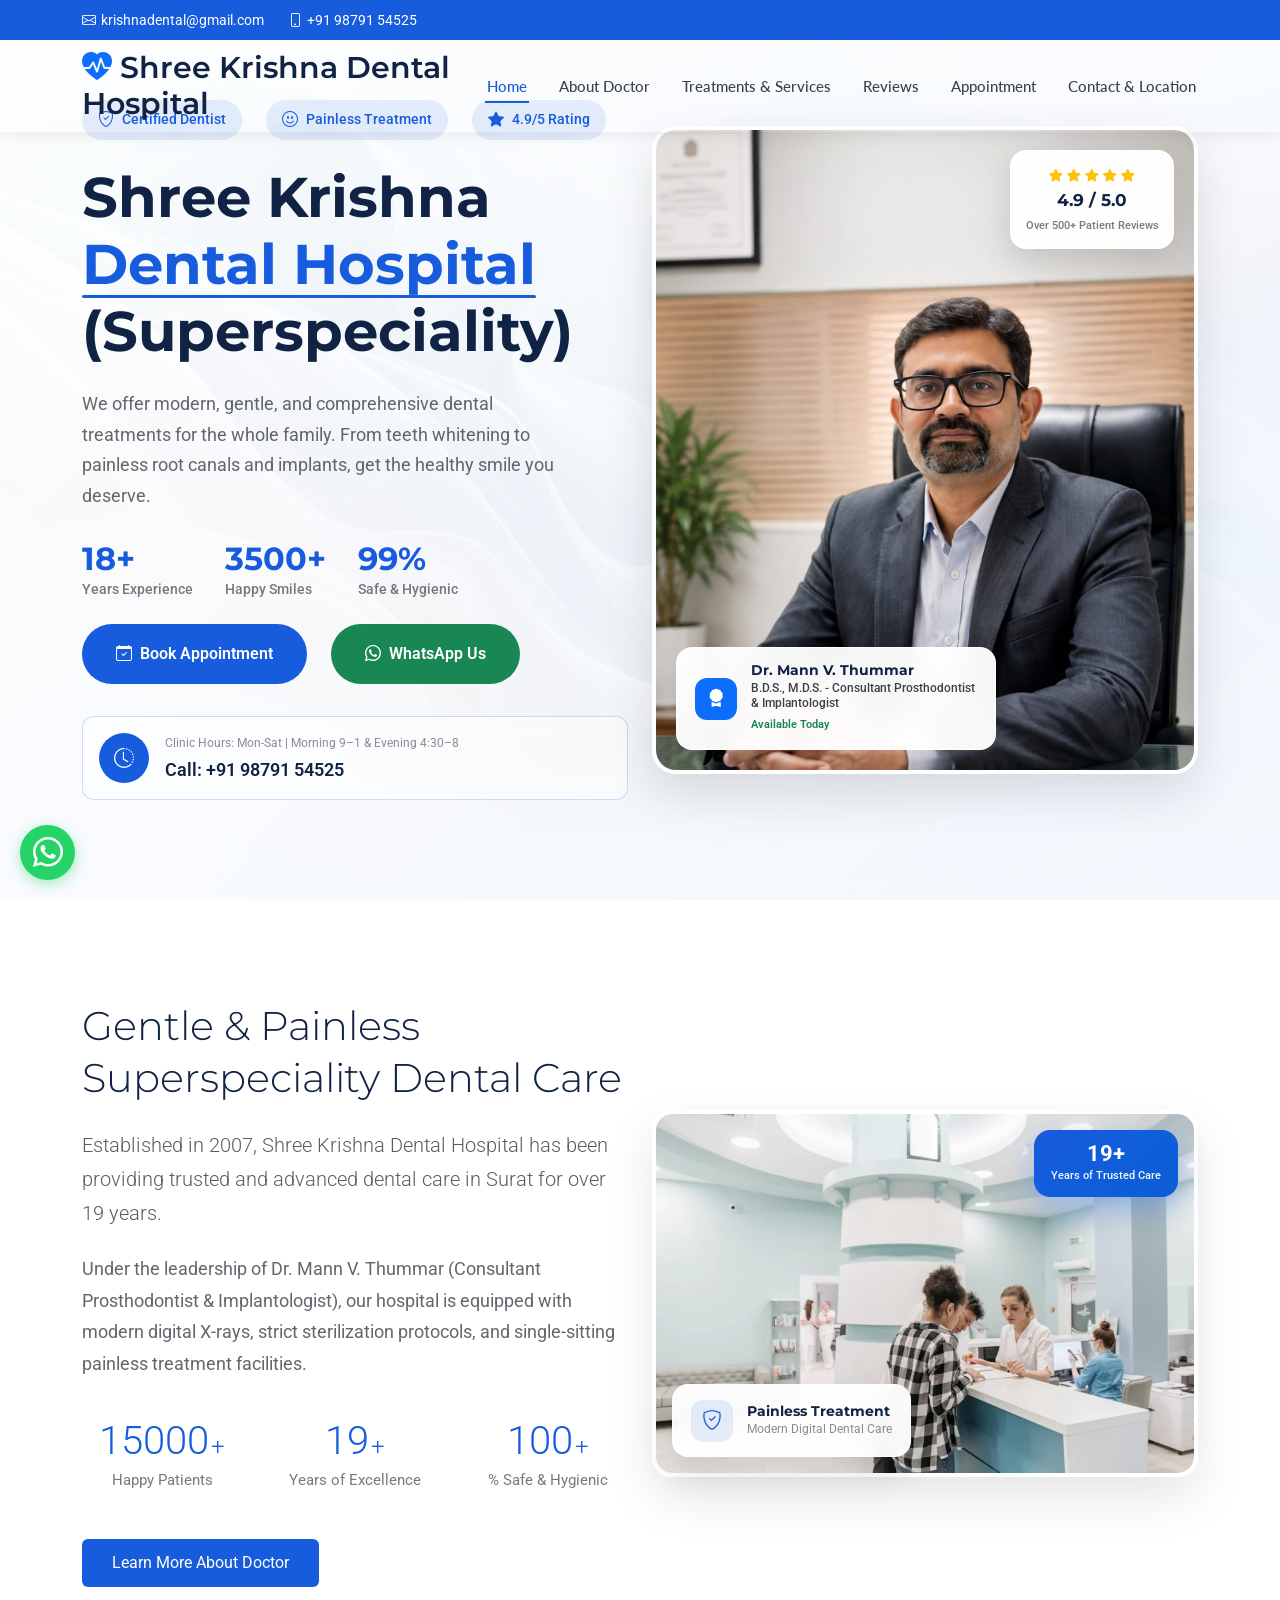
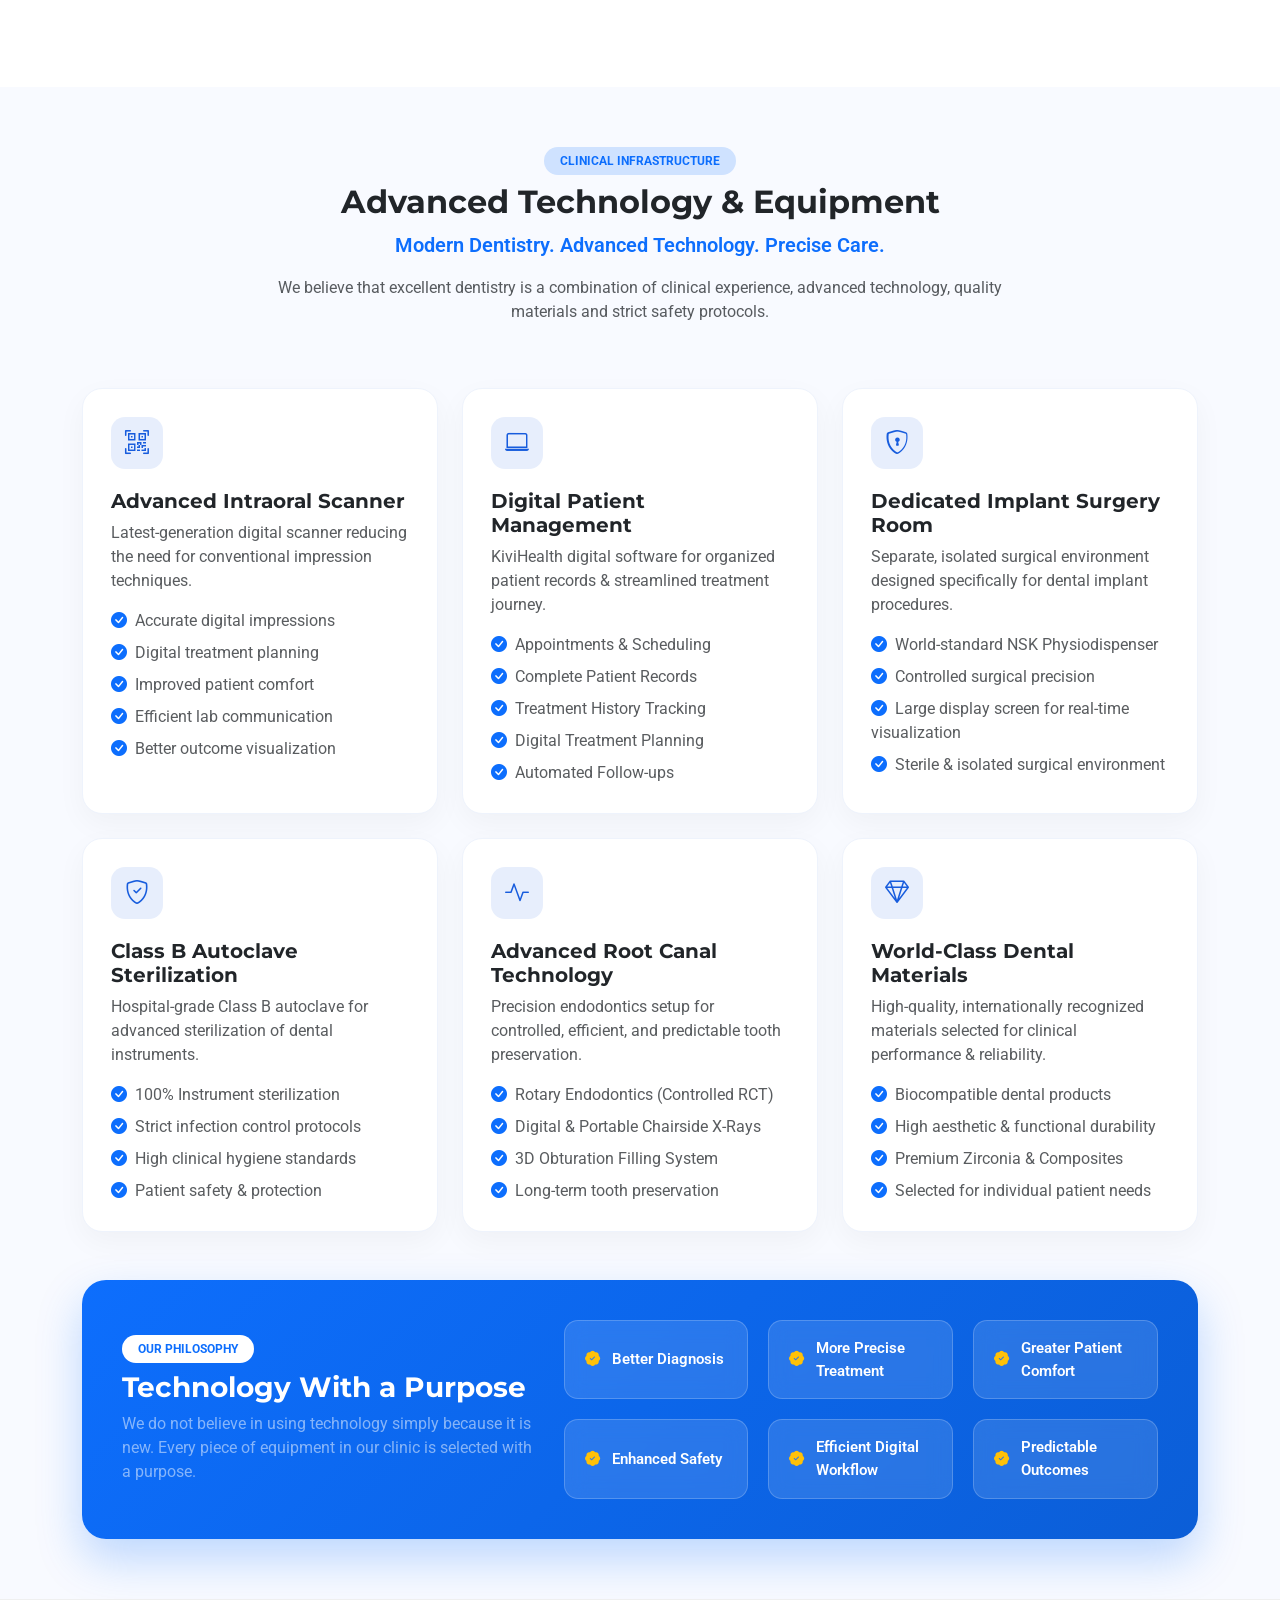
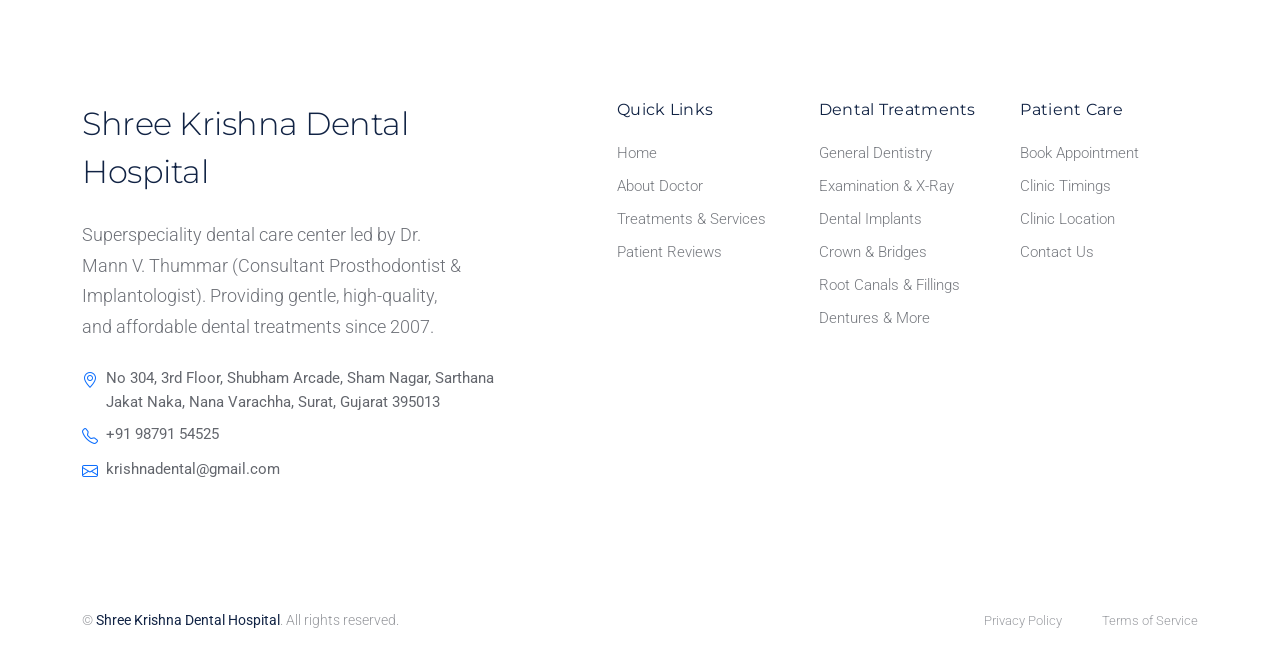
==== index.html @ 97d0b8c8 "feat: add SEO metadata, Open Graph tags, structured data, sitemap, and robots.txt across all pages" ====
﻿<!DOCTYPE html>
<html lang="en">

<head>
  <meta charset="utf-8">
  <meta content="width=device-width, initial-scale=1.0" name="viewport">
    <title>Shree Krishna Dental Hospital – Best Dentist in Sarthana, Surat</title>
  <meta name="description" content="Shree Krishna Dental Hospital – Superspeciality dental care in Sarthana Jakat Naka, Surat. Led by Dr. Mann V. Thummar (MDS Prosthodontist & Implantologist). Dental implants, RCT, crowns & more.">
  <meta name="keywords" content="Shree Krishna Dental Hospital, dental hospital Surat, dentist Sarthana, dental implants Surat, Dr. Mann V. Thummar, prosthodontist Surat, RCT Surat, crown bridge Surat, best dentist Nana Varachha">
  <link rel="canonical" href="https://shreekrishnadental.vercel.app/">
  <meta name="robots" content="index, follow">
  <meta name="author" content="Shree Krishna Dental Hospital">
  <!-- Open Graph -->
  <meta property="og:type" content="website">
  <meta property="og:url" content="https://shreekrishnadental.vercel.app/">
  <meta property="og:title" content="Shree Krishna Dental Hospital – Best Dentist in Sarthana, Surat">
  <meta property="og:description" content="Shree Krishna Dental Hospital – Superspeciality dental care in Sarthana Jakat Naka, Surat. Led by Dr. Mann V. Thummar (MDS Prosthodontist & Implantologist). Dental implants, RCT, crowns & more.">
  <meta property="og:image" content="https://shreekrishnadental.vercel.app/assets/img/dr-mann-thummar.jpg">
  <meta property="og:site_name" content="Shree Krishna Dental Hospital">
  <meta property="og:locale" content="en_IN">
  <!-- Twitter Card -->
  <meta name="twitter:card" content="summary_large_image">
  <meta name="twitter:title" content="Shree Krishna Dental Hospital – Best Dentist in Sarthana, Surat">
  <meta name="twitter:description" content="Shree Krishna Dental Hospital – Superspeciality dental care in Sarthana Jakat Naka, Surat. Led by Dr. Mann V. Thummar (MDS Prosthodontist & Implantologist). Dental implants, RCT, crowns & more.">
  <meta name="twitter:image" content="https://shreekrishnadental.vercel.app/assets/img/dr-mann-thummar.jpg">
  <!-- Geo Tags -->
  <meta name="geo.region" content="IN-GJ">
  <meta name="geo.placename" content="Surat">
  <meta name="geo.position" content="21.2299;72.8987">
  <meta name="ICBM" content="21.2299, 72.8987">
  <!-- JSON-LD Structured Data -->
  <script type="application/ld+json">
  {
    "@context": "https://schema.org",
    "@type": "Dentist",
    "name": "Shree Krishna Dental Hospital",
    "alternateName": "Shree Krishna Dental Hospital and Implant Centre",
    "url": "https://shreekrishnadental.vercel.app/",
    "logo": "https://shreekrishnadental.vercel.app/assets/img/logo.png",
    "image": "https://shreekrishnadental.vercel.app/assets/img/dr-mann-thummar.jpg",
    "description": "Superspeciality dental care centre in Sarthana Jakat Naka, Surat. Led by Dr. Mann V. Thummar (MDS Prosthodontist & Implantologist).",
    "telephone": "+919879154525",
    "email": "krishnadental@gmail.com",
    "priceRange": "INR",
    "currenciesAccepted": "INR",
    "paymentAccepted": "Cash, UPI, Card",
    "address": {
      "@type": "PostalAddress",
      "streetAddress": "No 304, 3rd Floor, Shubham Arcade, Sham Nagar, Sarthana Jakat Naka",
      "addressLocality": "Nana Varachha, Surat",
      "addressRegion": "Gujarat",
      "postalCode": "395013",
      "addressCountry": "IN"
    },
    "geo": {
      "@type": "GeoCoordinates",
      "latitude": 21.2299,
      "longitude": 72.8987
    },
    "openingHoursSpecification": [
      {
        "@type": "OpeningHoursSpecification",
        "dayOfWeek": ["Monday","Tuesday","Wednesday","Thursday","Friday","Saturday"],
        "opens": "09:00",
        "closes": "13:00"
      },
      {
        "@type": "OpeningHoursSpecification",
        "dayOfWeek": ["Monday","Tuesday","Wednesday","Thursday","Friday","Saturday"],
        "opens": "16:30",
        "closes": "20:00"
      }
    ],
    "hasMap": "https://maps.app.goo.gl/21McaaWmMfDgynKj8",
    "sameAs": ["https://maps.app.goo.gl/21McaaWmMfDgynKj8"],
    "medicalSpecialty": ["Prosthodontics", "Implantology", "General Dentistry"],
    "availableService": [
      {"@type": "MedicalProcedure", "name": "Dental Implants"},
      {"@type": "MedicalProcedure", "name": "Root Canal Treatment"},
      {"@type": "MedicalProcedure", "name": "Zirconia Crowns"},
      {"@type": "MedicalProcedure", "name": "Full Mouth Rehabilitation"},
      {"@type": "MedicalProcedure", "name": "Teeth Whitening"},
      {"@type": "MedicalProcedure", "name": "Orthodontic Treatment"},
      {"@type": "MedicalProcedure", "name": "Teeth Cleaning"}
    ],
    "employee": {
      "@type": "Physician",
      "name": "Dr. Mann V. Thummar",
      "jobTitle": "Consultant Prosthodontist & Implantologist",
      "description": "MDS from Government Dental College & Hospital, Ahmedabad (2007). 25+ years of clinical experience.",
      "alumniOf": "Government Dental College & Hospital, Ahmedabad"
    }
  }
  </script>

  <!-- Favicons -->
  <link href="favicon.ico" rel="icon" type="image/x-icon">
  <link href="assets/img/favicon.png" rel="icon" type="image/png">
  <link href="assets/img/apple-touch-icon.png" rel="apple-touch-icon">

  <!-- Fonts -->
  <link href="https://fonts.googleapis.com" rel="preconnect">
  <link href="https://fonts.gstatic.com" rel="preconnect" crossorigin>
  <link
    href="https://fonts.googleapis.com/css2?family=Roboto:ital,wght@0,100;0,300;0,400;0,500;0,700;0,900;1,100;1,300;1,400;1,500;1,700;1,900&family=Montserrat:ital,wght@0,100;0,200;0,300;0,400;0,500;0,600;0,700;0,800;0,900;1,100;1,200;1,300;1,400;1,500;1,600;1,700;1,800;1,900&family=Lato:ital,wght@0,100;0,300;0,400;0,700;0,900;1,100;1,300;1,400;1,700;1,900&display=swap"
    rel="stylesheet">

  <!-- Vendor CSS Files -->
  <link href="assets/vendor/bootstrap/css/bootstrap.min.css" rel="stylesheet">
  <link href="assets/vendor/bootstrap-icons/bootstrap-icons.css" rel="stylesheet">
  <link href="assets/vendor/aos/aos.css" rel="stylesheet">
  <link href="assets/vendor/glightbox/css/glightbox.min.css" rel="stylesheet">
  <link href="assets/vendor/fontawesome-free/css/all.min.css" rel="stylesheet">
  <link href="assets/vendor/swiper/swiper-bundle.min.css" rel="stylesheet">

  <!-- Main CSS File -->
  <link href="assets/css/main.css" rel="stylesheet">

  <!-- =======================================================
  * Template Name: Clinic
  * Template URL: https://bootstrapmade.com/clinic-bootstrap-template/
  * Updated: Jul 23 2025 with Bootstrap v5.3.7
  * Author: BootstrapMade.com
  * License: https://bootstrapmade.com/license/
  ======================================================== -->
</head>

<body class="index-page">

  <header id="header" class="header fixed-top">

    <div class="topbar d-flex align-items-center dark-background">
      <div class="container d-flex justify-content-center justify-content-md-between">
        <div class="contact-info d-flex align-items-center">
          <i class="bi bi-envelope d-flex align-items-center"><a
              href="mailto:krishnadental@gmail.com">krishnadental@gmail.com</a></i>
          <i class="bi bi-phone d-flex align-items-center ms-4"><span>+91 98791 54525</span></i>
        </div>
        
      </div>
    </div><!-- End Top Bar -->

    <div class="branding d-flex align-items-cente">

      <div class="container position-relative d-flex align-items-center justify-content-between">
        <a href="index.html" class="logo d-flex align-items-center">
          <!-- Uncomment the line below if you also wish to use an image logo -->
          <!-- <img src="assets/img/logo.webp" alt=""> -->
          <h1 class="sitename"><i class="bi bi-heart-pulse-fill me-2 text-primary"></i>Shree Krishna Dental Hospital</h1>
        </a>

        <nav id="navmenu" class="navmenu">
          <ul>
            <li><a href="index.html" class="active">Home</a></li>
            <li><a href="about.html">About Doctor</a></li>
            <li><a href="services.html">Treatments & Services</a></li>
            <li><a href="testimonials.html">Reviews</a></li>
            <li><a href="appointment.html">Appointment</a></li>
            <li><a href="contact.html">Contact & Location</a></li>
          </ul>
          <i class="mobile-nav-toggle d-xl-none bi bi-list"></i>
        </nav>

      </div>

    </div>

  </header>

  <main class="main">

    <!-- Hero Section -->
    <section id="hero" class="hero section">

      <div class="container" data-aos="fade-up" data-aos-delay="100">

        <div class="row align-items-center">
          <div class="col-lg-6">
            <div class="hero-content">
              <div class="trust-badges mb-4" data-aos="fade-right" data-aos-delay="200">
                <div class="badge-item">
                  <i class="bi bi-shield-check"></i>
                  <span>Certified Dentist</span>
                </div>
                <div class="badge-item">
                  <i class="bi bi-emoji-smile"></i>
                  <span>Painless Treatment</span>
                </div>
                <div class="badge-item">
                  <i class="bi bi-star-fill"></i>
                  <span>4.9/5 Rating</span>
                </div>
              </div>

              <h1 data-aos="fade-right" data-aos-delay="300">
                Shree Krishna <span class="highlight">Dental Hospital</span> (Superspeciality)
              </h1>

              <p class="hero-description" data-aos="fade-right" data-aos-delay="400">
                We offer modern, gentle, and comprehensive dental treatments for the whole family. From teeth whitening to painless root canals and implants, get the healthy smile you deserve.
              </p>

              <div class="hero-stats mb-4" data-aos="fade-right" data-aos-delay="500">
                <div class="stat-item">
                  <h3><span data-purecounter-start="0" data-purecounter-end="19" data-purecounter-duration="2" class="purecounter"></span>+</h3>
                  <p>Years Experience</p>
                </div>
                <div class="stat-item">
                  <h3><span data-purecounter-start="0" data-purecounter-end="3500" data-purecounter-duration="2" class="purecounter"></span>+</h3>
                  <p>Happy Smiles</p>
                </div>
                <div class="stat-item">
                  <h3><span data-purecounter-start="0" data-purecounter-end="100" data-purecounter-duration="2" class="purecounter"></span>%</h3>
                  <p>Safe & Hygienic</p>
                </div>
              </div>

              <div class="hero-actions" data-aos="fade-right" data-aos-delay="600">
                <a href="appointment.html" class="btn btn-primary"><i class="bi bi-calendar-check me-2"></i>Book Appointment</a>
                <a href="https://wa.me/919879154525?text=Hello%20Doctor,%20I%20want%20to%20book%20a%20dental%20appointment" target="_blank" class="btn btn-success ms-2">
                  <i class="bi bi-whatsapp me-2"></i>WhatsApp Us
                </a>
              </div>

              <div class="emergency-contact mt-4" data-aos="fade-right" data-aos-delay="700">
                <div class="emergency-icon">
                  <i class="bi bi-clock-history"></i>
                </div>
                <div class="emergency-info">
                  <small>Clinic Hours: Mon-Sat | Morning 9–1 &amp; Evening 4:30–8</small>
                  <strong>Call: +91 98791 54525</strong>
                </div>
              </div>
            </div>
          </div>

          <div class="col-lg-6">
            <div class="hero-visual" data-aos="fade-left" data-aos-delay="400">
              <div class="main-image">
                <img src="assets/img/dr-mann-thummar.jpg" alt="Dr. Mann V. Thummar" class="img-fluid rounded-4 shadow">
                <div class="floating-card appointment-card">
                  <div class="card-icon bg-primary text-white">
                    <i class="bi bi-award-fill"></i>
                  </div>
                  <div class="card-content">
                    <h6>Dr. Mann V. Thummar</h6>
                    <p class="mb-0">B.D.S., M.D.S. - Consultant Prosthodontist & Implantologist</p>
                    <small class="text-success">Available Today</small>
                  </div>
                </div>
                <div class="floating-card rating-card">
                  <div class="card-content">
                    <div class="rating-stars text-warning">
                      <i class="bi bi-star-fill"></i>
                      <i class="bi bi-star-fill"></i>
                      <i class="bi bi-star-fill"></i>
                      <i class="bi bi-star-fill"></i>
                      <i class="bi bi-star-fill"></i>
                    </div>
                    <h6>4.9 / 5.0</h6>
                    <small>Over 500+ Patient Reviews</small>
                  </div>
                </div>
              </div>
            </div>
          </div>
        </div>

      </div>

    </section><!-- /Hero Section -->

    <!-- Home About Section -->
    <section id="home-about" class="home-about section">

      <div class="container" data-aos="fade-up" data-aos-delay="100">

        <div class="row align-items-center">
          <div class="col-lg-6 mb-5 mb-lg-0" data-aos="fade-right" data-aos-delay="200">
            <div class="about-content">
              <h2 class="section-heading">Gentle & Painless Superspeciality Dental Care</h2>
              <p class="lead-text">Established in 2007, Shree Krishna Dental Hospital has been providing trusted and advanced dental care in Surat for over 19 years.</p>

              <p>Under the leadership of Dr. Mann V. Thummar (Consultant Prosthodontist & Implantologist), our hospital is equipped with modern digital X-rays, strict sterilization protocols, and single-sitting painless treatment facilities.</p>

              <div class="stats-grid">
                <div class="stat-item">
                  <div class="stat-number purecounter" data-purecounter-start="0" data-purecounter-end="15000"
                    data-purecounter-duration="1"></div>
                  <div class="stat-label">Happy Patients</div>
                </div>
                <div class="stat-item">
                  <div class="stat-number purecounter" data-purecounter-start="0" data-purecounter-end="19"
                    data-purecounter-duration="1"></div>
                  <div class="stat-label">Years of Excellence</div>
                </div>
                <div class="stat-item">
                  <div class="stat-number purecounter" data-purecounter-start="0" data-purecounter-end="100"
                    data-purecounter-duration="1"></div>
                  <div class="stat-label">% Safe & Hygienic</div>
                </div>
              </div>

              <div class="cta-section">
                <a href="about.html" class="btn-primary">Learn More About Doctor</a>
              </div>
            </div>
          </div>

          <div class="col-lg-6" data-aos="fade-left" data-aos-delay="300">
            <div class="about-visual">
              <div class="main-image">
                <img src="assets/img/health/facilities-9.webp" alt="Shree Krishna Dental Hospital" class="img-fluid rounded-4">
              </div>
              <div class="floating-card">
                <div class="card-content">
                  <div class="icon">
                    <i class="bi bi-shield-check"></i>
                  </div>
                  <div class="card-text">
                    <h4>Painless Treatment</h4>
                    <p>Modern Digital Dental Care</p>
                  </div>
                </div>
              </div>
              <div class="experience-badge">
                <div class="badge-content">
                  <span class="years">19+</span>
                  <span class="text">Years of Trusted Care</span>
                </div>
              </div>
            </div>
          </div>
        </div>

      </div>

    </section><!-- /Home About Section -->

    <!-- Dental Treatments Section -->
    

    <!-- Advanced Technology & Equipment Section -->
    <section id="tech-equipment" class="tech-equipment-section section">
      <div class="container" data-aos="fade-up" data-aos-delay="100">

        <div class="row text-center mb-5">
          <div class="col-lg-8 mx-auto">
            <span class="badge bg-primary-subtle text-primary px-3 py-2 rounded-pill fw-bold mb-2">CLINICAL INFRASTRUCTURE</span>
            <h2 class="fw-bold fs-2 text-dark">Advanced Technology & Equipment</h2>
            <p class="section-description text-primary fw-semibold fs-5 mb-3">Modern Dentistry. Advanced Technology. Precise Care.</p>
            <p class="text-muted fs-6">
              We believe that excellent dentistry is a combination of clinical experience, advanced technology, quality materials and strict safety protocols.
            </p>
          </div>
        </div>

        <div class="row g-4">
          <!-- 1. Advanced Intraoral Scanner -->
          <div class="col-lg-4 col-md-6" data-aos="fade-up" data-aos-delay="100">
            <div class="tech-card">
              <div class="tech-icon-box">
                <i class="bi bi-qr-code-scan"></i>
              </div>
              <h4 class="fw-bold text-dark fs-5">Advanced Intraoral Scanner</h4>
              <p class="text-muted fs-6 mb-3">Latest-generation digital scanner reducing the need for conventional impression techniques.</p>
              <ul class="list-unstyled text-muted fs-6 mb-0 d-flex flex-column gap-2">
                <li><i class="bi bi-check-circle-fill text-primary me-2"></i>Accurate digital impressions</li>
                <li><i class="bi bi-check-circle-fill text-primary me-2"></i>Digital treatment planning</li>
                <li><i class="bi bi-check-circle-fill text-primary me-2"></i>Improved patient comfort</li>
                <li><i class="bi bi-check-circle-fill text-primary me-2"></i>Efficient lab communication</li>
                <li><i class="bi bi-check-circle-fill text-primary me-2"></i>Better outcome visualization</li>
              </ul>
            </div>
          </div>

          <!-- 2. Digital Patient Management -->
          <div class="col-lg-4 col-md-6" data-aos="fade-up" data-aos-delay="200">
            <div class="tech-card">
              <div class="tech-icon-box">
                <i class="bi bi-laptop"></i>
              </div>
              <h4 class="fw-bold text-dark fs-5">Digital Patient Management</h4>
              <p class="text-muted fs-6 mb-3">KiviHealth digital software for organized patient records & streamlined treatment journey.</p>
              <ul class="list-unstyled text-muted fs-6 mb-0 d-flex flex-column gap-2">
                <li><i class="bi bi-check-circle-fill text-primary me-2"></i>Appointments & Scheduling</li>
                <li><i class="bi bi-check-circle-fill text-primary me-2"></i>Complete Patient Records</li>
                <li><i class="bi bi-check-circle-fill text-primary me-2"></i>Treatment History Tracking</li>
                <li><i class="bi bi-check-circle-fill text-primary me-2"></i>Digital Treatment Planning</li>
                <li><i class="bi bi-check-circle-fill text-primary me-2"></i>Automated Follow-ups</li>
              </ul>
            </div>
          </div>

          <!-- 3. Dedicated Implant Surgery Room -->
          <div class="col-lg-4 col-md-6" data-aos="fade-up" data-aos-delay="300">
            <div class="tech-card">
              <div class="tech-icon-box">
                <i class="bi bi-shield-lock"></i>
              </div>
              <h4 class="fw-bold text-dark fs-5">Dedicated Implant Surgery Room</h4>
              <p class="text-muted fs-6 mb-3">Separate, isolated surgical environment designed specifically for dental implant procedures.</p>
              <ul class="list-unstyled text-muted fs-6 mb-0 d-flex flex-column gap-2">
                <li><i class="bi bi-check-circle-fill text-primary me-2"></i>World-standard NSK Physiodispenser</li>
                <li><i class="bi bi-check-circle-fill text-primary me-2"></i>Controlled surgical precision</li>
                <li><i class="bi bi-check-circle-fill text-primary me-2"></i>Large display screen for real-time visualization</li>
                <li><i class="bi bi-check-circle-fill text-primary me-2"></i>Sterile & isolated surgical environment</li>
              </ul>
            </div>
          </div>

          <!-- 4. Class B Autoclave -->
          <div class="col-lg-4 col-md-6" data-aos="fade-up" data-aos-delay="400">
            <div class="tech-card">
              <div class="tech-icon-box">
                <i class="bi bi-shield-check"></i>
              </div>
              <h4 class="fw-bold text-dark fs-5">Class B Autoclave Sterilization</h4>
              <p class="text-muted fs-6 mb-3">Hospital-grade Class B autoclave for advanced sterilization of dental instruments.</p>
              <ul class="list-unstyled text-muted fs-6 mb-0 d-flex flex-column gap-2">
                <li><i class="bi bi-check-circle-fill text-primary me-2"></i>100% Instrument sterilization</li>
                <li><i class="bi bi-check-circle-fill text-primary me-2"></i>Strict infection control protocols</li>
                <li><i class="bi bi-check-circle-fill text-primary me-2"></i>High clinical hygiene standards</li>
                <li><i class="bi bi-check-circle-fill text-primary me-2"></i>Patient safety & protection</li>
              </ul>
            </div>
          </div>

          <!-- 5. Advanced Root Canal Technology -->
          <div class="col-lg-4 col-md-6" data-aos="fade-up" data-aos-delay="500">
            <div class="tech-card">
              <div class="tech-icon-box">
                <i class="bi bi-activity"></i>
              </div>
              <h4 class="fw-bold text-dark fs-5">Advanced Root Canal Technology</h4>
              <p class="text-muted fs-6 mb-3">Precision endodontics setup for controlled, efficient, and predictable tooth preservation.</p>
              <ul class="list-unstyled text-muted fs-6 mb-0 d-flex flex-column gap-2">
                <li><i class="bi bi-check-circle-fill text-primary me-2"></i>Rotary Endodontics (Controlled RCT)</li>
                <li><i class="bi bi-check-circle-fill text-primary me-2"></i>Digital & Portable Chairside X-Rays</li>
                <li><i class="bi bi-check-circle-fill text-primary me-2"></i>3D Obturation Filling System</li>
                <li><i class="bi bi-check-circle-fill text-primary me-2"></i>Long-term tooth preservation</li>
              </ul>
            </div>
          </div>

          <!-- 6. World-Class Dental Materials -->
          <div class="col-lg-4 col-md-6" data-aos="fade-up" data-aos-delay="600">
            <div class="tech-card">
              <div class="tech-icon-box">
                <i class="bi bi-gem"></i>
              </div>
              <h4 class="fw-bold text-dark fs-5">World-Class Dental Materials</h4>
              <p class="text-muted fs-6 mb-3">High-quality, internationally recognized materials selected for clinical performance & reliability.</p>
              <ul class="list-unstyled text-muted fs-6 mb-0 d-flex flex-column gap-2">
                <li><i class="bi bi-check-circle-fill text-primary me-2"></i>Biocompatible dental products</li>
                <li><i class="bi bi-check-circle-fill text-primary me-2"></i>High aesthetic & functional durability</li>
                <li><i class="bi bi-check-circle-fill text-primary me-2"></i>Premium Zirconia & Composites</li>
                <li><i class="bi bi-check-circle-fill text-primary me-2"></i>Selected for individual patient needs</li>
              </ul>
            </div>
          </div>
        </div>

        <!-- Technology With a Purpose Card -->
        <div class="row mt-5" data-aos="fade-up" data-aos-delay="200">
          <div class="col-lg-12">
            <div class="tech-purpose-card">
              <div class="row align-items-center">
                <div class="col-lg-5 mb-4 mb-lg-0">
                  <span class="badge bg-white text-primary px-3 py-2 rounded-pill fw-bold mb-2">OUR PHILOSOPHY</span>
                  <h3 class="fw-bold text-white fs-3 mb-2">Technology With a Purpose</h3>
                  <p class="text-white-50 mb-0">We do not believe in using technology simply because it is new. Every piece of equipment in our clinic is selected with a purpose.</p>
                </div>
                <div class="col-lg-7">
                  <div class="purpose-grid">
                    <div class="purpose-item"><i class="bi bi-patch-check-fill text-warning"></i> Better Diagnosis</div>
                    <div class="purpose-item"><i class="bi bi-patch-check-fill text-warning"></i> More Precise Treatment</div>
                    <div class="purpose-item"><i class="bi bi-patch-check-fill text-warning"></i> Greater Patient Comfort</div>
                    <div class="purpose-item"><i class="bi bi-patch-check-fill text-warning"></i> Enhanced Safety</div>
                    <div class="purpose-item"><i class="bi bi-patch-check-fill text-warning"></i> Efficient Digital Workflow</div>
                    <div class="purpose-item"><i class="bi bi-patch-check-fill text-warning"></i> Predictable Outcomes</div>
                  </div>
                </div>
              </div>
            </div>
          </div>
        </div>

      </div>
    </section><!-- /Advanced Technology & Equipment Section -->

    

    

    

  </main>

  <footer id="footer" class="footer-16 footer position-relative">

    <div class="container">

      <div class="footer-main" data-aos="fade-up" data-aos-delay="100">
        <div class="row align-items-start">

          <div class="col-lg-5">
            <div class="brand-section">
              <a href="index.html" class="logo d-flex align-items-center mb-4">
                <span class="sitename">Shree Krishna Dental Hospital</span>
              </a>
              <p class="brand-description">Superspeciality dental care center led by Dr. Mann V. Thummar (Consultant Prosthodontist & Implantologist). Providing gentle, high-quality, and affordable dental treatments since 2007.</p>

              <div class="contact-info mt-4">
                <div class="contact-item mb-2">
                  <i class="bi bi-geo-alt me-2 text-primary"></i>
                  <span>No 304, 3rd Floor, Shubham Arcade, Sham Nagar, Sarthana Jakat Naka, Nana Varachha, Surat, Gujarat 395013</span>
                </div>
                <div class="contact-item mb-2">
                  <i class="bi bi-telephone me-2 text-primary"></i>
                  <span>+91 98791 54525</span>
                </div>
                <div class="contact-item">
                  <i class="bi bi-envelope me-2 text-primary"></i>
                  <span>krishnadental@gmail.com</span>
                </div>
              </div>
            </div>
          </div>

          <div class="col-lg-7">
            <div class="footer-nav-wrapper">
              <div class="row">

                <div class="col-6 col-lg-4">
                  <div class="nav-column">
                    <h6>Quick Links</h6>
                    <nav class="footer-nav">
                      <a href="index.html">Home</a>
                      <a href="about.html">About Doctor</a>
                      <a href="services.html">Treatments & Services</a>
                      <a href="testimonials.html">Patient Reviews</a>
                    </nav>
                  </div>
                </div>

                <div class="col-6 col-lg-4">
                  <div class="nav-column">
                    <h6>Dental Treatments</h6>
                    <nav class="footer-nav">
                      <a href="services.html">General Dentistry</a>
                      <a href="services.html">Examination & X-Ray</a>
                      <a href="services.html">Dental Implants</a>
                      <a href="services.html">Crown & Bridges</a>
                      <a href="services.html">Root Canals & Fillings</a>
                      <a href="services.html">Dentures & More</a>
                    </nav>
                  </div>
                </div>

                <div class="col-6 col-lg-4">
                  <div class="nav-column">
                    <h6>Patient Care</h6>
                    <nav class="footer-nav">
                      <a href="appointment.html">Book Appointment</a>
                      <a href="contact.html">Clinic Timings</a>
                      <a href="contact.html">Clinic Location</a>
                      <a href="contact.html">Contact Us</a>
                    </nav>
                  </div>
                </div>

              </div>
            </div>
          </div>

        </div>
      </div>

    </div>

    <div class="footer-bottom">
      <div class="container">
        <div class="bottom-content" data-aos="fade-up" data-aos-delay="300">
          <div class="row align-items-center">

            <div class="col-lg-6">
              <div class="copyright">
                <p>© <span class="sitename">Shree Krishna Dental Hospital</span>. All rights reserved.</p>
              </div>
            </div>

            <div class="col-lg-6 text-lg-end">
              <div class="legal-links">
                <a href="privacy.html">Privacy Policy</a>
                <a href="terms.html" class="ms-3">Terms of Service</a>
              </div>
            </div>

          </div>
        </div>
      </div>
    </div>

  </footer>

    <!-- Floating WhatsApp Button -->
  <a href="https://wa.me/919879154525?text=Hello%20Doctor,%20I%20want%20to%20book%20a%20dental%20appointment" target="_blank" class="whatsapp-btn" title="Chat on WhatsApp">
    <i class="bi bi-whatsapp"></i>
  </a>

  <!-- Scroll Top -->
  <a href="#!" id="scroll-top" class="scroll-top d-flex align-items-center justify-content-center"><i
      class="bi bi-arrow-up-short"></i></a>

  <!-- Preloader -->
  <div id="preloader"></div>

  <!-- Vendor JS Files -->
  <script src="assets/vendor/bootstrap/js/bootstrap.bundle.min.js"></script>
  <script src="assets/vendor/aos/aos.js"></script>
  <script src="assets/vendor/glightbox/js/glightbox.min.js"></script>
  <script src="assets/vendor/purecounter/purecounter_vanilla.js"></script>
  <script src="assets/vendor/swiper/swiper-bundle.min.js"></script>

    <!-- Main JS File -->
  <script src="assets/js/main.js"></script>
  <!-- WhatsApp Form Submission JS -->
  <script src="assets/js/whatsapp-forms.js"></script>

</body>

</html>
---- assets/css/main.css ----
/**
* Template Name: Clinic
* Template URL: https://bootstrapmade.com/clinic-bootstrap-template/
* Updated: Jul 23 2025 with Bootstrap v5.3.7
* Author: BootstrapMade.com
* License: https://bootstrapmade.com/license/
*/

@charset "UTF-8";

/*--------------------------------------------------------------
# Font & Color Variables
# Help: https://bootstrapmade.com/color-system/
--------------------------------------------------------------*/
/* Fonts */
:root {
  --default-font: "Roboto",  system-ui, -apple-system, "Segoe UI", Roboto, "Helvetica Neue", Arial, "Noto Sans", "Liberation Sans", sans-serif, "Apple Color Emoji", "Segoe UI Emoji", "Segoe UI Symbol", "Noto Color Emoji";
  --heading-font: "Montserrat",  sans-serif;
  --nav-font: "Lato",  sans-serif;
}

/* Global Colors - The following color variables are used throughout the website. Updating them here will change the color scheme of the entire website */
:root { 
  --background-color: #ffffff; /* Background color for the entire website, including individual sections */
  --default-color: #3c4049; /* Default color used for the majority of the text content across the entire website */
  --heading-color: #112344; /* Color for headings, subheadings and title throughout the website */
  --accent-color: #175cdd; /* Accent color that represents your brand on the website. It's used for buttons, links, and other elements that need to stand out */
  --surface-color: #ffffff; /* The surface color is used as a background of boxed elements within sections, such as cards, icon boxes, or other elements that require a visual separation from the global background. */
  --contrast-color: #ffffff; /* Contrast color for text, ensuring readability against backgrounds of accent, heading, or default colors. */
}

/* Nav Menu Colors - The following color variables are used specifically for the navigation menu. They are separate from the global colors to allow for more customization options */
:root {
  --nav-color: #3c4049;  /* The default color of the main navmenu links */
  --nav-hover-color: #175cdd; /* Applied to main navmenu links when they are hovered over or active */
  --nav-mobile-background-color: #ffffff; /* Used as the background color for mobile navigation menu */
  --nav-dropdown-background-color: #ffffff; /* Used as the background color for dropdown items that appear when hovering over primary navigation items */
  --nav-dropdown-color: #3c4049; /* Used for navigation links of the dropdown items in the navigation menu. */
  --nav-dropdown-hover-color: #175cdd; /* Similar to --nav-hover-color, this color is applied to dropdown navigation links when they are hovered over. */
}

/* Color Presets - These classes override global colors when applied to any section or element, providing reuse of the sam color scheme. */

.light-background {
  --background-color: #f4f8ff;
  --surface-color: #ffffff;
}

.dark-background {
  --background-color: #021418;
  --default-color: #ffffff;
  --heading-color: #ffffff;
  --surface-color: #11262a;
  --contrast-color: #ffffff;
}

/* Smooth scroll */
:root {
  scroll-behavior: smooth;
}

/*--------------------------------------------------------------
# General Styling & Shared Classes
--------------------------------------------------------------*/
body {
  color: var(--default-color);
  background-color: var(--background-color);
  font-family: var(--default-font);
}

a {
  color: var(--accent-color);
  text-decoration: none;
  transition: 0.3s;
}

a:hover {
  color: color-mix(in srgb, var(--accent-color), transparent 25%);
  text-decoration: none;
}

h1,
h2,
h3,
h4,
h5,
h6 {
  color: var(--heading-color);
  font-family: var(--heading-font);
}

/* PHP Email Form Messages
------------------------------*/
.php-email-form .error-message {
  display: none;
  background: #df1529;
  color: #ffffff;
  text-align: left;
  padding: 15px;
  margin-bottom: 24px;
  font-weight: 600;
}

.php-email-form .sent-message {
  display: none;
  color: #ffffff;
  background: #059652;
  text-align: center;
  padding: 15px;
  margin-bottom: 24px;
  font-weight: 600;
}

.php-email-form .loading {
  display: none;
  background: var(--surface-color);
  text-align: center;
  padding: 15px;
  margin-bottom: 24px;
}

.php-email-form .loading:before {
  content: "";
  display: inline-block;
  border-radius: 50%;
  width: 24px;
  height: 24px;
  margin: 0 10px -6px 0;
  border: 3px solid var(--accent-color);
  border-top-color: var(--surface-color);
  animation: php-email-form-loading 1s linear infinite;
}

@keyframes php-email-form-loading {
  0% {
    transform: rotate(0deg);
  }

  100% {
    transform: rotate(360deg);
  }
}

/*--------------------------------------------------------------
# Global Header
--------------------------------------------------------------*/
.header {
  --background-color: rgba(255, 255, 255, 0);
  color: var(--default-color);
  transition: all 0.5s;
  z-index: 997;
  background-color: var(--background-color);
  box-shadow: 0px 0 18px rgba(0, 0, 0, 0.1);
}

.header .topbar {
  background-color: var(--accent-color);
  height: 40px;
  padding: 0;
  font-size: 14px;
  transition: all 0.5s;
}

.header .topbar .contact-info i {
  font-style: normal;
  color: var(--contrast-color);
}

.header .topbar .contact-info i a,
.header .topbar .contact-info i span {
  padding-left: 5px;
  color: var(--contrast-color);
}

@media (max-width: 575px) {

  .header .topbar .contact-info i a,
  .header .topbar .contact-info i span {
    font-size: 13px;
  }
}

.header .topbar .contact-info i a {
  line-height: 0;
  transition: 0.3s;
}

.header .topbar .contact-info i a:hover {
  color: var(--contrast-color);
  text-decoration: underline;
}

.header .topbar .social-links a {
  color: color-mix(in srgb, var(--contrast-color), transparent 40%);
  line-height: 0;
  transition: 0.3s;
  margin-left: 20px;
}

.header .topbar .social-links a:hover {
  color: var(--contrast-color);
}

.header .branding {
  min-height: 60px;
  padding: 10px 0;
}

.header .logo {
  line-height: 1;
}

.header .logo img {
  max-height: 36px;
  margin-right: 8px;
}

.header .logo h1 {
  font-size: 30px;
  margin: 0;
  font-weight: 600;
  color: var(--heading-color);
}

.scrolled .header .topbar {
  height: 0;
  visibility: hidden;
  overflow: hidden;
}

/* Global Header on Scroll
------------------------------*/
.scrolled .header {
  --background-color: #ffffff;
}

/*--------------------------------------------------------------
# Navigation Menu
--------------------------------------------------------------*/
/* Desktop Navigation */
@media (min-width: 1200px) {
  .navmenu {
    padding: 0;
  }

  .navmenu ul {
    margin: 0;
    padding: 0;
    display: flex;
    list-style: none;
    align-items: center;
  }

  .navmenu li {
    position: relative;
  }

  .navmenu>ul>li {
    white-space: nowrap;
    padding: 15px 14px;
  }

  .navmenu>ul>li:last-child {
    padding-right: 0;
  }

  .navmenu a,
  .navmenu a:focus {
    color: var(--nav-color);
    font-size: 15px;
    padding: 0 2px;
    font-family: var(--nav-font);
    font-weight: 500;
    display: flex;
    align-items: center;
    justify-content: space-between;
    white-space: nowrap;
    transition: 0.3s;
    position: relative;
  }

  .navmenu a i,
  .navmenu a:focus i {
    font-size: 12px;
    line-height: 0;
    margin-left: 5px;
    transition: 0.3s;
  }

  .navmenu>ul>li>a:before {
    content: "";
    position: absolute;
    width: 100%;
    height: 2px;
    bottom: -6px;
    left: 0;
    background-color: var(--accent-color);
    visibility: hidden;
    width: 0px;
    transition: all 0.3s ease-in-out 0s;
  }

  .navmenu a:hover:before,
  .navmenu li:hover>a:before,
  .navmenu .active:before {
    visibility: visible;
    width: 100%;
  }

  .navmenu li:hover>a,
  .navmenu .active,
  .navmenu .active:focus {
    color: var(--nav-hover-color);
  }

  .navmenu .dropdown ul {
    margin: 0;
    padding: 10px 0;
    background: var(--nav-dropdown-background-color);
    display: block;
    position: absolute;
    visibility: hidden;
    left: 14px;
    top: 130%;
    opacity: 0;
    transition: 0.3s;
    border-radius: 4px;
    z-index: 99;
    box-shadow: 0px 0px 30px rgba(0, 0, 0, 0.1);
  }

  .navmenu .dropdown ul li {
    min-width: 200px;
  }

  .navmenu .dropdown ul a {
    padding: 10px 20px;
    font-size: 15px;
    text-transform: none;
    color: var(--nav-dropdown-color);
  }

  .navmenu .dropdown ul a i {
    font-size: 12px;
  }

  .navmenu .dropdown ul a:hover,
  .navmenu .dropdown ul .active:hover,
  .navmenu .dropdown ul li:hover>a {
    color: var(--nav-dropdown-hover-color);
  }

  .navmenu .dropdown:hover>ul {
    opacity: 1;
    top: 100%;
    visibility: visible;
  }

  .navmenu .dropdown .dropdown ul {
    top: 0;
    left: -90%;
    visibility: hidden;
  }

  .navmenu .dropdown .dropdown:hover>ul {
    opacity: 1;
    top: 0;
    left: -100%;
    visibility: visible;
  }
}

/* Mobile Navigation */
@media (max-width: 1199px) {
  .mobile-nav-toggle {
    color: var(--nav-color);
    font-size: 28px;
    line-height: 0;
    margin-right: 10px;
    cursor: pointer;
    transition: color 0.3s;
  }

  .navmenu {
    padding: 0;
    z-index: 9997;
  }

  .navmenu ul {
    display: none;
    list-style: none;
    position: absolute;
    inset: 60px 20px 20px 20px;
    padding: 10px 0;
    margin: 0;
    border-radius: 6px;
    background-color: var(--nav-mobile-background-color);
    border: 1px solid color-mix(in srgb, var(--default-color), transparent 90%);
    box-shadow: none;
    overflow-y: auto;
    transition: 0.3s;
    z-index: 9998;
  }

  .navmenu a,
  .navmenu a:focus {
    color: var(--nav-dropdown-color);
    padding: 10px 20px;
    font-family: var(--nav-font);
    font-size: 17px;
    font-weight: 500;
    display: flex;
    align-items: center;
    justify-content: space-between;
    white-space: nowrap;
    transition: 0.3s;
  }

  .navmenu a i,
  .navmenu a:focus i {
    font-size: 12px;
    line-height: 0;
    margin-left: 5px;
    width: 30px;
    height: 30px;
    display: flex;
    align-items: center;
    justify-content: center;
    border-radius: 50%;
    transition: 0.3s;
    background-color: color-mix(in srgb, var(--accent-color), transparent 90%);
  }

  .navmenu a i:hover,
  .navmenu a:focus i:hover {
    background-color: var(--accent-color);
    color: var(--contrast-color);
  }

  .navmenu a:hover,
  .navmenu .active,
  .navmenu .active:focus {
    color: var(--nav-dropdown-hover-color);
  }

  .navmenu .active i,
  .navmenu .active:focus i {
    background-color: var(--accent-color);
    color: var(--contrast-color);
    transform: rotate(180deg);
  }

  .navmenu .dropdown ul {
    position: static;
    display: none;
    z-index: 99;
    padding: 10px 0;
    margin: 10px 20px;
    background-color: var(--nav-dropdown-background-color);
    transition: all 0.5s ease-in-out;
  }

  .navmenu .dropdown ul ul {
    background-color: rgba(33, 37, 41, 0.1);
  }

  .navmenu .dropdown>.dropdown-active {
    display: block;
    background-color: rgba(33, 37, 41, 0.03);
  }

  .mobile-nav-active {
    overflow: hidden;
  }

  .mobile-nav-active .mobile-nav-toggle {
    color: #fff;
    position: absolute;
    font-size: 32px;
    top: 15px;
    right: 15px;
    margin-right: 0;
    z-index: 9999;
  }

  .mobile-nav-active .navmenu {
    position: fixed;
    overflow: hidden;
    inset: 0;
    background: rgba(33, 37, 41, 0.8);
    transition: 0.3s;
  }

  .mobile-nav-active .navmenu>ul {
    display: block;
  }
}

/*--------------------------------------------------------------
# Global Footer
--------------------------------------------------------------*/
.footer-16 {
  background: var(--background-color);
  color: var(--default-color);
  font-size: 15px;
  padding: 100px 0 0;
  border-top: 1px solid color-mix(in srgb, var(--default-color), transparent 92%);
}

.footer-16 .footer-main {
  margin-bottom: 80px;
}

.footer-16 .brand-section .logo {
  text-decoration: none;
}

.footer-16 .brand-section .logo .sitename {
  font-family: var(--heading-font);
  font-size: 32px;
  font-weight: 300;
  color: var(--heading-color);
  letter-spacing: -0.5px;
}

.footer-16 .brand-section .brand-description {
  font-size: 18px;
  line-height: 1.7;
  color: color-mix(in srgb, var(--default-color), transparent 25%);
  font-weight: 300;
  max-width: 380px;
  margin: 0;
}

.footer-16 .brand-section .contact-info .contact-item {
  display: flex;
  align-items: flex-start;
  margin-bottom: 16px;
  font-size: 15px;
  color: color-mix(in srgb, var(--default-color), transparent 20%);
}

.footer-16 .brand-section .contact-info .contact-item i {
  font-size: 16px;
  color: var(--accent-color);
  margin-right: 12px;
  margin-top: 3px;
  flex-shrink: 0;
}

.footer-16 .brand-section .contact-info .contact-item span {
  line-height: 1.6;
}

.footer-16 .footer-nav-wrapper {
  padding-left: 60px;
}

@media (max-width: 991px) {
  .footer-16 .footer-nav-wrapper {
    padding-left: 0;
    margin-top: 50px;
  }
}

.footer-16 .nav-column {
  margin-bottom: 40px;
}

.footer-16 .nav-column h6 {
  font-family: var(--heading-font);
  font-size: 16px;
  font-weight: 400;
  color: var(--heading-color);
  margin-bottom: 24px;
  letter-spacing: 0.3px;
}

.footer-16 .nav-column .footer-nav {
  display: flex;
  flex-direction: column;
  gap: 12px;
}

.footer-16 .nav-column .footer-nav a {
  color: color-mix(in srgb, var(--default-color), transparent 30%);
  text-decoration: none;
  font-size: 15px;
  font-weight: 300;
  transition: all 0.3s ease;
  line-height: 1.4;
}

.footer-16 .nav-column .footer-nav a:hover {
  color: var(--accent-color);
  transform: translateX(4px);
}

.footer-16 .footer-social {
  padding: 50px 0;
  border-top: 1px solid color-mix(in srgb, var(--default-color), transparent 94%);
  border-bottom: 1px solid color-mix(in srgb, var(--default-color), transparent 94%);
}

.footer-16 .footer-social .newsletter-section h5 {
  font-family: var(--heading-font);
  font-size: 20px;
  font-weight: 300;
  color: var(--heading-color);
  margin-bottom: 12px;
  letter-spacing: -0.2px;
}

.footer-16 .footer-social .newsletter-section p {
  font-size: 16px;
  color: color-mix(in srgb, var(--default-color), transparent 35%);
  margin: 0;
  line-height: 1.6;
  max-width: 340px;
}

.footer-16 .footer-social .social-section {
  display: flex;
  justify-content: flex-end;
}

@media (max-width: 991px) {
  .footer-16 .footer-social .social-section {
    justify-content: flex-start;
    margin-top: 30px;
  }
}

.footer-16 .footer-social .social-links {
  display: flex;
  gap: 32px;
  align-items: center;
}

@media (max-width: 576px) {
  .footer-16 .footer-social .social-links {
    gap: 20px;
    flex-wrap: wrap;
  }
}

.footer-16 .footer-social .social-links .social-link {
  display: flex;
  align-items: center;
  gap: 8px;
  text-decoration: none;
  color: color-mix(in srgb, var(--default-color), transparent 40%);
  font-size: 14px;
  font-weight: 400;
  transition: all 0.3s ease;
}

.footer-16 .footer-social .social-links .social-link i {
  font-size: 18px;
  transition: all 0.3s ease;
}

.footer-16 .footer-social .social-links .social-link span {
  transition: all 0.3s ease;
}

.footer-16 .footer-social .social-links .social-link:hover {
  color: var(--accent-color);
  transform: translateY(-2px);
}

.footer-16 .footer-social .social-links .social-link:hover i {
  transform: scale(1.1);
}

.footer-16 .footer-bottom {
  padding: 30px 0;
}

.footer-16 .footer-bottom .copyright p {
  margin: 0;
  font-size: 14px;
  color: color-mix(in srgb, var(--default-color), transparent 45%);
  font-weight: 300;
}

.footer-16 .footer-bottom .copyright p .sitename {
  color: var(--heading-color);
  font-weight: 400;
}

.footer-16 .footer-bottom .legal-links {
  display: flex;
  align-items: center;
  justify-content: flex-end;
  gap: 24px;
}

@media (max-width: 991px) {
  .footer-16 .footer-bottom .legal-links {
    justify-content: flex-start;
    margin-top: 20px;
    flex-wrap: wrap;
  }
}

.footer-16 .footer-bottom .legal-links a {
  font-size: 13px;
  color: color-mix(in srgb, var(--default-color), transparent 50%);
  text-decoration: none;
  font-weight: 300;
  transition: color 0.3s ease;
}

.footer-16 .footer-bottom .legal-links a:hover {
  color: var(--accent-color);
}

.footer-16 .footer-bottom .legal-links .credits {
  font-size: 12px;
  color: color-mix(in srgb, var(--default-color), transparent 60%);
  margin-left: 8px;
  padding-left: 24px;
  border-left: 1px solid color-mix(in srgb, var(--default-color), transparent 90%);
}

@media (max-width: 576px) {
  .footer-16 .footer-bottom .legal-links .credits {
    margin-left: 0;
    padding-left: 0;
    border-left: none;
    width: 100%;
    margin-top: 12px;
  }
}

.footer-16 .footer-bottom .legal-links .credits a {
  color: var(--accent-color);
  font-size: 12px;
}

.footer-16 .footer-bottom .legal-links .credits a:hover {
  text-decoration: underline;
}

@media (max-width: 768px) {
  .footer-16 {
    padding: 70px 0 0;
  }

  .footer-16 .brand-section {
    text-align: center;
    margin-bottom: 50px;
  }

  .footer-16 .brand-section .brand-description {
    max-width: none;
  }

  .footer-16 .brand-section .contact-info {
    text-align: left;
    display: inline-block;
  }

  .footer-16 .footer-nav-wrapper .nav-column {
    text-align: left;
  }

  .footer-16 .footer-nav-wrapper .nav-column h6 {
    margin-bottom: 16px;
  }

  .footer-16 .footer-nav-wrapper .nav-column .footer-nav {
    gap: 10px;
  }

  .footer-16 .footer-social {
    text-align: center;
  }

  .footer-16 .footer-social .newsletter-section p {
    max-width: none;
  }

  .footer-16 .footer-social .social-links {
    justify-content: center;
  }

  .footer-16 .footer-bottom {
    text-align: center;
  }

  .footer-16 .footer-bottom .legal-links {
    justify-content: center;
  }
}

/*--------------------------------------------------------------
# Preloader
--------------------------------------------------------------*/
#preloader {
  position: fixed;
  inset: 0;
  z-index: 9999;
  overflow: hidden;
  background-color: var(--background-color);
  transition: all 0.6s ease-out;
  width: 100%;
  height: 100vh;
}

#preloader:before,
#preloader:after {
  content: "";
  position: absolute;
  border: 4px solid var(--accent-color);
  border-radius: 50%;
  animation: animate-preloader 2s cubic-bezier(0, 0.2, 0.8, 1) infinite;
}

#preloader:after {
  animation-delay: -0.5s;
}

@keyframes animate-preloader {
  0% {
    width: 10px;
    height: 10px;
    top: calc(50% - 5px);
    left: calc(50% - 5px);
    opacity: 1;
  }

  100% {
    width: 72px;
    height: 72px;
    top: calc(50% - 36px);
    left: calc(50% - 36px);
    opacity: 0;
  }
}

/*--------------------------------------------------------------
# Scroll Top Button
--------------------------------------------------------------*/
.scroll-top {
  position: fixed;
  visibility: hidden;
  opacity: 0;
  right: 15px;
  bottom: -15px;
  z-index: 99999;
  background-color: var(--accent-color);
  width: 44px;
  height: 44px;
  border-radius: 50px;
  transition: all 0.4s;
}

.scroll-top i {
  font-size: 24px;
  color: var(--contrast-color);
  line-height: 0;
}

.scroll-top:hover {
  background-color: color-mix(in srgb, var(--accent-color), transparent 20%);
  color: var(--contrast-color);
}

.scroll-top.active {
  visibility: visible;
  opacity: 1;
  bottom: 15px;
}

/*--------------------------------------------------------------
# Disable aos animation delay on mobile devices
--------------------------------------------------------------*/
@media screen and (max-width: 768px) {
  [data-aos-delay] {
    transition-delay: 0 !important;
  }
}

/*--------------------------------------------------------------
# Global Page Titles & Breadcrumbs
--------------------------------------------------------------*/
.page-title {
  color: var(--default-color);
  background-color: var(--background-color);
  position: relative;
  padding-top: 100px;
}

.page-title .heading {
  padding: 80px 0;
}

.page-title .heading h1 {
  font-size: 38px;
  font-weight: 500;
}

.page-title nav {
  background-color: color-mix(in srgb, var(--default-color), transparent 96%);
  padding: 20px 0;
}

.page-title nav ol {
  display: flex;
  flex-wrap: wrap;
  list-style: none;
  padding: 0;
  margin: 0;
  font-size: 16px;
  font-weight: 400;
}

.page-title nav ol li+li {
  padding-left: 10px;
}

.page-title nav ol li+li::before {
  content: "/";
  display: inline-block;
  padding-right: 10px;
  color: color-mix(in srgb, var(--default-color), transparent 70%);
}

/*--------------------------------------------------------------
# Global Sections
--------------------------------------------------------------*/
section,
.section {
  color: var(--default-color);
  background-color: var(--background-color);
  padding: 60px 0;
  scroll-margin-top: 90px;
  overflow: clip;
}

@media (max-width: 1199px) {

  section,
  .section {
    scroll-margin-top: 66px;
  }
}

/*--------------------------------------------------------------
# Global Section Titles
--------------------------------------------------------------*/
.section-title {
  text-align: center;
  padding-bottom: 60px;
  position: relative;
}

.section-title h2 {
  font-size: 32px;
  font-weight: 500;
  margin-bottom: 20px;
  padding-bottom: 20px;
  position: relative;
}

.section-title h2:before {
  content: "";
  position: absolute;
  display: block;
  width: 160px;
  height: 1px;
  background: color-mix(in srgb, var(--default-color), transparent 60%);
  left: 0;
  right: 0;
  bottom: 1px;
  margin: auto;
}

.section-title h2::after {
  content: "";
  position: absolute;
  display: block;
  width: 60px;
  height: 3px;
  background: var(--accent-color);
  left: 0;
  right: 0;
  bottom: 0;
  margin: auto;
}

.section-title p {
  margin-bottom: 0;
}

/*--------------------------------------------------------------
# Hero Section
--------------------------------------------------------------*/
.hero {
  position: relative;
  min-height: 100vh;
  display: flex;
  align-items: center;
  background: linear-gradient(135deg, var(--surface-color) 0%, color-mix(in srgb, var(--accent-color), transparent 95%) 100%);
  overflow: hidden;
}

.hero::before {
  content: "";
  position: absolute;
  top: 0;
  left: 0;
  right: 0;
  bottom: 0;
  background: url("../img/bg/abstract-bg-3.webp") center/cover;
  opacity: 0.08;
  z-index: 0;
}

.hero .container {
  position: relative;
  z-index: 1;
}

.hero .hero-content {
  padding: 2rem 0;
}

.hero .hero-content .trust-badges {
  display: flex;
  gap: 1.5rem;
  flex-wrap: wrap;
}

.hero .hero-content .trust-badges .badge-item {
  display: flex;
  align-items: center;
  gap: 0.5rem;
  padding: 0.5rem 1rem;
  background: color-mix(in srgb, var(--accent-color), transparent 90%);
  border-radius: 50px;
  color: var(--accent-color);
  font-size: 0.875rem;
  font-weight: 500;
}

.hero .hero-content .trust-badges .badge-item i {
  font-size: 1rem;
}

@media (max-width: 576px) {
  .hero .hero-content .trust-badges {
    gap: 0.75rem;
  }

  .hero .hero-content .trust-badges .badge-item {
    font-size: 0.75rem;
    padding: 0.4rem 0.8rem;
  }
}

.hero .hero-content h1 {
  font-size: 3.5rem;
  font-weight: 700;
  line-height: 1.2;
  margin: 1.5rem 0;
  color: var(--heading-color);
}

.hero .hero-content h1 .highlight {
  color: var(--accent-color);
  position: relative;
}

.hero .hero-content h1 .highlight::after {
  content: "";
  position: absolute;
  bottom: 0;
  left: 0;
  right: 0;
  height: 3px;
  background: var(--accent-color);
  border-radius: 2px;
}

@media (max-width: 992px) {
  .hero .hero-content h1 {
    font-size: 2.5rem;
  }
}

@media (max-width: 576px) {
  .hero .hero-content h1 {
    font-size: 2rem;
  }
}

.hero .hero-content .hero-description {
  font-size: 1.125rem;
  line-height: 1.7;
  color: color-mix(in srgb, var(--default-color), transparent 20%);
  margin-bottom: 2rem;
  max-width: 500px;
}

.hero .hero-content .hero-stats {
  display: flex;
  gap: 2rem;
}

.hero .hero-content .hero-stats .stat-item {
  text-align: left;
}

.hero .hero-content .hero-stats .stat-item h3 {
  font-size: 2rem;
  font-weight: 700;
  color: var(--accent-color);
  margin: 0;
  line-height: 1;
}

.hero .hero-content .hero-stats .stat-item p {
  color: color-mix(in srgb, var(--default-color), transparent 30%);
  margin: 0.25rem 0 0 0;
  font-size: 0.875rem;
  font-weight: 500;
}

@media (max-width: 576px) {
  .hero .hero-content .hero-stats {
    gap: 1rem;
  }

  .hero .hero-content .hero-stats .stat-item h3 {
    font-size: 1.5rem;
  }
}

.hero .hero-content .hero-actions {
  display: flex;
  gap: 1rem;
  align-items: center;
  margin-bottom: 2rem;
}

.hero .hero-content .hero-actions .btn {
  padding: 1rem 2rem;
  font-weight: 600;
  border-radius: 50px;
  text-decoration: none;
  display: inline-flex;
  align-items: center;
  transition: all 0.3s ease;
  border: 2px solid transparent;
}

.hero .hero-content .hero-actions .btn.btn-primary {
  background: var(--accent-color);
  color: var(--contrast-color);
}

.hero .hero-content .hero-actions .btn.btn-primary:hover {
  background: color-mix(in srgb, var(--accent-color), black 10%);
  transform: translateY(-2px);
}

.hero .hero-content .hero-actions .btn.btn-outline {
  color: var(--accent-color);
  border-color: var(--accent-color);
  background: transparent;
}

.hero .hero-content .hero-actions .btn.btn-outline:hover {
  background: var(--accent-color);
  color: var(--contrast-color);
}

@media (max-width: 576px) {
  .hero .hero-content .hero-actions {
    flex-direction: column;
    align-items: stretch;
  }

  .hero .hero-content .hero-actions .btn {
    text-align: center;
    justify-content: center;
  }
}

.hero .hero-content .emergency-contact {
  display: flex;
  align-items: center;
  gap: 1rem;
  padding: 1rem;
  background: color-mix(in srgb, var(--surface-color), transparent 50%);
  border: 1px solid color-mix(in srgb, var(--accent-color), transparent 80%);
  border-radius: 12px;
  backdrop-filter: blur(10px);
}

.hero .hero-content .emergency-contact .emergency-icon {
  width: 50px;
  height: 50px;
  background: var(--accent-color);
  color: var(--contrast-color);
  border-radius: 50%;
  display: flex;
  align-items: center;
  justify-content: center;
  font-size: 1.25rem;
}

.hero .hero-content .emergency-contact .emergency-info small {
  display: block;
  color: color-mix(in srgb, var(--default-color), transparent 40%);
  font-size: 0.75rem;
  margin-bottom: 0.25rem;
}

.hero .hero-content .emergency-contact .emergency-info strong {
  color: var(--heading-color);
  font-size: 1.125rem;
  font-weight: 600;
}

.hero .hero-visual {
  position: relative;
  width: 100%;
}

.hero .hero-visual .main-image {
  position: relative;
  width: 100%;
  border-radius: 24px;
  overflow: hidden;
  box-shadow: 0 20px 50px rgba(0, 0, 0, 0.12);
  border: 4px solid #ffffff;
}

.hero .hero-visual .main-image img {
  width: 100%;
  height: auto;
  max-height: 640px;
  object-fit: cover;
  object-position: center 15%;
  display: block;
}

.hero .hero-visual .main-image .floating-card {
  position: absolute;
  background: rgba(255, 255, 255, 0.96);
  padding: 0.85rem 1.15rem;
  border-radius: 16px;
  box-shadow: 0 12px 30px rgba(0, 0, 0, 0.12);
  backdrop-filter: blur(12px);
  -webkit-backdrop-filter: blur(12px);
  border: 1px solid rgba(255, 255, 255, 0.9);
  z-index: 5;
}

.hero .hero-visual .main-image .floating-card.appointment-card {
  bottom: 20px;
  left: 20px;
  top: auto;
  right: auto;
  display: flex;
  align-items: center;
  gap: 0.85rem;
  max-width: 320px;
}

.hero .hero-visual .main-image .floating-card.appointment-card .card-icon {
  width: 42px;
  height: 42px;
  background: color-mix(in srgb, var(--accent-color), transparent 90%);
  color: var(--accent-color);
  border-radius: 12px;
  display: flex;
  align-items: center;
  justify-content: center;
  font-size: 1.15rem;
  flex-shrink: 0;
}

.hero .hero-visual .main-image .floating-card.appointment-card .card-content h6 {
  margin: 0 0 0.15rem 0;
  color: var(--heading-color);
  font-weight: 700;
  font-size: 0.88rem;
}

.hero .hero-visual .main-image .floating-card.appointment-card .card-content p {
  margin: 0 0 0.15rem 0;
  color: var(--default-color);
  font-weight: 500;
  font-size: 0.76rem;
  line-height: 1.25;
}

.hero .hero-visual .main-image .floating-card.appointment-card .card-content small {
  font-size: 0.7rem;
  font-weight: 600;
}

.hero .hero-visual .main-image .floating-card.rating-card {
  top: 20px;
  right: 20px;
  bottom: auto;
  left: auto;
  text-align: center;
  min-width: 125px;
  padding: 0.75rem 0.9rem;
}

.hero .hero-visual .main-image .floating-card.rating-card .rating-stars {
  color: #ffc107;
  margin-bottom: 0.2rem;
}

.hero .hero-visual .main-image .floating-card.rating-card .rating-stars i {
  font-size: 0.85rem;
}

.hero .hero-visual .main-image .floating-card.rating-card h6 {
  margin: 0 0 0.1rem 0;
  color: var(--heading-color);
  font-weight: 700;
  font-size: 1.05rem;
}

.hero .hero-visual .main-image .floating-card.rating-card small {
  color: color-mix(in srgb, var(--default-color), transparent 30%);
  font-size: 0.7rem;
  font-weight: 500;
}

@media (max-width: 991px) {
  .hero .hero-visual {
    margin-top: 2rem;
  }
  .hero .hero-visual .main-image img {
    max-height: 480px;
  }
}

@media (max-width: 576px) {
  .hero .hero-visual .main-image img {
    max-height: 420px;
    min-height: 340px;
  }

  .hero .hero-visual .main-image .floating-card.appointment-card {
    bottom: 12px;
    left: 12px;
    right: 12px;
    max-width: calc(100% - 24px);
    padding: 0.65rem 0.85rem;
  }

  .hero .hero-visual .main-image .floating-card.appointment-card .card-icon {
    width: 36px;
    height: 36px;
    font-size: 1rem;
  }

  .hero .hero-visual .main-image .floating-card.rating-card {
    top: 12px;
    right: 12px;
    padding: 0.5rem 0.75rem;
    min-width: 105px;
  }
}

.hero .hero-visual .background-elements {
  position: absolute;
  top: 0;
  left: 0;
  right: 0;
  bottom: 0;
  z-index: -1;
}

.hero .hero-visual .background-elements .element {
  position: absolute;
  border-radius: 50%;
  background: var(--accent-color);
  opacity: 0.1;
}

.hero .hero-visual .background-elements .element.element-1 {
  width: 200px;
  height: 200px;
  top: -50px;
  left: -50px;
  animation: float1 6s ease-in-out infinite;
}

.hero .hero-visual .background-elements .element.element-2 {
  width: 150px;
  height: 150px;
  bottom: -30px;
  right: -30px;
  animation: float2 8s ease-in-out infinite;
}

.hero .hero-visual .background-elements .element.element-3 {
  width: 100px;
  height: 100px;
  top: 50%;
  left: -25px;
  transform: translateY(-50%);
  animation: float3 7s ease-in-out infinite;
}

@media (max-width: 992px) {
  .hero .hero-visual {
    height: 400px;
    margin-top: 2rem;
  }
}

@keyframes float1 {

  0%,
  100% {
    transform: translateY(0px) rotate(0deg);
  }

  50% {
    transform: translateY(-20px) rotate(180deg);
  }
}

@keyframes float2 {

  0%,
  100% {
    transform: translateY(0px) rotate(0deg);
  }

  50% {
    transform: translateY(-15px) rotate(-180deg);
  }
}

@keyframes float3 {

  0%,
  100% {
    transform: translateY(-50%) rotate(0deg);
  }

  50% {
    transform: translateY(-70%) rotate(180deg);
  }
}

/*--------------------------------------------------------------
# Home About Section
--------------------------------------------------------------*/
.home-about {
  padding: 100px 0;
  background-color: var(--surface-color);
}

.home-about .about-content .section-heading {
  font-size: 2.5rem;
  font-weight: 300;
  line-height: 1.3;
  margin-bottom: 1.5rem;
}

@media (max-width: 768px) {
  .home-about .about-content .section-heading {
    font-size: 2rem;
  }
}

.home-about .about-content .lead-text {
  font-size: 1.25rem;
  font-weight: 300;
  line-height: 1.7;
  color: color-mix(in srgb, var(--default-color), transparent 15%);
  margin-bottom: 1.5rem;
}

.home-about .about-content p {
  font-size: 1.1rem;
  line-height: 1.8;
  color: color-mix(in srgb, var(--default-color), transparent 20%);
  margin-bottom: 2.5rem;
}

.home-about .about-content .stats-grid {
  display: grid;
  grid-template-columns: repeat(3, 1fr);
  gap: 2rem;
  margin-bottom: 3rem;
}

@media (max-width: 576px) {
  .home-about .about-content .stats-grid {
    grid-template-columns: 1fr;
    gap: 1.5rem;
  }
}

.home-about .about-content .stats-grid .stat-item {
  text-align: center;
}

.home-about .about-content .stats-grid .stat-item .stat-number {
  font-size: 2.5rem;
  font-weight: 300;
  color: var(--accent-color);
  display: block;
  line-height: 1;
}

.home-about .about-content .stats-grid .stat-item .stat-number::after {
  content: "+";
  font-size: 1.5rem;
  margin-left: 2px;
}

.home-about .about-content .stats-grid .stat-item .stat-label {
  font-size: 0.95rem;
  color: color-mix(in srgb, var(--default-color), transparent 30%);
  margin-top: 0.5rem;
  font-weight: 400;
}

.home-about .about-content .cta-section {
  display: flex;
  align-items: center;
  gap: 2rem;
  flex-wrap: wrap;
}

.home-about .about-content .cta-section .btn-primary {
  background-color: var(--accent-color);
  color: var(--contrast-color);
  padding: 12px 30px;
  font-size: 1rem;
  font-weight: 400;
  text-decoration: none;
  border-radius: 6px;
  transition: all 0.3s ease;
}

.home-about .about-content .cta-section .btn-primary:hover {
  background-color: color-mix(in srgb, var(--accent-color), black 10%);
  transform: translateY(-2px);
  color: var(--contrast-color);
}

.home-about .about-content .cta-section .btn-secondary {
  color: var(--heading-color);
  text-decoration: none;
  font-weight: 500;
  display: flex;
  align-items: center;
  gap: 0.5rem;
  transition: all 0.3s ease;
}

.home-about .about-content .cta-section .btn-secondary i {
  font-size: 1.5rem;
  color: var(--accent-color);
}

.home-about .about-content .cta-section .btn-secondary:hover {
  color: var(--accent-color);
  transform: translateX(5px);
}

.home-about .about-visual {
  position: relative;
  width: 100%;
}

.home-about .about-visual .main-image {
  border-radius: 20px;
  overflow: hidden;
  box-shadow: 0 20px 50px rgba(0, 0, 0, 0.1);
  border: 4px solid #ffffff;
}

.home-about .about-visual .main-image img {
  width: 100%;
  height: auto;
  display: block;
  transition: transform 0.3s ease;
}

.home-about .about-visual .main-image:hover img {
  transform: scale(1.03);
}

.home-about .about-visual .floating-card {
  position: absolute;
  bottom: 20px;
  left: 20px;
  background: rgba(255, 255, 255, 0.95);
  backdrop-filter: blur(10px);
  padding: 0.9rem 1.15rem;
  border-radius: 16px;
  box-shadow: 0 15px 35px rgba(0, 0, 0, 0.12);
  border: 1px solid rgba(255, 255, 255, 0.85);
  z-index: 5;
  max-width: 270px;
}

.home-about .about-visual .floating-card .card-content {
  display: flex;
  align-items: center;
  gap: 0.85rem;
}

.home-about .about-visual .floating-card .card-content .icon {
  background-color: color-mix(in srgb, var(--accent-color), transparent 90%);
  width: 42px;
  height: 42px;
  border-radius: 12px;
  display: flex;
  align-items: center;
  justify-content: center;
  flex-shrink: 0;
}

.home-about .about-visual .floating-card .card-content .icon i {
  color: var(--accent-color);
  font-size: 1.25rem;
}

.home-about .about-visual .floating-card .card-content .card-text h4 {
  font-size: 0.88rem;
  font-weight: 700;
  margin-bottom: 0.15rem;
  line-height: 1.2;
}

.home-about .about-visual .floating-card .card-content .card-text p {
  font-size: 0.76rem;
  color: color-mix(in srgb, var(--default-color), transparent 40%);
  margin: 0;
  line-height: 1.3;
}

.home-about .about-visual .experience-badge {
  position: absolute;
  top: 20px;
  right: 20px;
  background: linear-gradient(135deg, var(--accent-color), #0b5ed7);
  color: #ffffff;
  padding: 0.8rem 1.05rem;
  border-radius: 16px;
  text-align: center;
  box-shadow: 0 12px 30px rgba(13, 110, 253, 0.3);
  z-index: 5;
}

.home-about .about-visual .experience-badge .badge-content .years {
  display: block;
  font-size: 1.35rem;
  font-weight: 700;
  line-height: 1;
}

.home-about .about-visual .experience-badge .badge-content .text {
  display: block;
  font-size: 0.7rem;
  font-weight: 500;
  margin-top: 0.2rem;
  opacity: 0.95;
}

@media (max-width: 576px) {
  .home-about .about-visual .floating-card {
    bottom: 12px;
    left: 12px;
    padding: 0.65rem 0.85rem;
    max-width: calc(100% - 24px);
  }

  .home-about .about-visual .experience-badge {
    top: 12px;
    right: 12px;
    padding: 0.55rem 0.8rem;
  }
  
  .home-about .about-visual .experience-badge .badge-content .years {
    font-size: 1.1rem;
  }
}

@media (max-width: 992px) {
  .home-about {
    padding: 80px 0;
  }

  .home-about .row {
    text-align: center;
  }

  .home-about .about-content .stats-grid {
    margin: 2rem 0;
  }
}

/*--------------------------------------------------------------
# Featured Departments Section
--------------------------------------------------------------*/
.featured-departments .specialty-card {
  background: var(--surface-color);
  border-radius: 20px;
  overflow: hidden;
  box-shadow: 0 8px 40px color-mix(in srgb, var(--default-color), transparent 92%);
  transition: all 0.4s ease;
  height: 100%;
  display: flex;
  flex-direction: column;
}

.featured-departments .specialty-card:hover {
  transform: translateY(-8px);
  box-shadow: 0 20px 60px color-mix(in srgb, var(--default-color), transparent 85%);
}

.featured-departments .specialty-content {
  padding: 40px;
  flex: 1;
  display: flex;
  flex-direction: column;
}

.featured-departments .specialty-meta {
  margin-bottom: 15px;
}

.featured-departments .specialty-meta .specialty-label {
  display: inline-block;
  background: color-mix(in srgb, var(--accent-color), transparent 90%);
  color: var(--accent-color);
  font-size: 12px;
  font-weight: 600;
  text-transform: uppercase;
  letter-spacing: 0.5px;
  padding: 8px 16px;
  border-radius: 20px;
}

.featured-departments h3 {
  font-size: 28px;
  font-weight: 300;
  color: var(--heading-color);
  margin-bottom: 20px;
  line-height: 1.3;
}

.featured-departments .specialty-card p {
  color: color-mix(in srgb, var(--default-color), transparent 25%);
  font-size: 16px;
  line-height: 1.7;
  margin-bottom: 25px;
  flex: 1;
}

.featured-departments .specialty-features {
  display: flex;
  flex-direction: column;
  gap: 12px;
  margin-bottom: 30px;
}

.featured-departments .specialty-features span {
  display: flex;
  align-items: center;
  gap: 10px;
  font-size: 14px;
  color: color-mix(in srgb, var(--default-color), transparent 15%);
}

.featured-departments .specialty-features span i {
  color: var(--accent-color);
  font-size: 16px;
}

.featured-departments .specialty-link {
  display: inline-flex;
  align-items: center;
  gap: 10px;
  color: var(--accent-color);
  font-weight: 400;
  font-size: 16px;
  text-decoration: none;
  transition: all 0.3s ease;
}

.featured-departments .specialty-link:hover {
  color: color-mix(in srgb, var(--accent-color), transparent 20%);
  transform: translateX(5px);
}

.featured-departments .specialty-link i {
  transition: transform 0.3s ease;
}

.featured-departments .specialty-link:hover i {
  transform: translateX(3px);
}

.featured-departments .specialty-visual {
  height: 250px;
  position: relative;
  overflow: hidden;
}

.featured-departments .specialty-visual img {
  width: 100%;
  height: 100%;
  object-fit: cover;
  transition: transform 0.4s ease;
}

.featured-departments .specialty-visual .visual-overlay {
  position: absolute;
  top: 20px;
  right: 20px;
  width: 50px;
  height: 50px;
  background: color-mix(in srgb, var(--contrast-color), transparent 10%);
  border-radius: 50%;
  display: flex;
  align-items: center;
  justify-content: center;
  backdrop-filter: blur(10px);
}

.featured-departments .specialty-visual .visual-overlay i {
  color: var(--accent-color);
  font-size: 24px;
}

.featured-departments .specialty-card:hover .specialty-visual img {
  transform: scale(1.08);
}

.featured-departments .department-highlight {
  background: var(--surface-color);
  border-radius: 16px;
  padding: 40px 30px;
  height: 100%;
  text-align: center;
  border: 1px solid color-mix(in srgb, var(--default-color), transparent 92%);
  transition: all 0.3s ease;
}

.featured-departments .department-highlight:hover {
  border-color: color-mix(in srgb, var(--accent-color), transparent 70%);
  transform: translateY(-3px);
}

.featured-departments .highlight-icon {
  width: 80px;
  height: 80px;
  background: linear-gradient(135deg, var(--accent-color), color-mix(in srgb, var(--accent-color), #667eea 30%));
  border-radius: 50%;
  display: flex;
  align-items: center;
  justify-content: center;
  margin: 0 auto 25px;
}

.featured-departments .highlight-icon i {
  color: var(--contrast-color);
  font-size: 32px;
}

.featured-departments h4 {
  font-size: 22px;
  font-weight: 400;
  color: var(--heading-color);
  margin-bottom: 15px;
}

.featured-departments .department-highlight p {
  color: color-mix(in srgb, var(--default-color), transparent 25%);
  font-size: 15px;
  line-height: 1.6;
  margin-bottom: 25px;
}

.featured-departments .highlight-list {
  list-style: none;
  padding: 0;
  margin: 0 0 30px 0;
}

.featured-departments .highlight-list li {
  padding: 8px 0;
  color: color-mix(in srgb, var(--default-color), transparent 20%);
  font-size: 14px;
  position: relative;
}

.featured-departments .highlight-list li:before {
  content: "→";
  color: var(--accent-color);
  font-weight: bold;
  margin-right: 10px;
}

.featured-departments .highlight-cta {
  color: var(--accent-color);
  text-decoration: none;
  font-weight: 500;
  font-size: 14px;
  transition: all 0.3s ease;
  text-transform: uppercase;
  letter-spacing: 0.5px;
}

.featured-departments .highlight-cta:hover {
  color: color-mix(in srgb, var(--accent-color), transparent 20%);
}

.featured-departments .emergency-banner {
  background: linear-gradient(135deg, var(--accent-color), color-mix(in srgb, var(--accent-color), #667eea 30%));
  border-radius: 20px;
  padding: 40px;
  margin-top: 60px;
  color: var(--contrast-color);
}

.featured-departments .emergency-banner h3 {
  color: var(--contrast-color);
  font-size: 28px;
  font-weight: 400;
  margin-bottom: 10px;
}

.featured-departments .emergency-banner p {
  color: color-mix(in srgb, var(--contrast-color), transparent 15%);
  font-size: 16px;
  line-height: 1.6;
  margin-bottom: 0;
}

.featured-departments .emergency-btn {
  display: inline-flex;
  align-items: center;
  gap: 12px;
  background: var(--contrast-color);
  color: var(--accent-color);
  padding: 16px 30px;
  border-radius: 50px;
  text-decoration: none;
  font-weight: 600;
  font-size: 16px;
  transition: all 0.3s ease;
}

.featured-departments .emergency-btn:hover {
  background: color-mix(in srgb, var(--contrast-color), transparent 10%);
  transform: translateY(-2px);
  color: var(--accent-color);
}

.featured-departments .emergency-btn i {
  font-size: 18px;
}

@media (max-width: 992px) {
  .featured-departments .specialty-card {
    flex-direction: column;
  }

  .featured-departments .specialty-visual {
    height: 200px;
    order: -1;
  }
}

@media (max-width: 768px) {
  .featured-departments .specialty-content {
    padding: 30px 25px;
  }

  .featured-departments h3 {
    font-size: 24px;
  }

  .featured-departments .department-highlight {
    padding: 30px 20px;
    text-align: center;
  }

  .featured-departments .highlight-icon {
    width: 60px;
    height: 60px;
    margin-bottom: 20px;
  }

  .featured-departments .highlight-icon i {
    font-size: 24px;
  }

  .featured-departments h4 {
    font-size: 20px;
  }

  .featured-departments .emergency-banner {
    padding: 30px 25px;
    text-align: center;
  }

  .featured-departments .emergency-banner h3 {
    font-size: 24px;
    margin-bottom: 15px;
  }

  .featured-departments .emergency-banner .emergency-btn {
    margin-top: 20px;
    padding: 14px 25px;
    font-size: 15px;
  }
}

/*--------------------------------------------------------------
# Featured Services Section
--------------------------------------------------------------*/
.featured-services {
  padding: 100px 0;
}

.featured-services .featured-service-main {
  height: 100%;
  display: flex;
  flex-direction: column;
}

.featured-services .service-image-wrapper {
  position: relative;
  height: 400px;
  overflow: hidden;
  border-radius: 8px;
}

.featured-services .service-image-wrapper img {
  width: 100%;
  height: 100%;
  object-fit: cover;
  transition: transform 0.5s ease;
}

.featured-services .service-image-wrapper:hover img {
  transform: scale(1.02);
}

.featured-services .service-overlay {
  position: absolute;
  top: 0;
  left: 0;
  right: 0;
  bottom: 0;
  background: linear-gradient(135deg, color-mix(in srgb, var(--accent-color), transparent 20%) 0%, transparent 70%);
  display: flex;
  align-items: flex-start;
  justify-content: flex-start;
  padding: 40px;
}

.featured-services .service-badge {
  background: var(--surface-color);
  padding: 16px 24px;
  border-radius: 50px;
  display: flex;
  align-items: center;
  gap: 12px;
  box-shadow: 0 8px 25px color-mix(in srgb, var(--default-color), transparent 90%);
}

.featured-services .service-badge i {
  font-size: 20px;
  color: var(--accent-color);
}

.featured-services .service-badge span {
  font-weight: 500;
  color: var(--heading-color);
  font-size: 14px;
}

.featured-services .service-details {
  padding: 40px 0 0 0;
}

.featured-services .service-details h2 {
  font-size: 32px;
  font-weight: 300;
  line-height: 1.3;
  margin-bottom: 24px;
  color: var(--heading-color);
}

.featured-services .service-details p {
  font-size: 16px;
  line-height: 1.7;
  color: color-mix(in srgb, var(--default-color), transparent 15%);
  margin-bottom: 32px;
}

.featured-services .main-cta {
  display: inline-flex;
  align-items: center;
  padding: 0;
  color: var(--accent-color);
  text-decoration: none;
  font-weight: 400;
  font-size: 16px;
  position: relative;
  transition: all 0.3s ease;
}

.featured-services .main-cta::after {
  content: "";
  position: absolute;
  bottom: -2px;
  left: 0;
  width: 100%;
  height: 1px;
  background: var(--accent-color);
  transition: transform 0.3s ease;
}

.featured-services .main-cta:hover {
  color: var(--heading-color);
}

.featured-services .main-cta:hover::after {
  transform: scaleX(1.1);
}

.featured-services .services-sidebar {
  height: 100%;
  display: flex;
  flex-direction: column;
  gap: 0;
  padding-left: 60px;
}

.featured-services .service-item {
  padding: 32px 0;
  border-bottom: 1px solid color-mix(in srgb, var(--default-color), transparent 92%);
  display: flex;
  gap: 20px;
  transition: all 0.3s ease;
}

.featured-services .service-item:last-child {
  border-bottom: none;
}

.featured-services .service-item:hover {
  transform: translateX(8px);
}

.featured-services .service-icon-wrapper {
  width: 50px;
  height: 50px;
  border-radius: 50%;
  background: color-mix(in srgb, var(--accent-color), transparent 92%);
  display: flex;
  align-items: center;
  justify-content: center;
  flex-shrink: 0;
  transition: all 0.3s ease;
}

.featured-services .service-icon-wrapper i {
  font-size: 20px;
  color: var(--accent-color);
  transition: all 0.3s ease;
}

.service-item:hover .featured-services .service-icon-wrapper {
  background: var(--accent-color);
  transform: scale(1.1);
}

.service-item:hover .featured-services .service-icon-wrapper i {
  color: var(--contrast-color);
}

.featured-services .service-info {
  flex: 1;
}

.featured-services .service-info h4 {
  font-size: 18px;
  font-weight: 400;
  margin-bottom: 8px;
  color: var(--heading-color);
  line-height: 1.4;
}

.featured-services .service-info p {
  font-size: 14px;
  line-height: 1.6;
  color: color-mix(in srgb, var(--default-color), transparent 30%);
  margin-bottom: 12px;
}

.featured-services .service-link {
  font-size: 13px;
  color: var(--accent-color);
  text-decoration: none;
  font-weight: 500;
  transition: all 0.3s ease;
}

.featured-services .service-link:hover {
  color: var(--heading-color);
}

.featured-services .specialties-grid {
  margin-top: 80px;
}

.featured-services .specialty-card {
  text-align: center;
  transition: transform 0.3s ease;
}

.featured-services .specialty-card:hover {
  transform: translateY(-5px);
}

.featured-services .specialty-card:hover .specialty-image img {
  transform: scale(1.05);
}

.featured-services .specialty-image {
  width: 120px;
  height: 120px;
  border-radius: 50%;
  overflow: hidden;
  margin: 0 auto 20px;
  position: relative;
}

.featured-services .specialty-image img {
  width: 100%;
  height: 100%;
  object-fit: cover;
  transition: transform 0.3s ease;
}

.featured-services .specialty-content h5 {
  font-size: 16px;
  font-weight: 400;
  color: var(--heading-color);
  margin-bottom: 8px;
}

.featured-services .specialty-content span {
  font-size: 13px;
  color: color-mix(in srgb, var(--default-color), transparent 40%);
  line-height: 1.5;
}

@media (max-width: 992px) {
  .featured-services .services-sidebar {
    padding-left: 0;
    margin-top: 40px;
  }

  .featured-services .service-details h2 {
    font-size: 28px;
  }
}

@media (max-width: 768px) {
  .featured-services {
    padding: 60px 0;
  }

  .featured-services .service-image-wrapper {
    height: 280px;
  }

  .featured-services .service-overlay {
    padding: 24px;
  }

  .featured-services .service-details {
    padding-top: 24px;
  }

  .featured-services .service-details h2 {
    font-size: 24px;
  }

  .featured-services .service-details p {
    font-size: 15px;
  }

  .featured-services .service-item {
    padding: 24px 0;
  }

  .featured-services .specialties-grid {
    margin-top: 50px;
  }

  .featured-services .specialty-image {
    width: 80px;
    height: 80px;
    margin-bottom: 16px;
  }

  .featured-services .specialty-content h5 {
    font-size: 14px;
  }

  .featured-services .specialty-content span {
    font-size: 12px;
  }
}

/*--------------------------------------------------------------
# Find A Doctor Section
--------------------------------------------------------------*/
.find-a-doctor .search-section {
  max-width: 100%;
  margin: 0 auto;
}

.find-a-doctor .search-section .search-title {
  font-size: 2.5rem;
  font-weight: 300;
  color: var(--heading-color);
  margin-bottom: 1rem;
  letter-spacing: -0.02em;
  line-height: 1.2;
}

.find-a-doctor .search-section .search-subtitle {
  font-size: 1.125rem;
  color: color-mix(in srgb, var(--default-color), transparent 20%);
  margin-bottom: 3rem;
  line-height: 1.6;
  font-weight: 300;
}

.find-a-doctor .search-section .search-form .search-input-group {
  display: flex;
  align-items: stretch;
  background: var(--surface-color);
  border-radius: 60px;
  padding: 8px;
  box-shadow: 0 20px 60px color-mix(in srgb, var(--default-color), transparent 94%);
  transition: all 0.4s ease;
}

.find-a-doctor .search-section .search-form .search-input-group:focus-within {
  box-shadow: 0 25px 80px color-mix(in srgb, var(--accent-color), transparent 90%);
}

.find-a-doctor .search-section .search-form .input-wrapper,
.find-a-doctor .search-section .search-form .select-wrapper {
  position: relative;
  flex: 1;
  display: flex;
  align-items: center;
}

.find-a-doctor .search-section .search-form .input-wrapper i,
.find-a-doctor .search-section .search-form .select-wrapper i {
  position: absolute;
  left: 20px;
  color: color-mix(in srgb, var(--default-color), transparent 40%);
  font-size: 1.1rem;
  z-index: 2;
}

.find-a-doctor .search-section .search-form .form-control,
.find-a-doctor .search-section .search-form .form-select {
  border: none;
  background: transparent;
  padding: 20px 20px 20px 50px;
  font-size: 1rem;
  color: var(--default-color);
  border-radius: 0;
}

.find-a-doctor .search-section .search-form .form-control:focus,
.find-a-doctor .search-section .search-form .form-select:focus {
  box-shadow: none;
  background: transparent;
}

.find-a-doctor .search-section .search-form .form-control::placeholder,
.find-a-doctor .search-section .search-form .form-select::placeholder {
  color: color-mix(in srgb, var(--default-color), transparent 50%);
  font-weight: 300;
}

.find-a-doctor .search-section .search-form .search-btn {
  background: var(--accent-color);
  color: var(--contrast-color);
  border: none;
  border-radius: 50px;
  padding: 18px 32px;
  font-weight: 500;
  font-size: 1rem;
  display: flex;
  align-items: center;
  gap: 8px;
  transition: all 0.3s ease;
  white-space: nowrap;
}

.find-a-doctor .search-section .search-form .search-btn:hover {
  background: color-mix(in srgb, var(--accent-color), black 10%);
  transform: translateY(-2px);
  box-shadow: 0 10px 25px color-mix(in srgb, var(--accent-color), transparent 70%);
}

.find-a-doctor .search-section .search-form .search-btn i {
  font-size: 1.1rem;
}

.find-a-doctor .doctors-grid {
  display: grid;
  grid-template-columns: repeat(auto-fit, minmax(350px, 1fr));
  gap: 2.5rem;
  margin-top: 4rem;
}

.find-a-doctor .doctor-profile {
  background: var(--surface-color);
  border-radius: 24px;
  padding: 2rem;
  transition: all 0.4s cubic-bezier(0.4, 0, 0.2, 1);
  border: 1px solid color-mix(in srgb, var(--default-color), transparent 95%);
}

.find-a-doctor .doctor-profile:hover {
  transform: translateY(-8px);
  box-shadow: 0 25px 60px color-mix(in srgb, var(--default-color), transparent 88%);
  border-color: color-mix(in srgb, var(--accent-color), transparent 80%);
}

.find-a-doctor .doctor-profile .profile-header {
  display: flex;
  align-items: flex-start;
  gap: 1.5rem;
  margin-bottom: 1.5rem;
}

.find-a-doctor .doctor-profile .profile-header .doctor-avatar {
  position: relative;
  flex-shrink: 0;
}

.find-a-doctor .doctor-profile .profile-header .doctor-avatar img {
  width: 80px;
  height: 80px;
  border-radius: 20px;
  object-fit: cover;
}

.find-a-doctor .doctor-profile .profile-header .doctor-avatar .status-indicator {
  position: absolute;
  bottom: -2px;
  right: -2px;
  width: 20px;
  height: 20px;
  border-radius: 50%;
  border: 3px solid var(--surface-color);
}

.find-a-doctor .doctor-profile .profile-header .doctor-avatar .status-indicator.available {
  background: #10b981;
}

.find-a-doctor .doctor-profile .profile-header .doctor-avatar .status-indicator.busy {
  background: #f59e0b;
}

.find-a-doctor .doctor-profile .profile-header .doctor-avatar .status-indicator.offline {
  background: color-mix(in srgb, var(--default-color), transparent 40%);
}

.find-a-doctor .doctor-profile .profile-header .doctor-details {
  flex: 1;
}

.find-a-doctor .doctor-profile .profile-header .doctor-details h4 {
  font-size: 1.375rem;
  font-weight: 500;
  color: var(--heading-color);
  margin-bottom: 0.5rem;
  line-height: 1.3;
}

.find-a-doctor .doctor-profile .profile-header .doctor-details .specialty-tag {
  display: inline-block;
  background: color-mix(in srgb, var(--accent-color), transparent 90%);
  color: var(--accent-color);
  font-size: 0.875rem;
  font-weight: 500;
  padding: 4px 12px;
  border-radius: 12px;
  margin-bottom: 0.75rem;
}

.find-a-doctor .doctor-profile .profile-header .doctor-details .experience-info {
  display: flex;
  align-items: center;
  gap: 0.5rem;
  color: color-mix(in srgb, var(--default-color), transparent 30%);
  font-size: 0.9rem;
}

.find-a-doctor .doctor-profile .profile-header .doctor-details .experience-info i {
  color: color-mix(in srgb, var(--accent-color), transparent 20%);
  font-size: 1rem;
}

.find-a-doctor .doctor-profile .rating-section {
  display: flex;
  align-items: center;
  gap: 1rem;
  margin-bottom: 1.5rem;
}

.find-a-doctor .doctor-profile .rating-section .stars {
  display: flex;
  gap: 2px;
}

.find-a-doctor .doctor-profile .rating-section .stars i {
  color: #fbbf24;
  font-size: 1rem;
}

.find-a-doctor .doctor-profile .rating-section .rating-score {
  font-weight: 600;
  font-size: 1.125rem;
  color: var(--heading-color);
}

.find-a-doctor .doctor-profile .rating-section .review-count {
  color: color-mix(in srgb, var(--default-color), transparent 40%);
  font-size: 0.875rem;
}

.find-a-doctor .doctor-profile .action-buttons {
  display: grid;
  grid-template-columns: 1fr 1fr;
  gap: 0.75rem;
}

.find-a-doctor .doctor-profile .action-buttons .btn-secondary,
.find-a-doctor .doctor-profile .action-buttons .btn-primary {
  padding: 12px 20px;
  border-radius: 12px;
  font-weight: 500;
  font-size: 0.9rem;
  text-align: center;
  text-decoration: none;
  transition: all 0.3s ease;
  border: 1px solid;
}

.find-a-doctor .doctor-profile .action-buttons .btn-secondary:hover,
.find-a-doctor .doctor-profile .action-buttons .btn-primary:hover {
  transform: translateY(-1px);
  text-decoration: none;
}

.find-a-doctor .doctor-profile .action-buttons .btn-secondary {
  background: transparent;
  color: var(--default-color);
  border-color: color-mix(in srgb, var(--default-color), transparent 80%);
}

.find-a-doctor .doctor-profile .action-buttons .btn-secondary:hover {
  background: color-mix(in srgb, var(--default-color), transparent 95%);
  color: var(--default-color);
  border-color: color-mix(in srgb, var(--default-color), transparent 70%);
}

.find-a-doctor .doctor-profile .action-buttons .btn-primary {
  background: var(--accent-color);
  color: var(--contrast-color);
  border-color: var(--accent-color);
}

.find-a-doctor .doctor-profile .action-buttons .btn-primary:hover {
  background: color-mix(in srgb, var(--accent-color), black 10%);
  border-color: color-mix(in srgb, var(--accent-color), black 10%);
  color: var(--contrast-color);
}

.find-a-doctor .btn-view-all {
  display: inline-flex;
  align-items: center;
  gap: 0.75rem;
  padding: 16px 32px;
  background: transparent;
  color: var(--accent-color);
  border: 2px solid var(--accent-color);
  border-radius: 50px;
  font-weight: 500;
  font-size: 1.1rem;
  text-decoration: none;
  transition: all 0.3s ease;
}

.find-a-doctor .btn-view-all:hover {
  background: var(--accent-color);
  color: var(--contrast-color);
  transform: translateY(-2px);
  text-decoration: none;
  box-shadow: 0 8px 25px color-mix(in srgb, var(--accent-color), transparent 70%);
}

.find-a-doctor .btn-view-all i {
  transition: transform 0.3s ease;
}

.find-a-doctor .btn-view-all:hover i {
  transform: translateX(4px);
}

@media (max-width: 768px) {
  .find-a-doctor .search-section .search-title {
    font-size: 2rem;
  }

  .find-a-doctor .search-section .search-subtitle {
    font-size: 1rem;
    margin-bottom: 2rem;
  }

  .find-a-doctor .search-section .search-input-group {
    flex-direction: column;
    gap: 1rem;
    padding: 1.5rem;
    border-radius: 24px;
  }

  .find-a-doctor .search-section .search-input-group .search-btn {
    border-radius: 16px;
    justify-content: center;
  }

  .find-a-doctor .search-section .search-input-group .form-control,
  .find-a-doctor .search-section .search-input-group .form-select {
    padding: 16px 20px;
  }

  .find-a-doctor .search-section .search-input-group .input-wrapper i,
  .find-a-doctor .search-section .search-input-group .select-wrapper i {
    display: none;
  }

  .find-a-doctor .doctors-grid {
    grid-template-columns: 1fr;
    gap: 1.5rem;
    margin-top: 2.5rem;
  }

  .find-a-doctor .doctor-profile {
    padding: 1.5rem;
  }

  .find-a-doctor .doctor-profile .profile-header {
    gap: 1rem;
  }

  .find-a-doctor .doctor-profile .profile-header .doctor-avatar img {
    width: 60px;
    height: 60px;
  }

  .find-a-doctor .doctor-profile .profile-header .doctor-details h4 {
    font-size: 1.25rem;
  }

  .find-a-doctor .doctor-profile .action-buttons {
    grid-template-columns: 1fr;
    gap: 0.5rem;
  }
}

@media (max-width: 576px) {
  .find-a-doctor .search-section .search-title {
    font-size: 1.75rem;
  }

  .find-a-doctor .doctor-profile {
    border-radius: 16px;
    padding: 1.25rem;
  }
}

/*--------------------------------------------------------------
# Call To Action Section
--------------------------------------------------------------*/
.call-to-action {
  padding: 120px 0 100px;
}

.call-to-action .hero-content {
  margin-bottom: 120px;
}

.call-to-action .hero-content .content-wrapper {
  padding-right: 40px;
}

@media (max-width: 992px) {
  .call-to-action .hero-content .content-wrapper {
    padding-right: 0;
    margin-bottom: 60px;
    text-align: center;
  }
}

.call-to-action .hero-content h1 {
  font-size: 3.5rem;
  font-weight: 300;
  line-height: 1.2;
  margin-bottom: 30px;
  color: var(--heading-color);
}

@media (max-width: 768px) {
  .call-to-action .hero-content h1 {
    font-size: 2.5rem;
  }
}

@media (max-width: 576px) {
  .call-to-action .hero-content h1 {
    font-size: 2rem;
  }
}

.call-to-action .hero-content p {
  font-size: 18px;
  line-height: 1.8;
  color: color-mix(in srgb, var(--default-color), transparent 25%);
  margin-bottom: 50px;
}

.call-to-action .hero-content .cta-wrapper {
  display: flex;
  flex-direction: column;
  gap: 20px;
}

@media (max-width: 992px) {
  .call-to-action .hero-content .cta-wrapper {
    align-items: center;
  }
}

.call-to-action .hero-content .cta-wrapper .primary-cta,
.call-to-action .hero-content .cta-wrapper .secondary-cta {
  display: inline-flex;
  align-items: center;
  text-decoration: none;
  font-weight: 400;
  font-size: 16px;
  transition: all 0.3s ease;
  width: fit-content;
}

.call-to-action .hero-content .cta-wrapper .primary-cta span,
.call-to-action .hero-content .cta-wrapper .secondary-cta span {
  margin-right: 8px;
}

.call-to-action .hero-content .cta-wrapper .primary-cta i,
.call-to-action .hero-content .cta-wrapper .secondary-cta i {
  font-size: 14px;
  transition: transform 0.3s ease;
}

.call-to-action .hero-content .cta-wrapper .primary-cta:hover i,
.call-to-action .hero-content .cta-wrapper .secondary-cta:hover i {
  transform: translateX(4px);
}

.call-to-action .hero-content .cta-wrapper .primary-cta {
  color: var(--accent-color);
  border-bottom: 1px solid var(--accent-color);
  padding-bottom: 2px;
}

.call-to-action .hero-content .cta-wrapper .primary-cta:hover {
  color: color-mix(in srgb, var(--accent-color), black 20%);
  border-color: color-mix(in srgb, var(--accent-color), black 20%);
}

.call-to-action .hero-content .cta-wrapper .secondary-cta {
  color: color-mix(in srgb, var(--default-color), transparent 40%);
}

.call-to-action .hero-content .cta-wrapper .secondary-cta:hover {
  color: var(--default-color);
}

.call-to-action .hero-content .image-container {
  position: relative;
}

.call-to-action .hero-content .image-container img {
  width: 100%;
  height: 500px;
  object-fit: cover;
  border-radius: 4px;
}

@media (max-width: 768px) {
  .call-to-action .hero-content .image-container img {
    height: 300px;
  }
}

.call-to-action .features-section {
  margin-bottom: 120px;
}

.call-to-action .features-section .feature-block {
  padding: 60px 40px;
  text-align: left;
  border-right: 1px solid color-mix(in srgb, var(--default-color), transparent 90%);
  height: 100%;
}

@media (max-width: 992px) {
  .call-to-action .features-section .feature-block {
    border-right: none;
    border-bottom: 1px solid color-mix(in srgb, var(--default-color), transparent 90%);
    text-align: center;
  }
}

.call-to-action .features-section .feature-block:last-child {
  border-right: none;
}

@media (max-width: 992px) {
  .call-to-action .features-section .feature-block:last-child {
    border-bottom: none;
  }
}

.call-to-action .features-section .feature-block .feature-icon {
  margin-bottom: 30px;
}

.call-to-action .features-section .feature-block .feature-icon i {
  font-size: 2.5rem;
  color: var(--accent-color);
}

.call-to-action .features-section .feature-block h3 {
  font-size: 1.4rem;
  font-weight: 400;
  margin-bottom: 20px;
  color: var(--heading-color);
}

.call-to-action .features-section .feature-block p {
  font-size: 15px;
  line-height: 1.7;
  color: color-mix(in srgb, var(--default-color), transparent 30%);
  margin-bottom: 0;
}

.call-to-action .contact-block {
  background-color: color-mix(in srgb, var(--accent-color), transparent 95%);
  padding: 60px 40px;
  border-radius: 4px;
}

.call-to-action .contact-block .contact-content h2 {
  font-size: 2rem;
  font-weight: 300;
  margin-bottom: 20px;
  color: var(--heading-color);
}

@media (max-width: 768px) {
  .call-to-action .contact-block .contact-content h2 {
    font-size: 1.6rem;
  }
}

.call-to-action .contact-block .contact-content p {
  font-size: 16px;
  line-height: 1.7;
  color: color-mix(in srgb, var(--default-color), transparent 25%);
  margin-bottom: 0;
}

@media (max-width: 992px) {
  .call-to-action .contact-block .contact-content p {
    margin-bottom: 30px;
  }
}

.call-to-action .contact-block .contact-actions {
  display: flex;
  flex-direction: column;
  align-items: flex-end;
  gap: 15px;
}

@media (max-width: 992px) {
  .call-to-action .contact-block .contact-actions {
    align-items: center;
  }
}

.call-to-action .contact-block .contact-actions .emergency-call {
  display: inline-flex;
  align-items: center;
  background-color: var(--accent-color);
  color: var(--contrast-color);
  padding: 15px 25px;
  border-radius: 4px;
  text-decoration: none;
  font-weight: 500;
  font-size: 16px;
  transition: all 0.3s ease;
}

.call-to-action .contact-block .contact-actions .emergency-call i {
  margin-right: 10px;
  font-size: 16px;
}

.call-to-action .contact-block .contact-actions .emergency-call:hover {
  background-color: color-mix(in srgb, var(--accent-color), black 15%);
  transform: translateY(-2px);
}

.call-to-action .contact-block .contact-actions .contact-link {
  color: color-mix(in srgb, var(--default-color), transparent 40%);
  text-decoration: none;
  font-size: 14px;
  transition: color 0.3s ease;
}

.call-to-action .contact-block .contact-actions .contact-link:hover {
  color: var(--default-color);
}

@media (max-width: 992px) {
  .call-to-action .contact-block {
    text-align: center;
  }
}

/*--------------------------------------------------------------
# About Section
--------------------------------------------------------------*/
.about {
  padding: 100px 0;
}

.about .about-content h2 {
  font-size: 2.8rem;
  font-weight: 300;
  margin-bottom: 2rem;
  line-height: 1.3;
}

.about .about-content p.lead {
  font-size: 1.25rem;
  font-weight: 300;
  color: color-mix(in srgb, var(--default-color), transparent 20%);
  margin-bottom: 2rem;
  line-height: 1.7;
}

.about .about-content p {
  font-size: 1.1rem;
  line-height: 1.8;
  margin-bottom: 3rem;
  color: color-mix(in srgb, var(--default-color), transparent 15%);
}

.about .stats-grid {
  display: grid;
  grid-template-columns: repeat(3, 1fr);
  gap: 2rem;
  margin-top: 2rem;
}

@media (max-width: 576px) {
  .about .stats-grid {
    grid-template-columns: 1fr;
    gap: 1.5rem;
  }
}

.about .stats-grid .stat-item {
  text-align: center;
  padding: 1.5rem;
  border-radius: 8px;
  background: color-mix(in srgb, var(--accent-color), transparent 95%);
  transition: transform 0.3s ease;
}

.about .stats-grid .stat-item:hover {
  transform: translateY(-5px);
}

.about .stats-grid .stat-item .stat-number {
  display: block;
  font-size: 2.5rem;
  font-weight: 300;
  color: var(--accent-color);
  margin-bottom: 0.5rem;
}

.about .stats-grid .stat-item .stat-label {
  font-size: 0.9rem;
  color: color-mix(in srgb, var(--default-color), transparent 30%);
  font-weight: 500;
}

.about .image-wrapper {
  position: relative;
}

.about .image-wrapper .main-image {
  border-radius: 12px;
  box-shadow: 0 20px 60px color-mix(in srgb, var(--default-color), transparent 85%);
}

.about .image-wrapper .floating-image {
  position: absolute;
  bottom: -30px;
  right: -30px;
  width: 200px;
  height: 200px;
  border-radius: 50%;
  overflow: hidden;
  border: 8px solid var(--surface-color);
  box-shadow: 0 15px 40px color-mix(in srgb, var(--default-color), transparent 80%);
}

@media (max-width: 768px) {
  .about .image-wrapper .floating-image {
    width: 150px;
    height: 150px;
    bottom: -20px;
    right: -20px;
    border-width: 6px;
  }
}

.about .image-wrapper .floating-image img {
  width: 100%;
  height: 100%;
  object-fit: cover;
}

.about .values-section {
  margin-top: 120px;
}

.about .values-section h3 {
  font-size: 2.2rem;
  font-weight: 300;
  margin-bottom: 1rem;
}

.about .values-section .section-description {
  font-size: 1.1rem;
  color: color-mix(in srgb, var(--default-color), transparent 30%);
  margin-bottom: 4rem;
  max-width: 600px;
  margin-left: auto;
  margin-right: auto;
  line-height: 1.7;
}

.about .values-section .value-item {
  text-align: center;
  padding: 2rem 1rem;
  transition: transform 0.3s ease;
}

.about .values-section .value-item:hover {
  transform: translateY(-5px);
}

.about .values-section .value-item .value-icon {
  width: 80px;
  height: 80px;
  border-radius: 50%;
  background: color-mix(in srgb, var(--accent-color), transparent 90%);
  display: flex;
  align-items: center;
  justify-content: center;
  margin: 0 auto 1.5rem;
  transition: all 0.3s ease;
}

.about .values-section .value-item .value-icon i {
  font-size: 2rem;
  color: var(--accent-color);
}

.about .values-section .value-item h4 {
  font-size: 1.3rem;
  font-weight: 400;
  margin-bottom: 1rem;
}

.about .values-section .value-item p {
  font-size: 1rem;
  line-height: 1.7;
  color: color-mix(in srgb, var(--default-color), transparent 25%);
  margin: 0;
}

.about .values-section .value-item:hover .value-icon {
  background: var(--accent-color);
  transform: scale(1.1);
}

.about .values-section .value-item:hover .value-icon i {
  color: var(--contrast-color);
}

.about .certifications-section {
  margin-top: 80px;
  padding: 4rem 0;
  background: color-mix(in srgb, var(--accent-color), transparent 98%);
  border-radius: 16px;
}

.about .certifications-section h3 {
  font-size: 2rem;
  font-weight: 300;
  margin-bottom: 1rem;
}

.about .certifications-section .section-description {
  font-size: 1.1rem;
  color: color-mix(in srgb, var(--default-color), transparent 30%);
  margin-bottom: 3rem;
  max-width: 500px;
  margin-left: auto;
  margin-right: auto;
  line-height: 1.7;
}

.about .certifications-section .certification-item {
  padding: 1.5rem;
  background: var(--surface-color);
  border-radius: 12px;
  text-align: center;
  transition: all 0.3s ease;
  height: 120px;
  display: flex;
  align-items: center;
  justify-content: center;
  margin-bottom: 2rem;
}

.about .certifications-section .certification-item:hover {
  transform: translateY(-5px);
  box-shadow: 0 10px 30px color-mix(in srgb, var(--default-color), transparent 85%);
}

.about .certifications-section .certification-item img {
  max-height: 60px;
  max-width: 100%;
  opacity: 0.7;
  transition: opacity 0.3s ease;
  filter: grayscale(100%);
}

.about .certifications-section .certification-item:hover img {
  opacity: 1;
  filter: grayscale(0%);
}

@media (max-width: 992px) {
  .about {
    padding: 80px 0;
  }

  .about .about-content {
    margin-bottom: 3rem;
  }

  .about .about-content h2 {
    font-size: 2.4rem;
  }

  .about .values-section {
    margin-top: 80px;
  }

  .about .image-wrapper .floating-image {
    position: relative;
    bottom: auto;
    right: auto;
    margin: 2rem auto 0;
    display: block;
  }
}

@media (max-width: 768px) {
  .about .about-content h2 {
    font-size: 2rem;
  }

  .about .stats-grid .stat-item .stat-number {
    font-size: 2rem;
  }

  .about .values-section .value-item {
    margin-bottom: 2rem;
  }

  .about .certifications-section {
    margin-top: 60px;
    padding: 3rem 1rem;
  }
}

/*--------------------------------------------------------------
# Departments Tabs Section
--------------------------------------------------------------*/
.departments-tabs .section-label {
  color: var(--accent-color);
  font-size: 14px;
  font-weight: 600;
  letter-spacing: 3px;
  text-transform: uppercase;
  margin-bottom: 0;
  display: block;
}

.departments-tabs .medical-specialties {
  margin-top: 3rem;
}

.departments-tabs .specialty-navigation {
  margin-bottom: 2rem;
}

.departments-tabs .specialty-navigation .nav-pills {
  flex-wrap: wrap;
  gap: 0;
  justify-content: center;
}

@media (max-width: 768px) {
  .departments-tabs .specialty-navigation .nav-pills {
    flex-direction: column;
    gap: 0.5rem;
  }
}

.departments-tabs .specialty-navigation .department-tab {
  background-color: color-mix(in srgb, var(--default-color), transparent 95%);
  border: none;
  border-radius: 0;
  color: var(--default-color);
  font-size: 1.2rem;
  font-weight: 600;
  padding: 2rem 1.5rem;
  position: relative;
  transition: all 0.3s ease;
  flex: 1;
  text-align: center;
}

@media (max-width: 992px) {
  .departments-tabs .specialty-navigation .department-tab {
    font-size: 1rem;
    padding: 1.5rem 1rem;
  }
}

@media (max-width: 768px) {
  .departments-tabs .specialty-navigation .department-tab {
    width: 100%;
    margin-bottom: 0;
  }
}

.departments-tabs .specialty-navigation .department-tab:hover {
  background-color: color-mix(in srgb, var(--accent-color), transparent 10%);
  color: var(--contrast-color);
  transform: translateY(-2px);
}

.departments-tabs .specialty-navigation .department-tab.active {
  background-color: var(--accent-color);
  color: var(--contrast-color);
}

.departments-tabs .specialty-navigation .department-tab.active::after {
  content: "";
  position: absolute;
  bottom: -12px;
  left: 50%;
  transform: translateX(-50%);
  width: 0;
  height: 0;
  border-left: 12px solid transparent;
  border-right: 12px solid transparent;
  border-top: 12px solid var(--accent-color);
}

@media (max-width: 768px) {
  .departments-tabs .specialty-navigation .department-tab.active::after {
    display: none;
  }
}

.departments-tabs .department-content {
  background-color: var(--surface-color);
  border-radius: 12px;
  box-shadow: 0 10px 30px color-mix(in srgb, var(--default-color), transparent 90%);
  padding: 3rem;
  margin-top: 1.5rem;
}

@media (max-width: 768px) {
  .departments-tabs .department-content {
    padding: 2rem 1.5rem;
  }
}

.departments-tabs .department-layout {
  align-items: stretch;
}

.departments-tabs .department-image {
  height: 100%;
  border-radius: 8px;
  overflow: hidden;
}

.departments-tabs .department-image img {
  height: 100%;
  object-fit: cover;
  transition: transform 0.3s ease;
}

.departments-tabs .department-image img:hover {
  transform: scale(1.05);
}

@media (max-width: 992px) {
  .departments-tabs .department-image {
    height: 300px;
    margin-bottom: 2rem;
  }
}

.departments-tabs .department-info {
  height: 100%;
  display: flex;
  flex-direction: column;
  justify-content: center;
}

@media (max-width: 992px) {
  .departments-tabs .department-info {
    height: auto;
  }
}

.departments-tabs .department-title {
  color: var(--heading-color);
  font-size: 2.2rem;
  font-weight: 700;
  margin-bottom: 1.5rem;
}

@media (max-width: 768px) {
  .departments-tabs .department-title {
    font-size: 1.8rem;
  }
}

.departments-tabs .department-description {
  color: color-mix(in srgb, var(--default-color), transparent 20%);
  font-size: 1.1rem;
  line-height: 1.6;
  margin-bottom: 2rem;
}

.departments-tabs .service-item {
  display: flex;
  align-items: flex-start;
  margin-bottom: 2rem;
  padding: 1rem;
  border-radius: 8px;
  transition: all 0.3s ease;
}

.departments-tabs .service-item:hover {
  background-color: color-mix(in srgb, var(--accent-color), transparent 95%);
  transform: translateY(-2px);
}

.departments-tabs .service-icon {
  background-color: var(--accent-color);
  border-radius: 50%;
  width: 60px;
  height: 60px;
  display: flex;
  align-items: center;
  justify-content: center;
  margin-right: 1rem;
  flex-shrink: 0;
}

.departments-tabs .service-icon i {
  color: var(--contrast-color);
  font-size: 1.5rem;
}

.departments-tabs .service-content {
  flex: 1;
}

.departments-tabs .service-content h4 {
  color: var(--heading-color);
  font-size: 1.1rem;
  font-weight: 600;
  margin-bottom: 0.5rem;
  text-transform: uppercase;
}

.departments-tabs .service-content p {
  color: color-mix(in srgb, var(--default-color), transparent 30%);
  font-size: 0.95rem;
  line-height: 1.5;
  margin-bottom: 0;
}

.departments-tabs .tab-pane {
  opacity: 0;
  transform: translateY(20px);
  transition: all 0.3s ease;
}

.departments-tabs .tab-pane.show.active {
  opacity: 1;
  transform: translateY(0);
}

/*--------------------------------------------------------------
# Departments Section
--------------------------------------------------------------*/
.departments .department-card {
  position: relative;
  background-color: var(--surface-color);
  border-radius: 8px;
  overflow: hidden;
  transition: all 0.4s ease;
  height: 100%;
  display: flex;
  flex-direction: column;
}

.departments .department-card:hover {
  transform: translateY(-8px);
  box-shadow: 0 15px 40px rgba(0, 0, 0, 0.08);
}

.departments .department-card:hover .department-image img {
  transform: scale(1.05);
}

.departments .department-card:hover .department-icon {
  transform: scale(1.1);
  color: var(--contrast-color);
  background: linear-gradient(135deg, var(--accent-color), color-mix(in srgb, var(--accent-color), var(--heading-color) 20%));
}

.departments .department-card:hover .learn-more {
  color: var(--accent-color);
}

.departments .department-card:hover .learn-more i {
  transform: translateX(5px);
}

.departments .department-icon {
  position: absolute;
  top: 20px;
  right: 20px;
  width: 60px;
  height: 60px;
  background-color: color-mix(in srgb, var(--accent-color), transparent 85%);
  border-radius: 12px;
  display: flex;
  align-items: center;
  justify-content: center;
  color: var(--accent-color);
  font-size: 24px;
  transition: all 0.4s ease;
  z-index: 2;
}

.departments .department-image {
  position: relative;
  height: 240px;
  overflow: hidden;
}

.departments .department-image img {
  width: 100%;
  height: 100%;
  object-fit: cover;
  transition: transform 0.4s ease;
}

.departments .department-content {
  padding: 30px 25px 25px;
  flex: 1;
  display: flex;
  flex-direction: column;
}

.departments .department-content h3 {
  font-size: 22px;
  font-weight: 300;
  margin-bottom: 15px;
  color: var(--heading-color);
  font-family: var(--heading-font);
  line-height: 1.3;
}

.departments .department-content p {
  color: color-mix(in srgb, var(--default-color), transparent 20%);
  font-size: 15px;
  line-height: 1.7;
  margin-bottom: 20px;
  flex: 1;
}

.departments .department-content .learn-more {
  display: inline-flex;
  align-items: center;
  gap: 8px;
  color: var(--heading-color);
  text-decoration: none;
  font-size: 14px;
  font-weight: 500;
  transition: all 0.3s ease;
  margin-top: auto;
}

.departments .department-content .learn-more span {
  font-family: var(--heading-font);
}

.departments .department-content .learn-more i {
  font-size: 12px;
  transition: transform 0.3s ease;
}

@media (max-width: 768px) {
  .departments .department-card {
    margin-bottom: 20px;
  }

  .departments .department-image {
    height: 200px;
  }

  .departments .department-content {
    padding: 25px 20px 20px;
  }

  .departments .department-content h3 {
    font-size: 20px;
  }

  .departments .department-content p {
    font-size: 14px;
  }

  .departments .department-icon {
    width: 50px;
    height: 50px;
    top: 15px;
    right: 15px;
    font-size: 20px;
  }
}

/*--------------------------------------------------------------
# Department Details Section
--------------------------------------------------------------*/
.department-details .department-hero {
  padding: 2rem 0;
}

.department-details .department-hero .badge-wrap {
  margin-bottom: 1.5rem;
}

.department-details .department-hero .badge-wrap .specialty-badge {
  display: inline-block;
  padding: 0.5rem 1rem;
  background-color: color-mix(in srgb, var(--accent-color), transparent 90%);
  color: var(--accent-color);
  font-size: 0.875rem;
  font-weight: 500;
  border-radius: 20px;
  text-transform: uppercase;
  letter-spacing: 0.5px;
}

.department-details .department-hero .department-title {
  font-size: 3.5rem;
  font-weight: 300;
  line-height: 1.1;
  color: var(--heading-color);
  margin-bottom: 1.5rem;
  letter-spacing: -0.02em;
}

.department-details .department-hero .department-intro {
  font-size: 1.125rem;
  line-height: 1.7;
  color: color-mix(in srgb, var(--default-color), transparent 25%);
  margin-bottom: 3rem;
  max-width: 90%;
}

.department-details .department-hero .key-highlights {
  display: flex;
  gap: 2.5rem;
  margin-bottom: 3rem;
  flex-wrap: wrap;
}

.department-details .department-hero .key-highlights .highlight-item {
  display: flex;
  flex-direction: column;
  align-items: flex-start;
}

.department-details .department-hero .key-highlights .highlight-item .highlight-number {
  font-size: 2.25rem;
  font-weight: 300;
  color: var(--accent-color);
  line-height: 1;
  margin-bottom: 0.25rem;
}

.department-details .department-hero .key-highlights .highlight-item .highlight-text {
  font-size: 0.875rem;
  color: color-mix(in srgb, var(--default-color), transparent 40%);
  text-transform: uppercase;
  letter-spacing: 0.5px;
  font-weight: 500;
}

.department-details .department-hero .action-group {
  display: flex;
  gap: 2rem;
  align-items: center;
  flex-wrap: wrap;
}

.department-details .department-hero .action-group .btn-primary {
  background-color: var(--accent-color);
  color: var(--contrast-color);
  padding: 1rem 2.5rem;
  border-radius: 0;
  font-weight: 400;
  font-size: 1rem;
  text-decoration: none;
  transition: all 0.3s ease;
  border: 1px solid var(--accent-color);
}

.department-details .department-hero .action-group .btn-primary:hover {
  background-color: color-mix(in srgb, var(--accent-color), black 15%);
  transform: translateX(5px);
}

.department-details .department-hero .action-group .btn-secondary {
  display: flex;
  align-items: center;
  gap: 0.75rem;
  color: var(--default-color);
  text-decoration: none;
  font-weight: 400;
  font-size: 1rem;
  transition: all 0.3s ease;
}

.department-details .department-hero .action-group .btn-secondary i {
  transition: transform 0.3s ease;
}

.department-details .department-hero .action-group .btn-secondary:hover {
  color: var(--accent-color);
}

.department-details .department-hero .action-group .btn-secondary:hover i {
  transform: translateX(3px);
}

@media (max-width: 768px) {
  .department-details .department-hero .department-title {
    font-size: 2.5rem;
  }

  .department-details .department-hero .key-highlights {
    gap: 1.5rem;
  }

  .department-details .department-hero .action-group {
    flex-direction: column;
    align-items: flex-start;
    gap: 1.5rem;
  }
}

.department-details .department-visual .image-container {
  position: relative;
  height: 100%;
  min-height: 500px;
}

.department-details .department-visual .image-container .primary-image {
  width: 100%;
  height: 100%;
  object-fit: cover;
  border-radius: 0;
}

.department-details .department-visual .image-container .floating-card {
  position: absolute;
  bottom: 2rem;
  left: 2rem;
  background-color: var(--surface-color);
  padding: 1.5rem;
  border-radius: 12px;
  box-shadow: 0 20px 40px rgba(0, 0, 0, 0.1);
  max-width: 280px;
}

.department-details .department-visual .image-container .floating-card .card-icon {
  width: 50px;
  height: 50px;
  background-color: var(--accent-color);
  border-radius: 8px;
  display: flex;
  align-items: center;
  justify-content: center;
  margin-bottom: 1rem;
}

.department-details .department-visual .image-container .floating-card .card-icon i {
  font-size: 1.5rem;
  color: var(--contrast-color);
}

.department-details .department-visual .image-container .floating-card .card-content h4 {
  font-size: 1.125rem;
  font-weight: 600;
  color: var(--heading-color);
  margin-bottom: 0.5rem;
}

.department-details .department-visual .image-container .floating-card .card-content p {
  font-size: 0.875rem;
  color: color-mix(in srgb, var(--default-color), transparent 30%);
  margin-bottom: 0;
  line-height: 1.5;
}

@media (max-width: 991px) {
  .department-details .department-visual {
    margin-top: 3rem;
  }

  .department-details .department-visual .image-container {
    min-height: 400px;
  }

  .department-details .department-visual .image-container .floating-card {
    bottom: 1rem;
    left: 1rem;
    max-width: 250px;
  }
}

.department-details .services-overview {
  margin-top: 8rem;
  margin-bottom: 6rem;
}

.department-details .services-overview .overview-header {
  text-align: center;
  margin-bottom: 4rem;
}

.department-details .services-overview .overview-header h3 {
  font-size: 2.5rem;
  font-weight: 300;
  color: var(--heading-color);
  margin-bottom: 1.5rem;
  letter-spacing: -0.01em;
}

.department-details .services-overview .overview-header p {
  font-size: 1.125rem;
  line-height: 1.7;
  color: color-mix(in srgb, var(--default-color), transparent 25%);
  max-width: 600px;
  margin: 0 auto;
}

.department-details .services-overview .services-grid .service-item {
  text-align: left;
  padding: 2rem 0;
  border-bottom: 1px solid color-mix(in srgb, var(--default-color), transparent 90%);
  transition: all 0.3s ease;
}

.department-details .services-overview .services-grid .service-item:hover {
  padding-left: 1rem;
}

.department-details .services-overview .services-grid .service-item:hover .service-icon {
  background-color: var(--accent-color);
}

.department-details .services-overview .services-grid .service-item:hover .service-icon i {
  color: var(--contrast-color);
}

.department-details .services-overview .services-grid .service-item .service-icon {
  width: 60px;
  height: 60px;
  background-color: color-mix(in srgb, var(--accent-color), transparent 90%);
  border-radius: 8px;
  display: flex;
  align-items: center;
  justify-content: center;
  margin-bottom: 1.5rem;
  transition: all 0.3s ease;
}

.department-details .services-overview .services-grid .service-item .service-icon i {
  font-size: 1.5rem;
  color: var(--accent-color);
  transition: color 0.3s ease;
}

.department-details .services-overview .services-grid .service-item h4 {
  font-size: 1.25rem;
  font-weight: 500;
  color: var(--heading-color);
  margin-bottom: 1rem;
}

.department-details .services-overview .services-grid .service-item p {
  color: color-mix(in srgb, var(--default-color), transparent 30%);
  line-height: 1.6;
  margin-bottom: 0;
}

.department-details .expert-care-section {
  margin-top: 6rem;
}

.department-details .expert-care-section .expert-image img {
  width: 100%;
  height: auto;
  border-radius: 0;
}

.department-details .expert-care-section .expert-content {
  padding-left: 3rem;
}

.department-details .expert-care-section .expert-content h3 {
  font-size: 2.25rem;
  font-weight: 300;
  color: var(--heading-color);
  margin-bottom: 1.5rem;
  letter-spacing: -0.01em;
}

.department-details .expert-care-section .expert-content .lead {
  font-size: 1.125rem;
  line-height: 1.7;
  color: color-mix(in srgb, var(--default-color), transparent 20%);
  margin-bottom: 2.5rem;
}

.department-details .expert-care-section .expert-content .expertise-list {
  margin-bottom: 3rem;
}

.department-details .expert-care-section .expert-content .expertise-list .expertise-item {
  display: flex;
  align-items: center;
  gap: 1rem;
  margin-bottom: 1rem;
}

.department-details .expert-care-section .expert-content .expertise-list .expertise-item i {
  color: var(--accent-color);
  font-size: 1.125rem;
  flex-shrink: 0;
}

.department-details .expert-care-section .expert-content .expertise-list .expertise-item span {
  color: color-mix(in srgb, var(--default-color), transparent 15%);
  line-height: 1.6;
}

.department-details .expert-care-section .expert-content .contact-info .contact-item {
  display: flex;
  align-items: center;
  gap: 1rem;
  margin-bottom: 1.5rem;
}

.department-details .expert-care-section .expert-content .contact-info .contact-item i {
  width: 40px;
  height: 40px;
  background-color: color-mix(in srgb, var(--accent-color), transparent 90%);
  color: var(--accent-color);
  border-radius: 8px;
  display: flex;
  align-items: center;
  justify-content: center;
  flex-shrink: 0;
}

.department-details .expert-care-section .expert-content .contact-info .contact-item div {
  display: flex;
  flex-direction: column;
}

.department-details .expert-care-section .expert-content .contact-info .contact-item div .contact-label {
  font-size: 0.875rem;
  color: color-mix(in srgb, var(--default-color), transparent 40%);
  margin-bottom: 0.25rem;
}

.department-details .expert-care-section .expert-content .contact-info .contact-item div .contact-value {
  font-weight: 500;
  color: var(--default-color);
}

@media (max-width: 991px) {
  .department-details .expert-care-section .expert-content {
    padding-left: 0;
    margin-top: 3rem;
  }
}

@media (max-width: 768px) {
  .department-details .expert-care-section .expert-content h3 {
    font-size: 1.875rem;
  }
}

/*--------------------------------------------------------------
# Services Section
--------------------------------------------------------------*/
.services {
  padding: 80px 0;
}

.services .service-item {
  background: var(--surface-color);
  border-radius: 15px;
  overflow: hidden;
  box-shadow: 0 5px 30px rgba(0, 0, 0, 0.1);
  transition: all 0.3s ease;
  height: 100%;
  display: flex;
  flex-direction: column;
}

.services .service-item:hover {
  transform: translateY(-10px);
  box-shadow: 0 15px 40px rgba(0, 0, 0, 0.15);
}

.services .service-image {
  position: relative;
  height: 250px;
  overflow: hidden;
}

.services .service-image img {
  width: 100%;
  height: 100%;
  object-fit: cover;
  transition: transform 0.3s ease;
}

.services .service-image .service-overlay {
  position: absolute;
  top: 0;
  left: 0;
  right: 0;
  bottom: 0;
  background: linear-gradient(45deg, var(--accent-color), color-mix(in srgb, var(--accent-color), transparent 20%));
  opacity: 0;
  display: flex;
  align-items: center;
  justify-content: center;
  transition: opacity 0.3s ease;
}

.services .service-image .service-overlay i {
  font-size: 3rem;
  color: var(--contrast-color);
  transform: scale(0.7);
  transition: transform 0.3s ease;
}

.services .service-image:hover img {
  transform: scale(1.05);
}

.services .service-image:hover .service-overlay {
  opacity: 0.9;
}

.services .service-image:hover .service-overlay i {
  transform: scale(1);
}

.services .service-content {
  padding: 30px 25px;
  flex: 1;
  display: flex;
  flex-direction: column;
}

.services .service-content h3 {
  color: var(--heading-color);
  font-size: 1.5rem;
  font-weight: 600;
  margin-bottom: 15px;
  line-height: 1.3;
}

.services .service-content p {
  color: color-mix(in srgb, var(--default-color), transparent 20%);
  font-size: 0.95rem;
  line-height: 1.6;
  margin-bottom: 20px;
  flex: 1;
}

.services .service-content .service-features {
  display: flex;
  flex-wrap: wrap;
  gap: 15px;
  margin-bottom: 25px;
}

.services .service-content .service-features .feature-item {
  display: flex;
  align-items: center;
  font-size: 0.85rem;
  color: var(--default-color);
}

.services .service-content .service-features .feature-item i {
  color: var(--accent-color);
  font-size: 0.75rem;
  margin-right: 8px;
}

.services .service-content .service-btn {
  display: inline-flex;
  align-items: center;
  justify-content: space-between;
  width: 100%;
  padding: 15px 20px;
  background: color-mix(in srgb, var(--accent-color), transparent 5%);
  color: var(--contrast-color);
  text-decoration: none;
  border-radius: 8px;
  font-weight: 500;
  transition: all 0.3s ease;
  margin-top: auto;
}

.services .service-content .service-btn i {
  font-size: 0.9rem;
  transition: transform 0.3s ease;
}

.services .service-content .service-btn:hover {
  background: var(--accent-color);
  color: var(--contrast-color);
}

.services .service-content .service-btn:hover i {
  transform: translateX(5px);
}

@media (max-width: 768px) {
  .services {
    padding: 60px 0;
  }

  .services .service-image {
    height: 200px;
  }

  .services .service-content {
    padding: 25px 20px;
  }

  .services .service-content h3 {
    font-size: 1.3rem;
  }

  .services .service-content p {
    font-size: 0.9rem;
  }

  .services .service-content .service-features .feature-item {
    font-size: 0.8rem;
  }
}

@media (max-width: 576px) {
  .services .service-features {
    flex-direction: column;
    gap: 10px;
  }

  .services .service-features .feature-item {
    justify-content: flex-start;
  }
}

/*--------------------------------------------------------------
# Service Details 2 Section
--------------------------------------------------------------*/
.service-details-2 .service-header .service-category span {
  display: inline-block;
  background: linear-gradient(135deg, var(--accent-color), color-mix(in srgb, var(--accent-color), transparent 20%));
  color: var(--contrast-color);
  padding: 8px 20px;
  border-radius: 50px;
  font-size: 14px;
  font-weight: 600;
  text-transform: uppercase;
  letter-spacing: 0.5px;
  margin-bottom: 2rem;
}

.service-details-2 .service-header h2 {
  font-size: 3rem;
  margin-bottom: 1.5rem;
  font-weight: 700;
  line-height: 1.15;
}

@media (max-width: 768px) {
  .service-details-2 .service-header h2 {
    font-size: 2.2rem;
  }
}

.service-details-2 .service-header .lead {
  font-size: 1.25rem;
  color: color-mix(in srgb, var(--default-color), transparent 25%);
  font-weight: 400;
  line-height: 1.5;
}

.service-details-2 .service-details .detail-item {
  display: flex;
  align-items: flex-start;
  gap: 1.5rem;
  margin-bottom: 2.5rem;
}

.service-details-2 .service-details .detail-item .icon-wrapper {
  width: 60px;
  height: 60px;
  background: linear-gradient(135deg, var(--accent-color), color-mix(in srgb, var(--accent-color), black 15%));
  border-radius: 16px;
  display: flex;
  align-items: center;
  justify-content: center;
  flex-shrink: 0;
  box-shadow: 0 8px 25px color-mix(in srgb, var(--accent-color), transparent 70%);
}

.service-details-2 .service-details .detail-item .icon-wrapper i {
  font-size: 1.5rem;
  color: var(--contrast-color);
}

.service-details-2 .service-details .detail-item .content h4 {
  font-size: 1.3rem;
  margin-bottom: 0.8rem;
  font-weight: 600;
  color: var(--heading-color);
}

.service-details-2 .service-details .detail-item .content p {
  color: color-mix(in srgb, var(--default-color), transparent 20%);
  line-height: 1.6;
  margin: 0;
}

.service-details-2 .service-visual {
  position: relative;
  border-radius: 20px;
  overflow: hidden;
}

.service-details-2 .service-visual img {
  border-radius: 20px;
  box-shadow: 0 15px 40px rgba(0, 0, 0, 0.15);
}

.service-details-2 .service-visual .visual-overlay {
  position: absolute;
  bottom: 20px;
  left: 20px;
  right: 20px;
}

.service-details-2 .service-visual .stats-card {
  background: rgba(255, 255, 255, 0.95);
  backdrop-filter: blur(10px);
  border-radius: 16px;
  padding: 1.5rem;
  display: flex;
  justify-content: space-around;
  box-shadow: 0 10px 30px rgba(0, 0, 0, 0.1);
}

.service-details-2 .service-visual .stats-card .stat {
  text-align: center;
}

.service-details-2 .service-visual .stats-card .stat .number {
  display: block;
  font-size: 1.8rem;
  font-weight: 700;
  color: var(--accent-color);
  line-height: 1;
}

.service-details-2 .service-visual .stats-card .stat .label {
  display: block;
  font-size: 0.9rem;
  color: color-mix(in srgb, var(--default-color), transparent 30%);
  font-weight: 500;
  margin-top: 0.3rem;
}

.service-details-2 .service-overview {
  background: var(--surface-color);
  padding: 3rem;
  border-radius: 20px;
  box-shadow: 0 10px 40px rgba(0, 0, 0, 0.05);
}

.service-details-2 .service-overview h3 {
  font-size: 2rem;
  margin-bottom: 1.5rem;
  font-weight: 600;
}

@media (max-width: 768px) {
  .service-details-2 .service-overview h3 {
    font-size: 1.6rem;
  }
}

.service-details-2 .service-overview p {
  font-size: 1.1rem;
  line-height: 1.7;
  color: color-mix(in srgb, var(--default-color), transparent 15%);
  margin-bottom: 2rem;
}

.service-details-2 .service-overview .features-grid {
  display: grid;
  grid-template-columns: repeat(2, 1fr);
  gap: 1rem;
}

@media (max-width: 576px) {
  .service-details-2 .service-overview .features-grid {
    grid-template-columns: 1fr;
  }
}

.service-details-2 .service-overview .features-grid .feature {
  display: flex;
  align-items: center;
  gap: 0.8rem;
  padding: 0.8rem;
  background: color-mix(in srgb, var(--accent-color), transparent 95%);
  border-radius: 12px;
}

.service-details-2 .service-overview .features-grid .feature i {
  color: var(--accent-color);
  font-size: 1.2rem;
}

.service-details-2 .service-overview .features-grid .feature span {
  font-weight: 500;
  color: var(--heading-color);
}

.service-details-2 .service-overview .treatment-areas {
  background: color-mix(in srgb, var(--default-color), transparent 97%);
  padding: 2rem;
  border-radius: 16px;
}

.service-details-2 .service-overview .treatment-areas h4 {
  font-size: 1.3rem;
  margin-bottom: 1.5rem;
  color: var(--heading-color);
  font-weight: 600;
}

.service-details-2 .service-overview .treatment-areas .condition-tags {
  display: flex;
  flex-wrap: wrap;
  gap: 0.8rem;
}

.service-details-2 .service-overview .treatment-areas .condition-tags .tag {
  background: var(--surface-color);
  color: color-mix(in srgb, var(--default-color), transparent 10%);
  padding: 0.6rem 1.2rem;
  border-radius: 25px;
  font-size: 0.9rem;
  font-weight: 500;
  border: 1px solid color-mix(in srgb, var(--default-color), transparent 90%);
  transition: all 0.3s ease;
}

.service-details-2 .service-overview .treatment-areas .condition-tags .tag:hover {
  background: var(--accent-color);
  color: var(--contrast-color);
  border-color: var(--accent-color);
  transform: translateY(-2px);
}

@media (max-width: 992px) {
  .service-details-2 .service-overview {
    padding: 2rem;
  }

  .service-details-2 .service-overview .treatment-areas {
    margin-top: 2rem;
  }
}

.service-details-2 .action-card {
  background: var(--surface-color);
  padding: 2rem;
  border-radius: 20px;
  text-align: center;
  height: 100%;
  border: 2px solid transparent;
  transition: all 0.3s ease;
  box-shadow: 0 8px 30px rgba(0, 0, 0, 0.08);
}

.service-details-2 .action-card.primary {
  border-color: var(--accent-color);
  background: linear-gradient(135deg, var(--surface-color), color-mix(in srgb, var(--accent-color), transparent 97%));
}

.service-details-2 .action-card.primary .card-header i {
  color: var(--accent-color);
}

.service-details-2 .action-card.primary .btn-action {
  background: var(--accent-color);
  color: var(--contrast-color);
}

.service-details-2 .action-card.primary .btn-action:hover {
  background: color-mix(in srgb, var(--accent-color), black 10%);
  transform: translateY(-3px);
}

.service-details-2 .action-card.secondary {
  border-color: color-mix(in srgb, var(--heading-color), transparent 70%);
}

.service-details-2 .action-card.secondary .card-header i {
  color: var(--heading-color);
}

.service-details-2 .action-card.secondary .btn-action {
  background: transparent;
  color: var(--default-color);
  border: 2px solid color-mix(in srgb, var(--default-color), transparent 50%);
}

.service-details-2 .action-card.secondary .btn-action:hover {
  color: var(--accent-color);
  border-color: var(--accent-color);
  transform: translateY(-3px);
}

.service-details-2 .action-card.tertiary {
  border-color: color-mix(in srgb, var(--default-color), transparent 80%);
}

.service-details-2 .action-card.tertiary .card-header i {
  color: color-mix(in srgb, var(--default-color), transparent 20%);
}

.service-details-2 .action-card.tertiary .btn-action {
  background: transparent;
  color: var(--default-color);
  border: 2px solid color-mix(in srgb, var(--default-color), transparent 50%);
}

.service-details-2 .action-card.tertiary .btn-action:hover {
  color: var(--accent-color);
  border-color: var(--accent-color);
  transform: translateY(-3px);
}

.service-details-2 .action-card:hover {
  transform: translateY(-5px);
  box-shadow: 0 20px 50px rgba(0, 0, 0, 0.15);
}

.service-details-2 .action-card .card-header {
  margin-bottom: 1rem;
}

.service-details-2 .action-card .card-header i {
  font-size: 2.5rem;
  margin-bottom: 1rem;
  display: block;
}

.service-details-2 .action-card .card-header h4 {
  font-size: 1.3rem;
  font-weight: 600;
  margin: 0;
}

.service-details-2 .action-card p {
  color: color-mix(in srgb, var(--default-color), transparent 25%);
  margin-bottom: 2rem;
  line-height: 1.5;
}

.service-details-2 .action-card .card-footer .btn-action {
  display: inline-block;
  padding: 12px 28px;
  border-radius: 30px;
  text-decoration: none;
  font-weight: 600;
  transition: all 0.3s ease;
  margin-bottom: 1rem;
  width: 100%;
}

.service-details-2 .action-card .card-footer .availability {
  display: block;
  font-size: 0.85rem;
  color: color-mix(in srgb, var(--default-color), transparent 40%);
  font-weight: 500;
}

@media (max-width: 768px) {
  .service-details-2 .service-header {
    margin-bottom: 3rem;
  }

  .service-details-2 .service-header .service-category span {
    margin-bottom: 1rem;
  }

  .service-details-2 .service-details {
    margin-bottom: 3rem;
  }

  .service-details-2 .service-details .detail-item {
    margin-bottom: 2rem;
  }

  .service-details-2 .visual-overlay {
    position: static !important;
    margin-top: 1rem;
  }

  .service-details-2 .visual-overlay .stats-card {
    background: var(--surface-color);
    backdrop-filter: none;
  }
}

/*--------------------------------------------------------------
# Doctors Section
--------------------------------------------------------------*/
.doctors .doctor-card {
  background: var(--surface-color);
  border-radius: 15px;
  padding: 25px;
  text-align: center;
  height: 100%;
  transition: all 0.3s ease;
  box-shadow: 0 5px 20px color-mix(in srgb, var(--default-color), transparent 90%);
}

.doctors .doctor-card:hover {
  transform: translateY(-10px);
  box-shadow: 0 15px 40px color-mix(in srgb, var(--default-color), transparent 80%);
}

.doctors .doctor-card:hover .doctor-overlay {
  opacity: 1;
}

.doctors .doctor-image {
  position: relative;
  margin-bottom: 25px;
  overflow: hidden;
  border-radius: 50%;
  width: 150px;
  height: 150px;
  margin: 0 auto 25px;
}

.doctors .doctor-image img {
  width: 100%;
  height: 100%;
  object-fit: cover;
  border-radius: 50%;
}

.doctors .doctor-overlay {
  position: absolute;
  top: 0;
  left: 0;
  width: 100%;
  height: 100%;
  background: color-mix(in srgb, var(--accent-color), transparent 20%);
  border-radius: 50%;
  display: flex;
  align-items: center;
  justify-content: center;
  opacity: 0;
  transition: all 0.3s ease;
}

.doctors .doctor-overlay .social-links {
  display: flex;
  gap: 10px;
}

.doctors .doctor-overlay .social-links a {
  width: 35px;
  height: 35px;
  background: var(--contrast-color);
  color: var(--accent-color);
  border-radius: 50%;
  display: flex;
  align-items: center;
  justify-content: center;
  text-decoration: none;
  transition: all 0.3s ease;
}

.doctors .doctor-overlay .social-links a:hover {
  background: var(--accent-color);
  color: var(--contrast-color);
}

.doctors .doctor-overlay .social-links a i {
  font-size: 16px;
}

.doctors .doctor-content h4 {
  font-size: 22px;
  font-weight: 700;
  margin-bottom: 8px;
  color: var(--heading-color);
}

.doctors .doctor-content .specialty {
  color: var(--accent-color);
  font-weight: 600;
  font-size: 16px;
  margin-bottom: 15px;
  display: block;
}

.doctors .doctor-content p {
  font-size: 14px;
  line-height: 1.6;
  margin-bottom: 20px;
  color: color-mix(in srgb, var(--default-color), transparent 20%);
}

.doctors .doctor-meta {
  margin-bottom: 20px;
}

.doctors .doctor-meta .experience,
.doctors .doctor-meta .department {
  display: flex;
  align-items: center;
  justify-content: center;
  gap: 8px;
  font-size: 13px;
  color: color-mix(in srgb, var(--default-color), transparent 30%);
  margin-bottom: 8px;
}

.doctors .doctor-meta .experience i,
.doctors .doctor-meta .department i {
  color: var(--accent-color);
  font-size: 14px;
}

.doctors .doctor-meta .department {
  margin-bottom: 0;
}

.doctors .btn-appointment {
  background: var(--accent-color);
  color: var(--contrast-color);
  padding: 12px 30px;
  border-radius: 25px;
  text-decoration: none;
  font-weight: 600;
  font-size: 14px;
  transition: all 0.3s ease;
  display: inline-block;
}

.doctors .btn-appointment:hover {
  background: color-mix(in srgb, var(--accent-color) 90%, black 15%);
  color: var(--contrast-color);
  transform: translateY(-2px);
}

@media (max-width: 768px) {
  .doctors .doctor-card {
    padding: 20px;
  }

  .doctors .doctor-image {
    width: 120px;
    height: 120px;
  }

  .doctors .doctor-content h4 {
    font-size: 20px;
  }

  .doctors .doctor-content .specialty {
    font-size: 14px;
  }

  .doctors .doctor-content p {
    font-size: 13px;
  }

  .doctors .btn-appointment {
    padding: 10px 25px;
    font-size: 13px;
  }
}

/*--------------------------------------------------------------
# Appointmnet Section
--------------------------------------------------------------*/
.appointmnet .booking-wrapper {
  background-color: var(--surface-color);
  border-radius: 15px;
  padding: 60px 40px;
  box-shadow: 0 5px 25px color-mix(in srgb, var(--default-color), transparent 90%);
}

.appointmnet .booking-header {
  margin-bottom: 50px;
}

.appointmnet .booking-header h2 {
  font-size: 2.5rem;
  font-weight: 700;
  margin-bottom: 20px;
  color: var(--heading-color);
}

.appointmnet .booking-header p {
  font-size: 1.1rem;
  color: color-mix(in srgb, var(--default-color), transparent 20%);
  max-width: 600px;
  margin: 0 auto;
}

.appointmnet .booking-steps {
  display: flex;
  justify-content: center;
  gap: 30px;
  margin-bottom: 50px;
  padding: 30px 0;
}

.appointmnet .booking-steps .step {
  text-align: center;
  flex: 1;
  max-width: 200px;
  position: relative;
}

.appointmnet .booking-steps .step:not(:last-child)::after {
  content: "";
  position: absolute;
  top: 30px;
  right: -15px;
  width: 30px;
  height: 2px;
  background-color: var(--accent-color);
  z-index: 1;
}

.appointmnet .booking-steps .step .step-icon {
  width: 60px;
  height: 60px;
  background-color: var(--accent-color);
  border-radius: 50%;
  display: flex;
  align-items: center;
  justify-content: center;
  margin: 0 auto 15px;
  position: relative;
  z-index: 2;
}

.appointmnet .booking-steps .step .step-icon i {
  font-size: 24px;
  color: var(--contrast-color);
}

.appointmnet .booking-steps .step .step-content h4 {
  font-size: 1.1rem;
  font-weight: 600;
  margin-bottom: 8px;
  color: var(--heading-color);
}

.appointmnet .booking-steps .step .step-content p {
  font-size: 0.9rem;
  color: color-mix(in srgb, var(--default-color), transparent 30%);
  margin: 0;
}

@media (max-width: 768px) {
  .appointmnet .booking-steps {
    flex-direction: column;
    gap: 20px;
  }

  .appointmnet .booking-steps .step {
    max-width: none;
  }

  .appointmnet .booking-steps .step:not(:last-child)::after {
    display: none;
  }
}

.appointmnet .appointment-form .php-email-form input[type=text],
.appointmnet .appointment-form .php-email-form input[type=email],
.appointmnet .appointment-form .php-email-form input[type=tel],
.appointmnet .appointment-form .php-email-form input[type=date],
.appointmnet .appointment-form .php-email-form select,
.appointmnet .appointment-form .php-email-form textarea {
  color: var(--default-color);
  background-color: transparent;
  font-size: 14px;
  border: 2px solid color-mix(in srgb, var(--default-color), transparent 80%);
  border-radius: 8px;
  padding: 15px;
  transition: all 0.3s ease;
}

.appointmnet .appointment-form .php-email-form input[type=text]:focus,
.appointmnet .appointment-form .php-email-form input[type=email]:focus,
.appointmnet .appointment-form .php-email-form input[type=tel]:focus,
.appointmnet .appointment-form .php-email-form input[type=date]:focus,
.appointmnet .appointment-form .php-email-form select:focus,
.appointmnet .appointment-form .php-email-form textarea:focus {
  border-color: var(--accent-color);
  box-shadow: 0 0 0 0.2rem color-mix(in srgb, var(--accent-color), transparent 80%);
  outline: none;
}

.appointmnet .appointment-form .php-email-form input[type=text]::placeholder,
.appointmnet .appointment-form .php-email-form input[type=email]::placeholder,
.appointmnet .appointment-form .php-email-form input[type=tel]::placeholder,
.appointmnet .appointment-form .php-email-form input[type=date]::placeholder,
.appointmnet .appointment-form .php-email-form select::placeholder,
.appointmnet .appointment-form .php-email-form textarea::placeholder {
  color: color-mix(in srgb, var(--default-color), transparent 70%);
}

.appointmnet .appointment-form .php-email-form .form-select {
  background-image: url("data:image/svg+xml,%3csvg xmlns='http://www.w3.org/2000/svg' viewBox='0 0 16 16'%3e%3cpath fill='none' stroke='%23343a40' stroke-linecap='round' stroke-linejoin='round' stroke-width='2' d='M2 5l6 6 6-6'/%3e%3c/svg%3e");
}

.appointmnet .appointment-form .php-email-form .btn-book {
  background-color: var(--accent-color);
  color: var(--contrast-color);
  padding: 15px 40px;
  border: none;
  border-radius: 8px;
  font-size: 1.1rem;
  font-weight: 600;
  text-transform: uppercase;
  letter-spacing: 0.5px;
  transition: all 0.3s ease;
  width: 100%;
  cursor: pointer;
}

.appointmnet .appointment-form .php-email-form .btn-book:hover {
  background-color: color-mix(in srgb, var(--accent-color), black 10%);
  transform: translateY(-2px);
}

.appointmnet .appointment-form .php-email-form .btn-book:active {
  transform: translateY(0);
}

.appointmnet .emergency-info {
  margin-top: 30px;
  padding: 20px;
  background-color: color-mix(in srgb, var(--accent-color), transparent 90%);
  border-radius: 8px;
  text-align: center;
}

.appointmnet .emergency-info p {
  margin: 0;
  color: var(--heading-color);
  font-size: 0.9rem;
}

.appointmnet .emergency-info p i {
  color: #dc3545;
  margin-right: 8px;
}

.appointmnet .emergency-info p strong {
  color: #dc3545;
  font-weight: 700;
}

@media (max-width: 768px) {
  .appointmnet .booking-wrapper {
    padding: 40px 25px;
  }

  .appointmnet .booking-header h2 {
    font-size: 2rem;
  }
}

/*--------------------------------------------------------------
# Featured Testimonials Section
--------------------------------------------------------------*/
.featured-testimonials .testimonial-item {
  background-color: color-mix(in srgb, var(--default-color), transparent 96%);
  padding: 24px;
  border-radius: 8px;
  transition: all 0.3s;
}

.featured-testimonials .testimonial-item .stars {
  margin-bottom: 16px;
  color: #f7b50d;
}

.featured-testimonials .testimonial-item .stars i {
  font-size: 18px;
  margin: 0 2px;
}

.featured-testimonials .testimonial-item p {
  font-size: 15px;
  font-style: italic;
  margin: 0 0 20px 0;
}

.featured-testimonials .testimonial-item .profile {
  display: flex;
  align-items: center;
  gap: 16px;
}

.featured-testimonials .testimonial-item .profile .testimonial-img {
  width: 48px;
  height: 48px;
  border-radius: 50%;
  object-fit: cover;
}

.featured-testimonials .testimonial-item .profile .info h4 {
  font-size: 16px;
  font-weight: 600;
  margin: 0 0 4px 0;
}

.featured-testimonials .testimonial-item .profile .info h4 i {
  font-size: 14px;
  color: var(--accent-color);
  margin-left: 4px;
}

.featured-testimonials .testimonial-item .profile .info span {
  font-size: 14px;
  color: color-mix(in srgb, var(--default-color), transparent 30%);
}

.featured-testimonials .swiper-wrapper {
  height: auto !important;
}

.featured-testimonials .swiper-pagination {
  margin-top: 30px;
  position: relative;
}

.featured-testimonials .swiper-pagination .swiper-pagination-bullet {
  width: 8px;
  height: 8px;
  background-color: color-mix(in srgb, var(--default-color), transparent 70%);
  opacity: 1;
}

.featured-testimonials .swiper-pagination .swiper-pagination-bullet.swiper-pagination-bullet-active {
  background-color: var(--accent-color);
  width: 20px;
  border-radius: 4px;
}

@media (max-width: 1199.98px) {
  .featured-testimonials .testimonial-item {
    margin: 0;
  }
}

/*--------------------------------------------------------------
# Testimonials Section
--------------------------------------------------------------*/
.testimonials .testimonial-item {
  background-color: var(--surface-color);
  border-radius: 12px;
  padding: 30px;
  margin-bottom: 20px;
  box-shadow: 0 5px 20px rgba(0, 0, 0, 0.05);
  height: 100%;
  transition: transform 0.3s ease, box-shadow 0.3s ease;
}

.testimonials .testimonial-item:hover {
  transform: translateY(-5px);
  box-shadow: 0 8px 25px rgba(0, 0, 0, 0.08);
}

.testimonials .testimonial-item .stars {
  margin-bottom: 15px;
  color: #FFD700;
}

.testimonials .testimonial-item .stars i {
  margin-right: 2px;
}

.testimonials .testimonial-item p {
  font-size: 16px;
  line-height: 1.6;
  margin-bottom: 25px;
  color: var(--default-color);
}

.testimonials .testimonial-item .testimonial-footer {
  display: flex;
  justify-content: space-between;
  align-items: center;
}

.testimonials .testimonial-item .testimonial-footer .testimonial-author {
  display: flex;
  align-items: center;
}

.testimonials .testimonial-item .testimonial-footer .testimonial-author img {
  width: 50px;
  height: 50px;
  border-radius: 50%;
  object-fit: cover;
  margin-right: 15px;
  border: 3px solid color-mix(in srgb, var(--accent-color), transparent 80%);
}

.testimonials .testimonial-item .testimonial-footer .testimonial-author div h5 {
  margin: 0 0 5px;
  font-size: 18px;
  font-weight: 600;
  color: var(--heading-color);
}

.testimonials .testimonial-item .testimonial-footer .testimonial-author div span {
  font-size: 14px;
  color: color-mix(in srgb, var(--default-color), transparent 30%);
}

.testimonials .testimonial-item .testimonial-footer .quote-icon {
  font-size: 36px;
  color: color-mix(in srgb, var(--accent-color), transparent 70%);
  line-height: 1;
}

.testimonials .testimonial-item .testimonial-footer .quote-icon i {
  transform: scaleX(-1);
}

@media (max-width: 768px) {
  .testimonials .testimonial-item {
    padding: 25px 20px;
  }

  .testimonials .testimonial-item p {
    font-size: 15px;
    margin-bottom: 20px;
  }

  .testimonials .testimonial-item .testimonial-footer .testimonial-author img {
    width: 45px;
    height: 45px;
  }

  .testimonials .testimonial-item .testimonial-footer .testimonial-author div h5 {
    font-size: 16px;
  }

  .testimonials .testimonial-item .testimonial-footer .testimonial-author div span {
    font-size: 13px;
  }

  .testimonials .testimonial-item .testimonial-footer .quote-icon {
    font-size: 30px;
  }
}

@media (max-width: 576px) {
  .testimonials .testimonial-item {
    padding: 20px 15px;
  }

  .testimonials .testimonial-item .testimonial-footer .testimonial-author img {
    width: 40px;
    height: 40px;
    margin-right: 10px;
  }
}

/*--------------------------------------------------------------
# Gallery Section
--------------------------------------------------------------*/
.gallery .gallery-item {
  position: relative;
  overflow: hidden;
  border-radius: 10px;
}

.gallery .gallery-item img {
  transition: 0.3s;
}

.gallery .gallery-links {
  position: absolute;
  inset: 0;
  opacity: 0;
  transition: all ease-in-out 0.3s;
  background: rgba(0, 0, 0, 0.6);
  z-index: 3;
}

.gallery .gallery-links .preview-link,
.gallery .gallery-links .details-link {
  font-size: 20px;
  color: rgba(255, 255, 255, 0.5);
  transition: 0.3s;
  line-height: 1.2;
  margin: 30px 8px 0 8px;
}

.gallery .gallery-links .preview-link:hover,
.gallery .gallery-links .details-link:hover {
  color: #ffffff;
}

.gallery .gallery-links .details-link {
  font-size: 30px;
  line-height: 0;
}

.gallery .gallery-item:hover .gallery-links {
  opacity: 1;
}

.gallery .gallery-item:hover .preview-link,
.gallery .gallery-item:hover .details-link {
  margin-top: 0;
}

.gallery .gallery-item:hover img {
  transform: scale(1.1);
}

.glightbox-clean .gslide-description {
  background: #272727;
}

.glightbox-clean .gslide-title {
  color: rgba(255, 255, 255, 0.8);
  margin: 0;
}

/*--------------------------------------------------------------
# Faq Section
--------------------------------------------------------------*/
.faq .faq-item {
  margin-bottom: 0;
  border-bottom: 1px solid color-mix(in srgb, var(--default-color), transparent 90%);
  transition: all 0.4s cubic-bezier(0.25, 0.46, 0.45, 0.94);
}

.faq .faq-item:last-child {
  border-bottom: none;
}

.faq .faq-item.faq-active .faq-header .faq-number {
  color: var(--accent-color);
  font-weight: 500;
}

.faq .faq-item.faq-active .faq-header h4 {
  color: var(--accent-color);
}

.faq .faq-item.faq-active .faq-header .faq-toggle {
  color: var(--accent-color);
  transform: rotate(0deg);
}

.faq .faq-item.faq-active .faq-header .faq-toggle i.bi-plus {
  opacity: 0;
  transform: rotate(90deg);
}

.faq .faq-item.faq-active .faq-header .faq-toggle i.bi-dash {
  opacity: 1;
  transform: rotate(0deg);
}

.faq .faq-item.faq-active .faq-content {
  grid-template-rows: 1fr;
  visibility: visible;
  opacity: 1;
}

.faq .faq-item:not(.faq-active) .faq-header .faq-toggle i.bi-plus {
  opacity: 1;
  transform: rotate(0deg);
}

.faq .faq-item:not(.faq-active) .faq-header .faq-toggle i.bi-dash {
  opacity: 0;
  transform: rotate(-90deg);
}

.faq .faq-item .faq-header {
  display: flex;
  align-items: center;
  padding: 40px 0;
  cursor: pointer;
  gap: 0;
  transition: all 0.3s ease;
}

.faq .faq-item .faq-header:hover .faq-number {
  transform: scale(1.1);
}

.faq .faq-item .faq-header:hover .faq-toggle {
  transform: scale(1.1);
}

.faq .faq-item .faq-header .faq-number {
  flex-shrink: 0;
  width: 80px;
  font-family: var(--heading-font);
  font-size: 1.1rem;
  font-weight: 300;
  color: color-mix(in srgb, var(--default-color), transparent 50%);
  transition: all 0.3s ease;
  letter-spacing: -0.02em;
}

.faq .faq-item .faq-header h4 {
  flex: 1;
  margin: 0;
  font-family: var(--heading-font);
  font-size: 1.25rem;
  font-weight: 300;
  color: var(--heading-color);
  transition: all 0.3s ease;
  line-height: 1.5;
  letter-spacing: -0.01em;
  margin-right: 20px;
}

.faq .faq-item .faq-header .faq-toggle {
  flex-shrink: 0;
  width: 24px;
  height: 24px;
  display: flex;
  align-items: center;
  justify-content: center;
  color: color-mix(in srgb, var(--default-color), transparent 40%);
  font-size: 18px;
  transition: all 0.3s ease;
  position: relative;
}

.faq .faq-item .faq-header .faq-toggle i {
  position: absolute;
  transition: all 0.3s cubic-bezier(0.25, 0.46, 0.45, 0.94);
}

.faq .faq-item .faq-content {
  display: grid;
  grid-template-rows: 0fr;
  transition: 0.4s cubic-bezier(0.25, 0.46, 0.45, 0.94);
  visibility: hidden;
  opacity: 0;
}

.faq .faq-item .faq-content .content-inner {
  padding: 0 80px 40px 80px;
  overflow: hidden;
}

.faq .faq-item .faq-content .content-inner p {
  margin: 0;
  color: color-mix(in srgb, var(--default-color), transparent 25%);
  line-height: 1.8;
  font-size: 1rem;
  font-weight: 300;
}

@media (max-width: 768px) {
  .faq .faq-item .faq-header {
    padding: 30px 0;
  }

  .faq .faq-item .faq-header .faq-number {
    width: 60px;
    font-size: 1rem;
  }

  .faq .faq-item .faq-header h4 {
    font-size: 1.1rem;
    margin-right: 15px;
  }

  .faq .faq-item .faq-header .faq-toggle {
    width: 20px;
    height: 20px;
    font-size: 16px;
  }

  .faq .faq-item .faq-content .content-inner {
    padding: 0 60px 30px 60px;
  }

  .faq .faq-item .faq-content .content-inner p {
    font-size: 0.95rem;
  }
}

@media (max-width: 576px) {
  .faq .faq-item .faq-header {
    padding: 25px 0;
  }

  .faq .faq-item .faq-header .faq-number {
    width: 50px;
    font-size: 0.9rem;
  }

  .faq .faq-item .faq-header h4 {
    font-size: 1rem;
    margin-right: 10px;
  }

  .faq .faq-item .faq-content .content-inner {
    padding: 0 50px 25px 50px;
  }

  .faq .faq-item .faq-content .content-inner p {
    font-size: 0.9rem;
  }
}

/*--------------------------------------------------------------
# Contact Section
--------------------------------------------------------------*/
.contact .contact-info-wrapper {
  display: flex;
  flex-direction: column;
  gap: 30px;
}

.contact .contact-info-item {
  display: flex;
  gap: 20px;
  align-items: flex-start;
}

.contact .contact-info-item .info-icon {
  flex-shrink: 0;
  width: 60px;
  height: 60px;
  border-radius: 50%;
  background-color: color-mix(in srgb, var(--accent-color), transparent 90%);
  display: flex;
  align-items: center;
  justify-content: center;
}

.contact .contact-info-item .info-icon i {
  font-size: 24px;
  color: var(--accent-color);
}

.contact .contact-info-item .info-content h3 {
  font-size: 20px;
  font-weight: 600;
  margin-bottom: 10px;
}

.contact .contact-info-item .info-content p {
  margin-bottom: 5px;
  color: color-mix(in srgb, var(--default-color), transparent 20%);
  line-height: 1.7;
}

.contact .contact-info-item .info-content p:last-child {
  margin-bottom: 0;
}

.contact .contact-form-card {
  background-color: var(--surface-color);
  border-radius: 12px;
  padding: 40px;
  box-shadow: 0 5px 25px rgba(0, 0, 0, 0.03);
}

.contact .contact-form-card h2 {
  font-size: 28px;
  font-weight: 600;
  margin-bottom: 10px;
}

.contact .contact-form-card p {
  color: color-mix(in srgb, var(--default-color), transparent 20%);
  line-height: 1.7;
  margin-bottom: 30px;
}

.contact .contact-form-card .form-control {
  border-radius: 8px;
  border: 1px solid color-mix(in srgb, var(--default-color), transparent 80%);
  padding: 15px 20px;
  height: calc(3.5rem + 2px);
  background-color: var(--surface-color);
  color: var(--default-color);
  margin-bottom: 20px;
}

.contact .contact-form-card .form-control:focus {
  border-color: var(--accent-color);
  box-shadow: 0 0 0 0.25rem color-mix(in srgb, var(--accent-color), transparent 90%);
}

.contact .contact-form-card .form-control::placeholder {
  color: color-mix(in srgb, var(--default-color), transparent 40%);
}

.contact .contact-form-card textarea.form-control {
  min-height: 150px;
  margin-bottom: 25px;
}

.contact .btn-submit {
  background-color: var(--accent-color);
  color: var(--contrast-color);
  border: none;
  padding: 15px 30px;
  font-size: 16px;
  font-weight: 500;
  border-radius: 8px;
  transition: all 0.3s ease;
  width: 100%;
}

.contact .btn-submit:hover {
  background-color: color-mix(in srgb, var(--accent-color), transparent 15%);
  transform: translateY(-3px);
  box-shadow: 0 10px 20px rgba(0, 0, 0, 0.05);
}

.contact .map-container {
  position: relative;
  margin-top: 50px;
  padding: 0;
}

.contact .map-container .map-overlay {
  position: absolute;
  top: -30px;
  left: 0;
  right: 0;
  height: 60px;
  background: linear-gradient(to bottom, var(--background-color), transparent);
  z-index: 10;
}

.contact .map-container iframe {
  display: block;
  width: 100%;
  height: 500px;
  border: 0;
  border-radius: 12px;
  box-shadow: 0 5px 25px rgba(0, 0, 0, 0.05);
}

@media (max-width: 992px) {
  .contact .contact-form-card {
    padding: 30px;
  }

  .contact .map-container {
    margin-top: 40px;
  }

  .contact .map-container .map-overlay {
    top: -25px;
    height: 50px;
  }

  .contact .map-container iframe {
    height: 450px;
  }
}

@media (max-width: 768px) {
  .contact .contact-info-wrapper {
    gap: 25px;
  }

  .contact .contact-info-item {
    gap: 15px;
  }

  .contact .contact-info-item .info-icon {
    width: 50px;
    height: 50px;
  }

  .contact .contact-form-card {
    padding: 25px;
  }

  .contact .contact-form-card h2 {
    font-size: 24px;
  }

  .contact .map-container {
    margin-top: 30px;
  }

  .contact .map-container .map-overlay {
    top: -20px;
    height: 40px;
  }

  .contact .map-container iframe {
    height: 400px;
  }
}

@media (max-width: 576px) {
  .contact .contact-form-card {
    padding: 20px;
  }

  .contact .map-container {
    margin-top: 25px;
  }

  .contact .map-container .map-overlay {
    top: -15px;
    height: 30px;
  }

  .contact .map-container iframe {
    height: 350px;
    border-radius: 8px;
  }
}

/*--------------------------------------------------------------
# Terms Of Service Section
--------------------------------------------------------------*/
.terms-of-service .tos-header {
  margin-bottom: 60px;
}

.terms-of-service .tos-header .last-updated {
  display: inline-block;
  padding: 8px 20px;
  background-color: color-mix(in srgb, var(--accent-color), transparent 90%);
  border-radius: 30px;
  color: var(--accent-color);
  font-size: 0.95rem;
  margin-bottom: 20px;
}

.terms-of-service .tos-header h2 {
  font-size: 2.5rem;
  margin-bottom: 15px;
}

.terms-of-service .tos-header p {
  color: color-mix(in srgb, var(--default-color), transparent 30%);
  font-size: 1.1rem;
  max-width: 700px;
  margin: 0 auto;
}

.terms-of-service .tos-content .content-section {
  margin-bottom: 50px;
  scroll-margin-top: 100px;
}

.terms-of-service .tos-content .content-section:last-child {
  margin-bottom: 0;
}

.terms-of-service .tos-content .content-section h3 {
  font-size: 1.8rem;
  margin-bottom: 20px;
  color: var(--heading-color);
}

.terms-of-service .tos-content .content-section p {
  color: color-mix(in srgb, var(--default-color), transparent 20%);
  line-height: 1.7;
  margin-bottom: 20px;
}

.terms-of-service .tos-content .content-section p:last-child {
  margin-bottom: 0;
}

.terms-of-service .tos-content .content-section .info-box {
  display: flex;
  align-items: flex-start;
  gap: 15px;
  padding: 20px;
  background-color: color-mix(in srgb, var(--accent-color), transparent 95%);
  border-radius: 15px;
  margin-top: 20px;
}

.terms-of-service .tos-content .content-section .info-box i {
  font-size: 1.5rem;
  color: var(--accent-color);
  flex-shrink: 0;
}

.terms-of-service .tos-content .content-section .info-box p {
  margin: 0;
  font-size: 0.95rem;
}

.terms-of-service .tos-content .content-section .list-items {
  list-style: none;
  padding: 0;
  margin: 20px 0;
}

.terms-of-service .tos-content .content-section .list-items li {
  position: relative;
  padding-left: 25px;
  margin-bottom: 12px;
  color: color-mix(in srgb, var(--default-color), transparent 20%);
}

.terms-of-service .tos-content .content-section .list-items li:last-child {
  margin-bottom: 0;
}

.terms-of-service .tos-content .content-section .list-items li::before {
  content: "";
  position: absolute;
  left: 0;
  top: 10px;
  width: 6px;
  height: 6px;
  border-radius: 50%;
  background-color: var(--accent-color);
}

.terms-of-service .tos-content .content-section .alert-box {
  display: flex;
  gap: 20px;
  padding: 25px;
  background-color: var(--surface-color);
  border-radius: 15px;
  border-left: 4px solid var(--accent-color);
  margin-top: 20px;
}

.terms-of-service .tos-content .content-section .alert-box i {
  font-size: 2rem;
  color: var(--accent-color);
  flex-shrink: 0;
}

.terms-of-service .tos-content .content-section .alert-box .alert-content h5 {
  font-size: 1.1rem;
  margin-bottom: 8px;
}

.terms-of-service .tos-content .content-section .alert-box .alert-content p {
  margin: 0;
  font-size: 0.95rem;
}

.terms-of-service .tos-content .content-section .prohibited-list {
  display: grid;
  grid-template-columns: repeat(2, 1fr);
  gap: 20px;
  margin-top: 20px;
}

@media (max-width: 576px) {
  .terms-of-service .tos-content .content-section .prohibited-list {
    grid-template-columns: 1fr;
  }
}

.terms-of-service .tos-content .content-section .prohibited-list .prohibited-item {
  display: flex;
  align-items: center;
  gap: 12px;
  padding: 15px;
  background-color: var(--surface-color);
  border-radius: 12px;
}

.terms-of-service .tos-content .content-section .prohibited-list .prohibited-item i {
  color: #dc3545;
  font-size: 1.2rem;
}

.terms-of-service .tos-content .content-section .prohibited-list .prohibited-item span {
  font-size: 0.95rem;
  color: color-mix(in srgb, var(--default-color), transparent 20%);
}

.terms-of-service .tos-content .content-section .disclaimer-box {
  background-color: var(--surface-color);
  padding: 25px;
  border-radius: 15px;
  margin-top: 20px;
}

.terms-of-service .tos-content .content-section .disclaimer-box p {
  margin-bottom: 15px;
  font-weight: 500;
}

.terms-of-service .tos-content .content-section .disclaimer-box ul {
  list-style: none;
  padding: 0;
  margin: 0;
}

.terms-of-service .tos-content .content-section .disclaimer-box ul li {
  position: relative;
  padding-left: 25px;
  margin-bottom: 12px;
  color: color-mix(in srgb, var(--default-color), transparent 20%);
  font-size: 0.95rem;
}

.terms-of-service .tos-content .content-section .disclaimer-box ul li:last-child {
  margin-bottom: 0;
}

.terms-of-service .tos-content .content-section .disclaimer-box ul li::before {
  content: "•";
  position: absolute;
  left: 8px;
  color: var(--accent-color);
}

.terms-of-service .tos-content .content-section .notice-box {
  display: flex;
  align-items: center;
  gap: 15px;
  padding: 20px;
  background-color: color-mix(in srgb, var(--accent-color), transparent 95%);
  border-radius: 15px;
  margin-top: 20px;
}

.terms-of-service .tos-content .content-section .notice-box i {
  font-size: 1.5rem;
  color: var(--accent-color);
  flex-shrink: 0;
}

.terms-of-service .tos-content .content-section .notice-box p {
  margin: 0;
  font-size: 0.95rem;
}

.terms-of-service .tos-contact {
  margin-top: 60px;
}

.terms-of-service .tos-contact .contact-box {
  background: linear-gradient(135deg, color-mix(in srgb, var(--accent-color), transparent 95%) 0%, color-mix(in srgb, var(--accent-color), transparent 98%) 100%);
  border-radius: 20px;
  padding: 40px;
  display: flex;
  align-items: center;
  gap: 30px;
}

@media (max-width: 576px) {
  .terms-of-service .tos-contact .contact-box {
    flex-direction: column;
    text-align: center;
  }
}

.terms-of-service .tos-contact .contact-box .contact-icon {
  width: 60px;
  height: 60px;
  background-color: var(--accent-color);
  border-radius: 15px;
  display: flex;
  align-items: center;
  justify-content: center;
  flex-shrink: 0;
}

.terms-of-service .tos-contact .contact-box .contact-icon i {
  font-size: 1.8rem;
  color: var(--contrast-color);
}

.terms-of-service .tos-contact .contact-box .contact-content {
  flex: 1;
}

.terms-of-service .tos-contact .contact-box .contact-content h4 {
  font-size: 1.4rem;
  margin-bottom: 8px;
}

.terms-of-service .tos-contact .contact-box .contact-content p {
  color: color-mix(in srgb, var(--default-color), transparent 30%);
  margin-bottom: 15px;
}

.terms-of-service .tos-contact .contact-box .contact-content .contact-link {
  display: inline-flex;
  align-items: center;
  gap: 8px;
  padding: 12px 25px;
  background-color: var(--accent-color);
  color: var(--contrast-color);
  border-radius: 30px;
  text-decoration: none;
  font-weight: 500;
  transition: all 0.3s;
}

.terms-of-service .tos-contact .contact-box .contact-content .contact-link:hover {
  transform: translateY(-2px);
  box-shadow: 0 5px 15px rgba(0, 0, 0, 0.1);
}

@media print {
  .terms-of-service .tos-contact {
    display: none;
  }

  .terms-of-service .content-section {
    page-break-inside: avoid;
  }
}

/*--------------------------------------------------------------
# Privacy Section
--------------------------------------------------------------*/
.privacy {
  font-size: 1rem;
  line-height: 1.7;
}

.privacy .privacy-header {
  margin-bottom: 60px;
  text-align: center;
  border-bottom: 1px solid color-mix(in srgb, var(--default-color), transparent 90%);
  padding-bottom: 40px;
}

.privacy .privacy-header .header-content {
  max-width: 800px;
  margin: 0 auto;
}

.privacy .privacy-header .header-content .last-updated {
  font-size: 0.95rem;
  color: color-mix(in srgb, var(--default-color), transparent 40%);
  margin-bottom: 20px;
}

.privacy .privacy-header .header-content h1 {
  font-size: 2.8rem;
  color: var(--heading-color);
  margin-bottom: 20px;
  font-weight: 600;
}

.privacy .privacy-header .header-content .intro-text {
  font-size: 1.2rem;
  color: color-mix(in srgb, var(--default-color), transparent 20%);
  line-height: 1.6;
}

.privacy .privacy-content {
  max-width: 800px;
  margin: 0 auto 60px;
}

.privacy .privacy-content .content-section {
  margin-bottom: 50px;
}

.privacy .privacy-content .content-section:last-child {
  margin-bottom: 0;
}

.privacy .privacy-content .content-section h2 {
  font-size: 1.8rem;
  color: var(--heading-color);
  margin-bottom: 25px;
  font-weight: 600;
}

.privacy .privacy-content .content-section h3 {
  font-size: 1.4rem;
  color: var(--heading-color);
  margin: 30px 0 20px;
  font-weight: 500;
}

.privacy .privacy-content .content-section p {
  margin-bottom: 20px;
}

.privacy .privacy-content .content-section p:last-child {
  margin-bottom: 0;
}

.privacy .privacy-content .content-section ul {
  list-style: none;
  padding: 0;
  margin: 0 0 20px;
}

.privacy .privacy-content .content-section ul li {
  position: relative;
  padding-left: 25px;
  margin-bottom: 12px;
}

.privacy .privacy-content .content-section ul li:last-child {
  margin-bottom: 0;
}

.privacy .privacy-content .content-section ul li::before {
  content: "•";
  position: absolute;
  left: 8px;
  color: var(--accent-color);
}

.privacy .privacy-contact {
  max-width: 800px;
  margin: 0 auto;
  padding-top: 40px;
  border-top: 1px solid color-mix(in srgb, var(--default-color), transparent 90%);
}

.privacy .privacy-contact h2 {
  font-size: 1.8rem;
  color: var(--heading-color);
  margin-bottom: 20px;
  font-weight: 600;
}

.privacy .privacy-contact p {
  margin-bottom: 20px;
}

.privacy .privacy-contact .contact-details {
  background-color: var(--surface-color);
  padding: 25px;
  border-radius: 10px;
}

.privacy .privacy-contact .contact-details p {
  margin-bottom: 10px;
}

.privacy .privacy-contact .contact-details p:last-child {
  margin-bottom: 0;
}

.privacy .privacy-contact .contact-details p strong {
  color: var(--heading-color);
  font-weight: 600;
}

@media print {
  .privacy {
    font-size: 12pt;
    line-height: 1.5;
  }

  .privacy .privacy-header {
    text-align: left;
    border-bottom: 1pt solid #000;
    padding-bottom: 20pt;
    margin-bottom: 30pt;
  }

  .privacy h1 {
    font-size: 24pt;
  }

  .privacy h2 {
    font-size: 18pt;
    page-break-after: avoid;
  }

  .privacy h3 {
    font-size: 14pt;
    page-break-after: avoid;
  }

  .privacy p,
  .privacy ul {
    page-break-inside: avoid;
  }

  .privacy .contact-details {
    border: 1pt solid #000;
    padding: 15pt;
  }
}

@media (max-width: 767px) {
  .privacy .privacy-header {
    margin-bottom: 40px;
    padding-bottom: 30px;
  }

  .privacy .privacy-header .header-content h1 {
    font-size: 2.2rem;
  }

  .privacy .privacy-header .header-content .intro-text {
    font-size: 1.1rem;
  }

  .privacy .privacy-content .content-section {
    margin-bottom: 40px;
  }

  .privacy .privacy-content .content-section h2 {
    font-size: 1.6rem;
  }

  .privacy .privacy-content .content-section h3 {
    font-size: 1.3rem;
  }
}

/*--------------------------------------------------------------
# Error 404 Section
--------------------------------------------------------------*/
.error-404 {
  padding: 120px 0;
  min-height: 100vh;
  display: flex;
  align-items: center;
  background: linear-gradient(135deg, var(--surface-color) 0%, color-mix(in srgb, var(--accent-color), transparent 97%) 100%);
}

.error-404 .error-number {
  font-size: clamp(120px, 20vw, 280px);
  font-weight: 300;
  color: color-mix(in srgb, var(--heading-color), transparent 15%);
  line-height: 0.8;
  margin-bottom: 40px;
  font-family: var(--heading-font);
  letter-spacing: -0.02em;
}

.error-404 .error-title {
  font-size: clamp(32px, 5vw, 48px);
  font-weight: 300;
  color: var(--heading-color);
  margin-bottom: 32px;
  letter-spacing: -0.01em;
}

.error-404 .error-description {
  font-size: 18px;
  line-height: 1.7;
  color: color-mix(in srgb, var(--default-color), transparent 20%);
  margin-bottom: 48px;
  max-width: 600px;
  margin-left: auto;
  margin-right: auto;
}

.error-404 .error-actions {
  display: flex;
  flex-direction: column;
  gap: 16px;
  align-items: center;
  margin-bottom: 80px;
}

@media (min-width: 576px) {
  .error-404 .error-actions {
    flex-direction: row;
    justify-content: center;
    gap: 24px;
  }
}

.error-404 .error-actions .btn-primary {
  display: inline-flex;
  align-items: center;
  gap: 12px;
  padding: 16px 32px;
  background-color: var(--accent-color);
  color: var(--contrast-color);
  border-radius: 8px;
  text-decoration: none;
  font-weight: 400;
  font-size: 16px;
  transition: all 0.3s ease;
  border: 2px solid var(--accent-color);
}

.error-404 .error-actions .btn-primary:hover {
  background-color: transparent;
  color: var(--accent-color);
  transform: translateY(-2px);
}

.error-404 .error-actions .btn-primary i {
  font-size: 18px;
}

.error-404 .error-actions .btn-secondary {
  display: inline-flex;
  align-items: center;
  gap: 12px;
  padding: 16px 32px;
  background-color: transparent;
  color: var(--heading-color);
  border-radius: 8px;
  text-decoration: none;
  font-weight: 400;
  font-size: 16px;
  transition: all 0.3s ease;
  border: 2px solid color-mix(in srgb, var(--default-color), transparent 80%);
}

.error-404 .error-actions .btn-secondary:hover {
  border-color: var(--accent-color);
  color: var(--accent-color);
  transform: translateY(-2px);
}

.error-404 .error-actions .btn-secondary i {
  font-size: 18px;
}

.error-404 .helpful-links {
  text-align: center;
}

.error-404 .helpful-links h3 {
  font-size: 24px;
  font-weight: 300;
  color: var(--heading-color);
  margin-bottom: 40px;
}

.error-404 .helpful-links .links-grid {
  display: grid;
  grid-template-columns: repeat(auto-fit, minmax(200px, 1fr));
  gap: 20px;
  max-width: 800px;
  margin: 0 auto;
}

@media (min-width: 768px) {
  .error-404 .helpful-links .links-grid {
    grid-template-columns: repeat(3, 1fr);
  }
}

.error-404 .helpful-links .link-item {
  display: flex;
  flex-direction: column;
  align-items: center;
  gap: 12px;
  padding: 32px 20px;
  background-color: var(--surface-color);
  border-radius: 8px;
  text-decoration: none;
  color: var(--default-color);
  transition: all 0.3s ease;
  border: 1px solid color-mix(in srgb, var(--default-color), transparent 90%);
}

.error-404 .helpful-links .link-item:hover {
  transform: translateY(-4px);
  box-shadow: 0 8px 30px color-mix(in srgb, var(--default-color), transparent 90%);
  color: var(--accent-color);
  border-color: color-mix(in srgb, var(--accent-color), transparent 70%);
}

.error-404 .helpful-links .link-item i {
  font-size: 24px;
  color: var(--accent-color);
  transition: all 0.3s ease;
}

.error-404 .helpful-links .link-item span {
  font-size: 16px;
  font-weight: 400;
}

.error-404 .helpful-links .link-item:hover i {
  transform: scale(1.1);
}

@media (max-width: 768px) {
  .error-404 {
    padding: 80px 0;
  }

  .error-404 .error-actions {
    margin-bottom: 60px;
  }

  .error-404 .helpful-links .links-grid {
    grid-template-columns: repeat(2, 1fr);
  }
}

@media (max-width: 576px) {
  .error-404 .helpful-links .links-grid {
    grid-template-columns: 1fr;
  }
}

/*--------------------------------------------------------------
# Starter Section Section
--------------------------------------------------------------*/
.starter-section {
  padding-top: 60px;
  padding-bottom: 60px;
  /* Add your styles here */
}

/* Floating WhatsApp Button */
.whatsapp-btn {
  position: fixed;
  left: 20px;
  bottom: 20px;
  width: 55px;
  height: 55px;
  border-radius: 50%;
  background-color: #25D366;
  color: #ffffff !important;
  font-size: 30px;
  box-shadow: 0 4px 14px rgba(37, 211, 102, 0.4);
  z-index: 999;
  transition: all 0.3s cubic-bezier(0.175, 0.885, 0.32, 1.275);
  display: flex;
  align-items: center;
  justify-content: center;
  text-decoration: none;
}
.whatsapp-btn:hover {
  background-color: #128C7E;
  color: #ffffff !important;
  transform: scale(1.12);
  box-shadow: 0 6px 20px rgba(18, 140, 126, 0.5);
}

/* Enhanced Form Buttons & Inputs Professional Styling */
.whatsapp-form .btn-primary,
.appointment-form .btn-primary,
.contact-form-card .btn-primary {
  background: linear-gradient(135deg, #175cdd 0%, #0d44ab 100%);
  border: none;
  color: #ffffff;
  font-size: 1.05rem;
  letter-spacing: 0.3px;
  border-radius: 50px;
  padding: 14px 28px;
  transition: all 0.3s cubic-bezier(0.165, 0.84, 0.44, 1);
  box-shadow: 0 6px 18px rgba(23, 92, 221, 0.28);
  display: inline-flex;
  align-items: center;
  justify-content: center;
  gap: 8px;
}

.whatsapp-form .btn-primary:hover,
.appointment-form .btn-primary:hover,
.contact-form-card .btn-primary:hover {
  background: linear-gradient(135deg, #0d44ab 0%, #083180 100%);
  transform: translateY(-2px);
  box-shadow: 0 10px 25px rgba(23, 92, 221, 0.4);
  color: #ffffff;
}

.whatsapp-form .btn-primary:active,
.appointment-form .btn-primary:active,
.contact-form-card .btn-primary:active {
  transform: translateY(0);
  box-shadow: 0 4px 10px rgba(23, 92, 221, 0.3);
}

@media (max-width: 1199px) {
  /* Fix Mobile Navigation Overlay Drawer */
  .mobile-nav-active .navmenu {
    background: rgba(17, 35, 68, 0.6) !important;
    backdrop-filter: blur(8px);
  }

  .navmenu ul {
    inset: 55px 15px auto auto !important;
    width: 280px !important;
    max-width: 85vw !important;
    border-radius: 16px !important;
    padding: 15px 10px !important;
    box-shadow: 0 15px 35px rgba(0, 0, 0, 0.25) !important;
    background-color: #ffffff !important;
    border: 1px solid rgba(23, 92, 221, 0.12) !important;
  }

  .navmenu a, .navmenu a:focus {
    padding: 12px 18px !important;
    font-size: 15px !important;
    border-radius: 10px !important;
    color: #112344 !important;
  }

  .navmenu a:hover, .navmenu .active {
    background-color: #f4f8ff !important;
    color: #175cdd !important;
  }

  .mobile-nav-active .mobile-nav-toggle {
    color: #ffffff !important;
    font-size: 28px !important;
    top: 15px !important;
    right: 20px !important;
    background: rgba(23, 92, 221, 0.9);
    width: 38px;
    height: 38px;
    border-radius: 50%;
    display: flex;
    align-items: center;
    justify-content: center;
    box-shadow: 0 4px 10px rgba(0,0,0,0.2);
  }
}

/* Mobile & Touch Responsive Enhancements */
@media (max-width: 768px) {
  .header .logo h1 {
    font-size: 19px !important;
    line-height: 1.2;
  }

  .header .topbar {
    font-size: 12px;
    padding: 4px 0;
  }
  
  .header .topbar .contact-info span, 
  .header .topbar .contact-info a {
    font-size: 12px;
  }

  .btn-lg {
    font-size: 0.95rem !important;
    padding: 12px 20px !important;
  }

  .form-control, .form-select {
    font-size: 15px !important;
    padding: 12px 15px !important;
  }

  .whatsapp-btn {
    width: 48px;
    height: 48px;
    font-size: 26px;
    left: 15px;
    bottom: 15px;
  }

  .hero .hero-content h1 {
    font-size: 26px !important;
  }

  .section-title h2 {
    font-size: 24px !important;
  }
}

@media (max-width: 480px) {
  .header .logo h1 {
    font-size: 16px !important;
  }
  
  .header .topbar .contact-info i.bi-phone {
    margin-left: 10px !important;
  }
}

/*--------------------------------------------------------------
# Journey Section Styling
--------------------------------------------------------------*/
.journey-section {
  padding: 40px 0;
}

.journey-section .journey-timeline {
  position: relative;
  margin: 30px 0;
}

.journey-section .timeline-track {
  display: grid;
  grid-template-columns: repeat(4, 1fr);
  gap: 1.25rem;
  position: relative;
}

@media (max-width: 991px) {
  .journey-section .timeline-track {
    grid-template-columns: repeat(2, 1fr);
  }
}

@media (max-width: 576px) {
  .journey-section .timeline-track {
    grid-template-columns: 1fr;
  }
}

.journey-section .timeline-card {
  background: #ffffff;
  border: 1px solid #eef2f6;
  border-radius: 20px;
  padding: 1.5rem 1.25rem;
  box-shadow: 0 10px 30px rgba(0, 0, 0, 0.05);
  position: relative;
  transition: all 0.3s ease;
  height: 100%;
}

.journey-section .timeline-card:hover {
  transform: translateY(-5px);
  box-shadow: 0 15px 40px rgba(13, 110, 253, 0.12);
  border-color: rgba(13, 110, 253, 0.3);
}

.journey-section .timeline-year {
  display: inline-block;
  background: linear-gradient(135deg, #0d6efd, #0b5ed7);
  color: #ffffff;
  font-weight: 800;
  font-size: 1rem;
  padding: 0.35rem 0.9rem;
  border-radius: 12px;
  margin-bottom: 0.85rem;
}

.journey-section .timeline-title {
  font-weight: 700;
  font-size: 1rem;
  color: #112344;
  margin-bottom: 0.4rem;
}

.journey-section .timeline-desc {
  font-size: 0.88rem;
  color: #6c757d;
  margin: 0;
  line-height: 1.5;
}

.journey-section .story-box {
  background: linear-gradient(145deg, #f8faff, #ffffff);
  border: 1px solid #e2ecfd;
  border-radius: 24px;
  padding: 2.25rem;
  box-shadow: 0 15px 35px rgba(13, 110, 253, 0.06);
}

.journey-section .tech-pill {
  background: #ffffff;
  border: 1px solid #d0e1fd;
  color: #0d6efd;
  font-weight: 600;
  padding: 0.5rem 1rem;
  border-radius: 50px;
  font-size: 0.85rem;
  display: inline-flex;
  align-items: center;
  gap: 0.5rem;
  box-shadow: 0 4px 12px rgba(13, 110, 253, 0.08);
}

.journey-section .commitment-card {
  background: linear-gradient(135deg, #0d6efd, #0b5ed7);
  color: #ffffff;
  border-radius: 24px;
  padding: 2rem;
  box-shadow: 0 15px 35px rgba(13, 110, 253, 0.22);
}

/*--------------------------------------------------------------
# Tech Equipment Section Styling
--------------------------------------------------------------*/
.tech-equipment-section {
  padding: 60px 0;
  background: #f8faff;
}

.tech-card {
  background: #ffffff;
  border-radius: 20px;
  padding: 1.75rem;
  box-shadow: 0 10px 30px rgba(0, 0, 0, 0.04);
  border: 1px solid #eef3fc;
  transition: all 0.3s ease;
  height: 100%;
}

.tech-card:hover {
  transform: translateY(-5px);
  box-shadow: 0 15px 40px rgba(13, 110, 253, 0.1);
  border-color: rgba(13, 110, 253, 0.25);
}

.tech-card .tech-icon-box {
  width: 52px;
  height: 52px;
  border-radius: 14px;
  background: color-mix(in srgb, var(--accent-color), transparent 90%);
  color: var(--accent-color);
  display: flex;
  align-items: center;
  justify-content: center;
  font-size: 1.5rem;
  margin-bottom: 1.25rem;
}

.tech-purpose-card {
  background: linear-gradient(135deg, #0d6efd, #0b5ed7);
  color: #ffffff;
  border-radius: 24px;
  padding: 2.5rem;
  box-shadow: 0 20px 45px rgba(13, 110, 253, 0.25);
}

.purpose-grid {
  display: grid;
  grid-template-columns: repeat(3, 1fr);
  gap: 1.25rem;
}

@media (max-width: 991px) {
  .purpose-grid {
    grid-template-columns: repeat(2, 1fr);
  }
}

@media (max-width: 576px) {
  .purpose-grid {
    grid-template-columns: 1fr;
  }
}

.purpose-item {
  background: rgba(255, 255, 255, 0.12);
  backdrop-filter: blur(10px);
  padding: 1rem 1.25rem;
  border-radius: 14px;
  border: 1px solid rgba(255, 255, 255, 0.2);
  display: flex;
  align-items: center;
  gap: 0.75rem;
  font-weight: 600;
  font-size: 0.95rem;
}
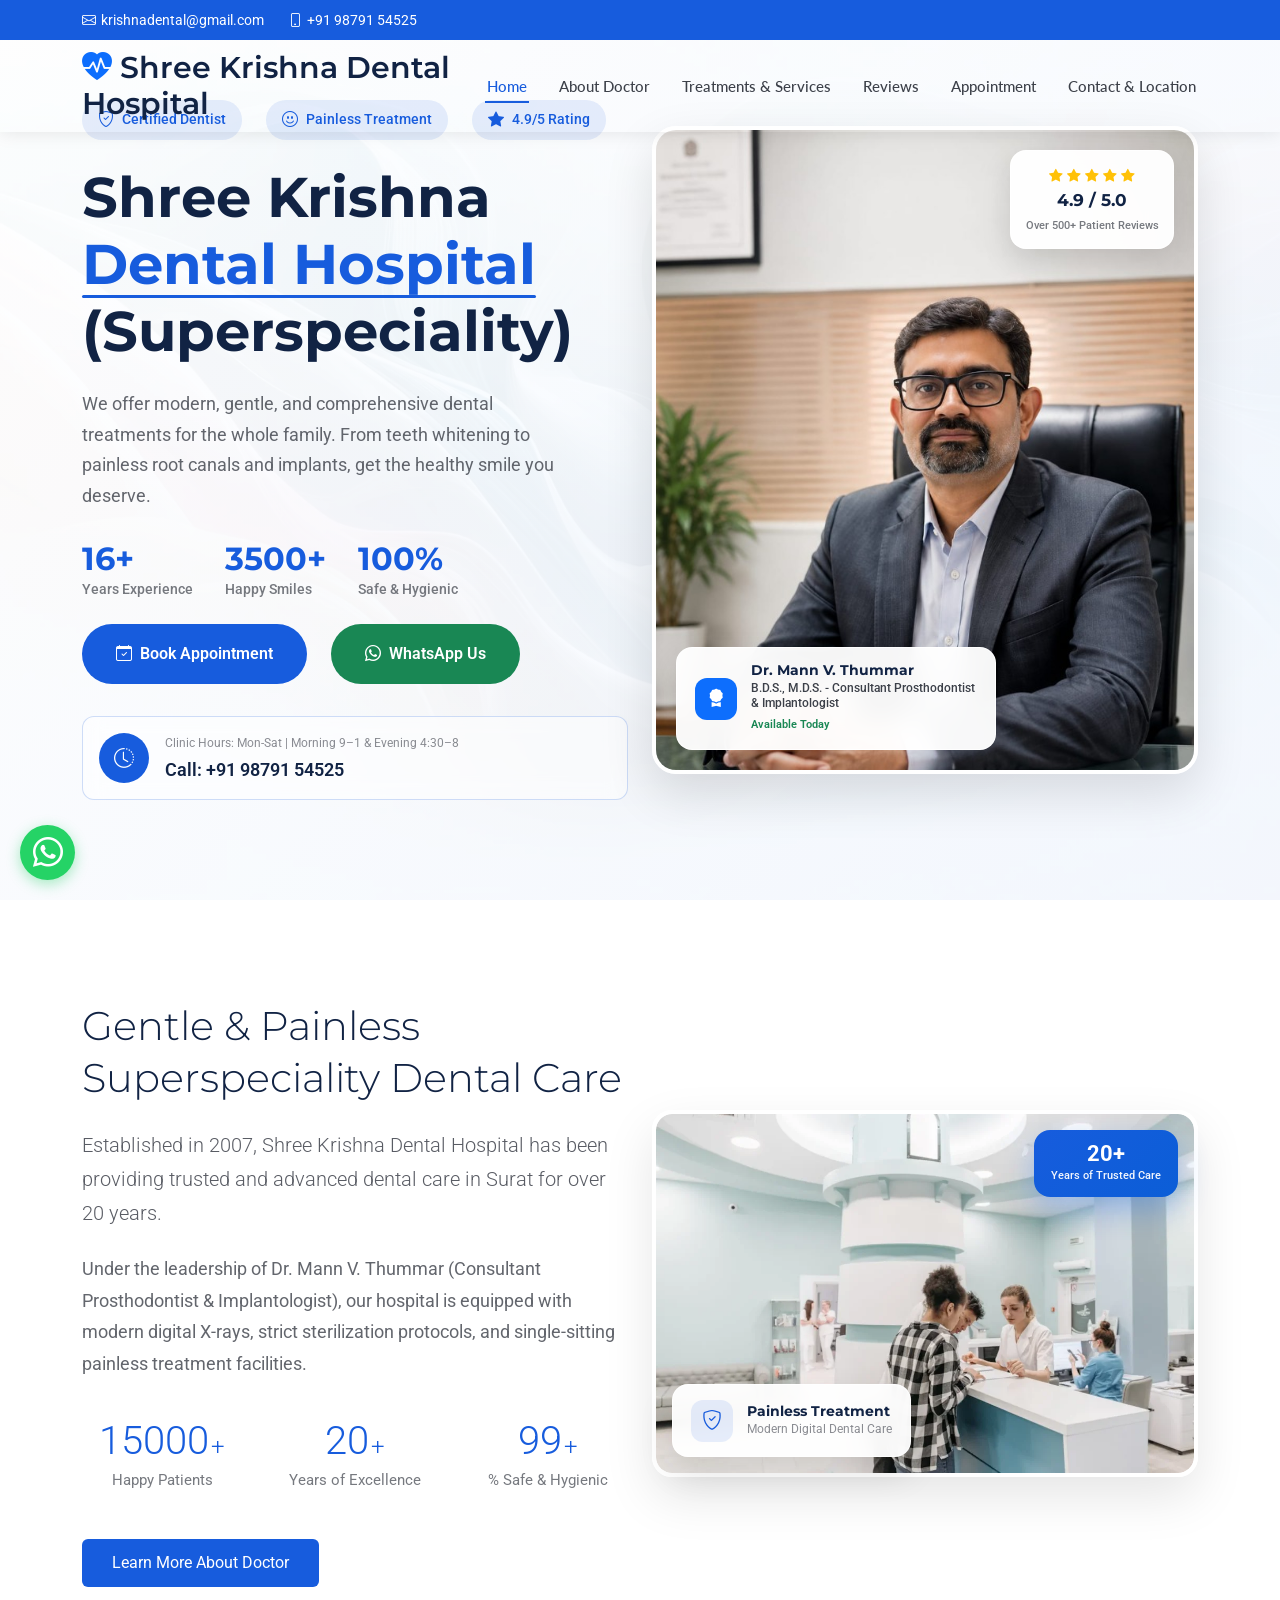
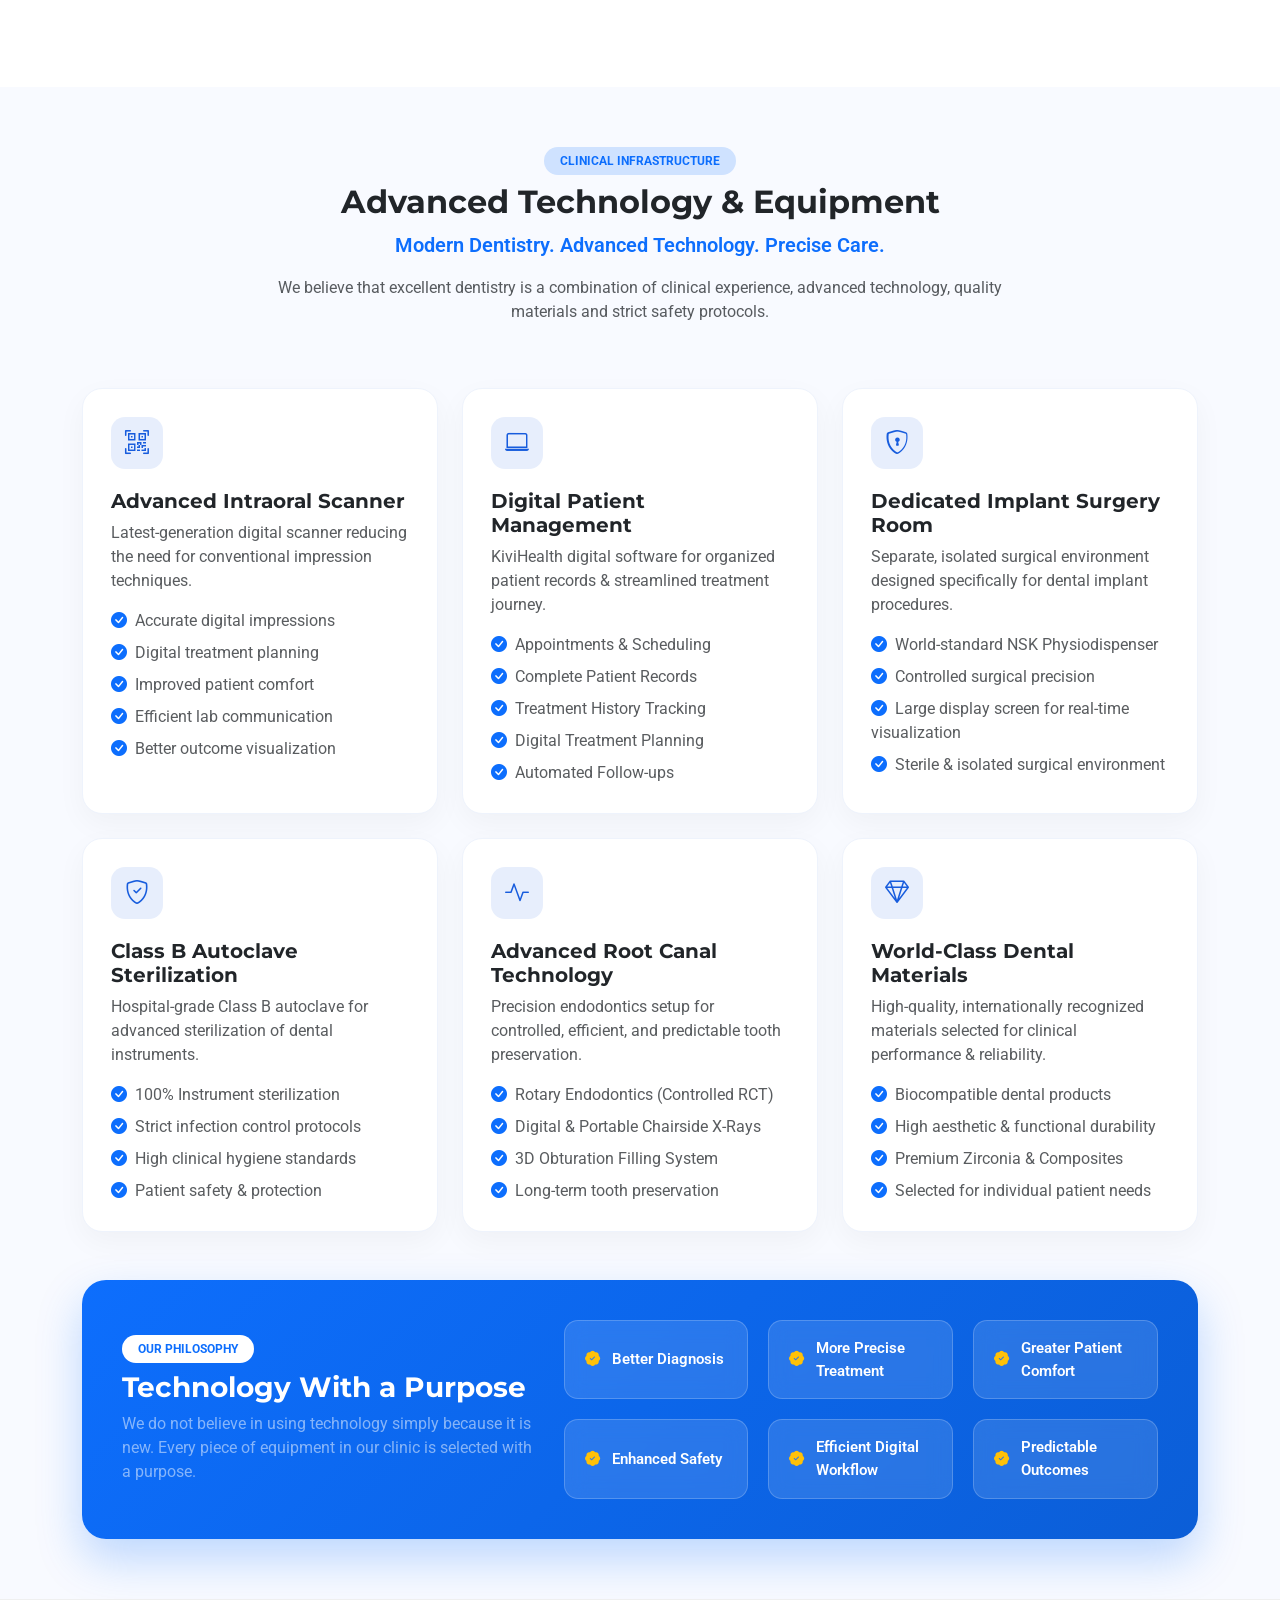
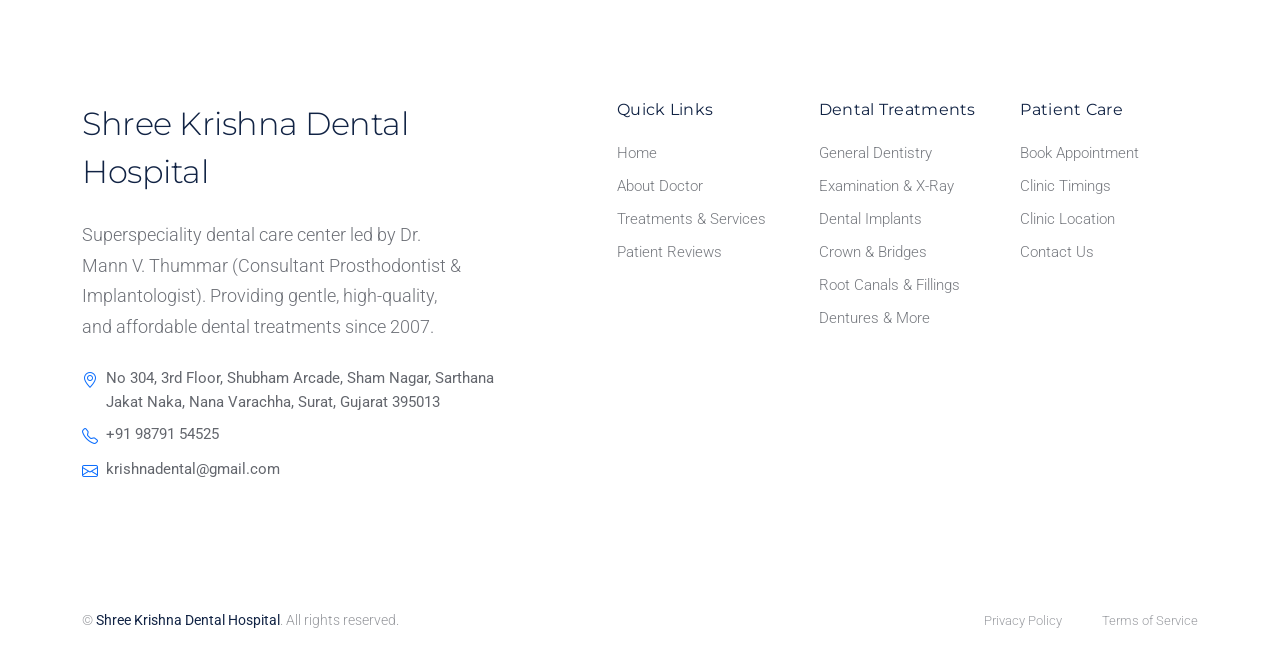
==== commit 67a4314e: "chore: update years of experience from 19+ to 20+ across site pages and documentation" ====
--- a/index.html
+++ b/index.html
@@ -202,7 +202,7 @@
 
               <div class="hero-stats mb-4" data-aos="fade-right" data-aos-delay="500">
                 <div class="stat-item">
-                  <h3><span data-purecounter-start="0" data-purecounter-end="19" data-purecounter-duration="2" class="purecounter"></span>+</h3>
+                  <h3><span data-purecounter-start="0" data-purecounter-end="20" data-purecounter-duration="2" class="purecounter"></span>+</h3>
                   <p>Years Experience</p>
                 </div>
                 <div class="stat-item">
@@ -279,7 +279,7 @@
           <div class="col-lg-6 mb-5 mb-lg-0" data-aos="fade-right" data-aos-delay="200">
             <div class="about-content">
               <h2 class="section-heading">Gentle & Painless Superspeciality Dental Care</h2>
-              <p class="lead-text">Established in 2007, Shree Krishna Dental Hospital has been providing trusted and advanced dental care in Surat for over 19 years.</p>
+              <p class="lead-text">Established in 2007, Shree Krishna Dental Hospital has been providing trusted and advanced dental care in Surat for over 20 years.</p>
 
               <p>Under the leadership of Dr. Mann V. Thummar (Consultant Prosthodontist & Implantologist), our hospital is equipped with modern digital X-rays, strict sterilization protocols, and single-sitting painless treatment facilities.</p>
 
@@ -290,7 +290,7 @@
                   <div class="stat-label">Happy Patients</div>
                 </div>
                 <div class="stat-item">
-                  <div class="stat-number purecounter" data-purecounter-start="0" data-purecounter-end="19"
+                  <div class="stat-number purecounter" data-purecounter-start="0" data-purecounter-end="20"
                     data-purecounter-duration="1"></div>
                   <div class="stat-label">Years of Excellence</div>
                 </div>
@@ -325,7 +325,7 @@
               </div>
               <div class="experience-badge">
                 <div class="badge-content">
-                  <span class="years">19+</span>
+                  <span class="years">20+</span>
                   <span class="text">Years of Trusted Care</span>
                 </div>
               </div>
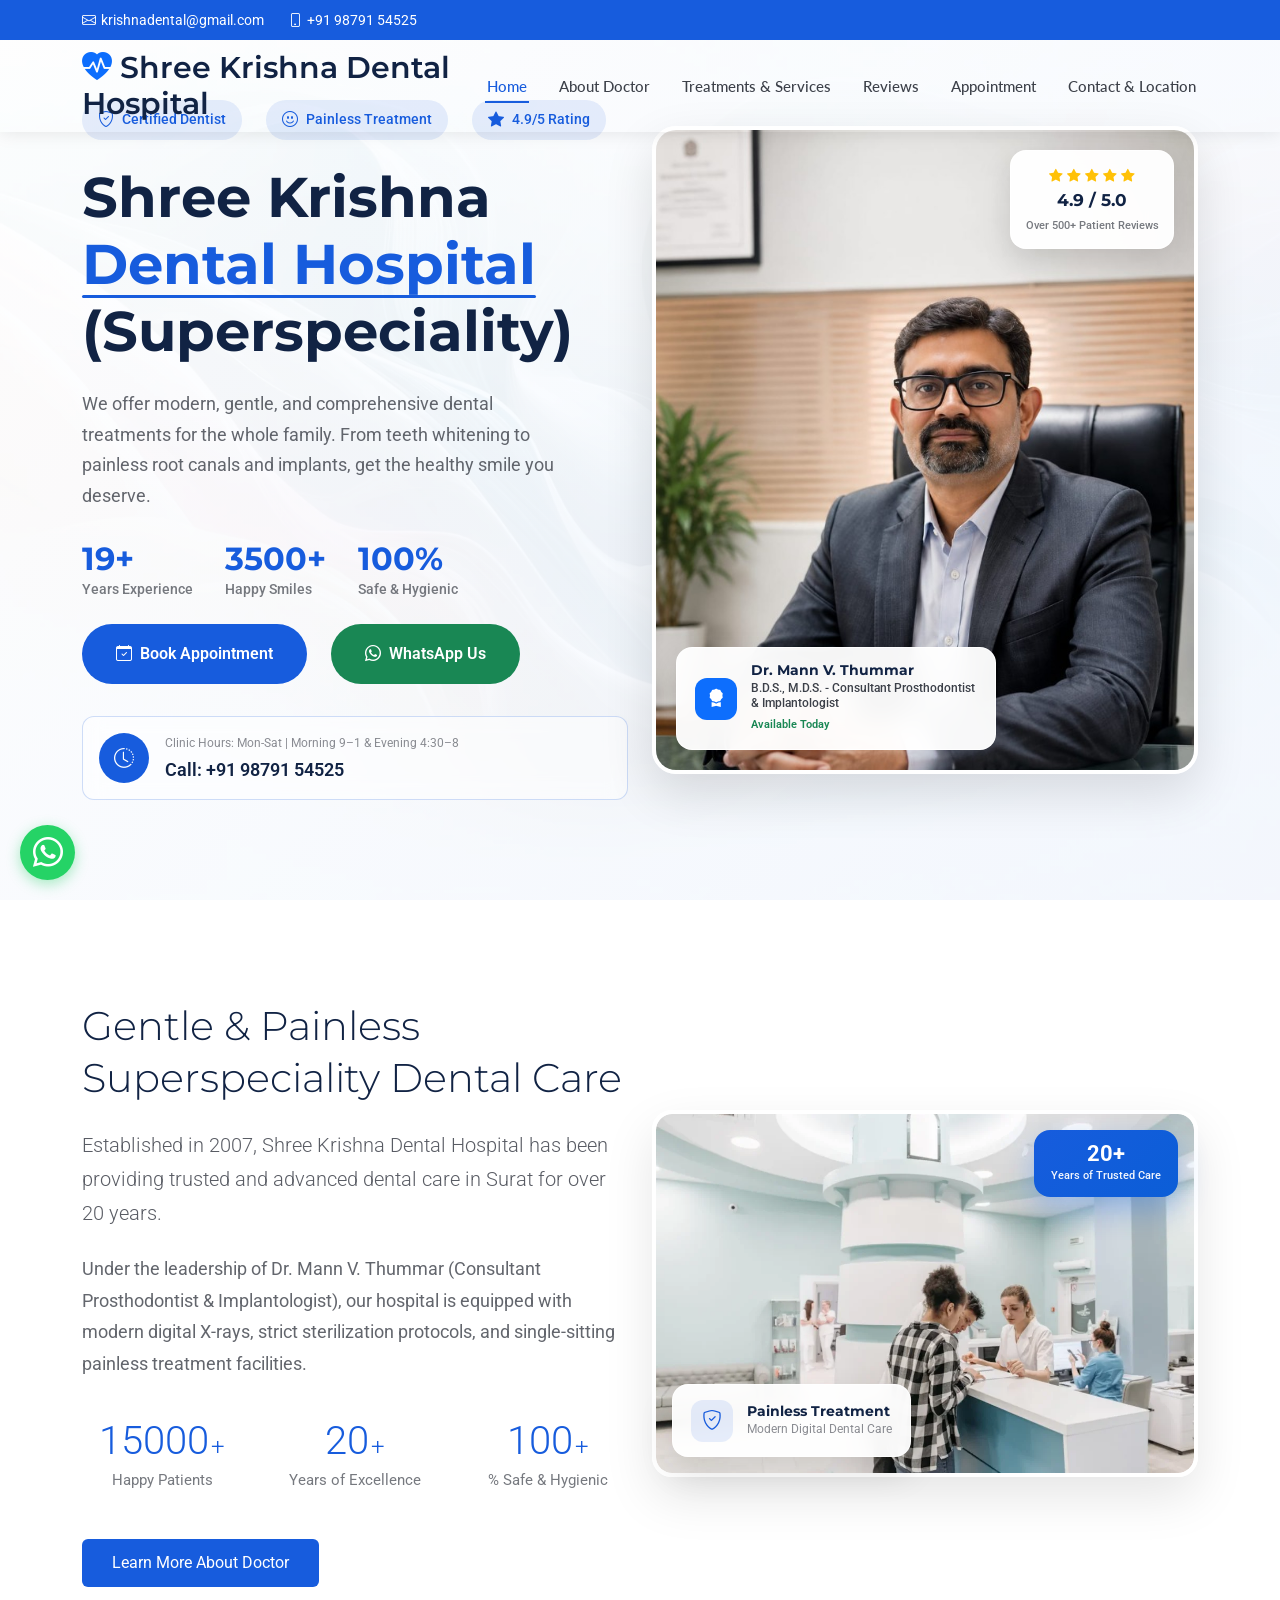
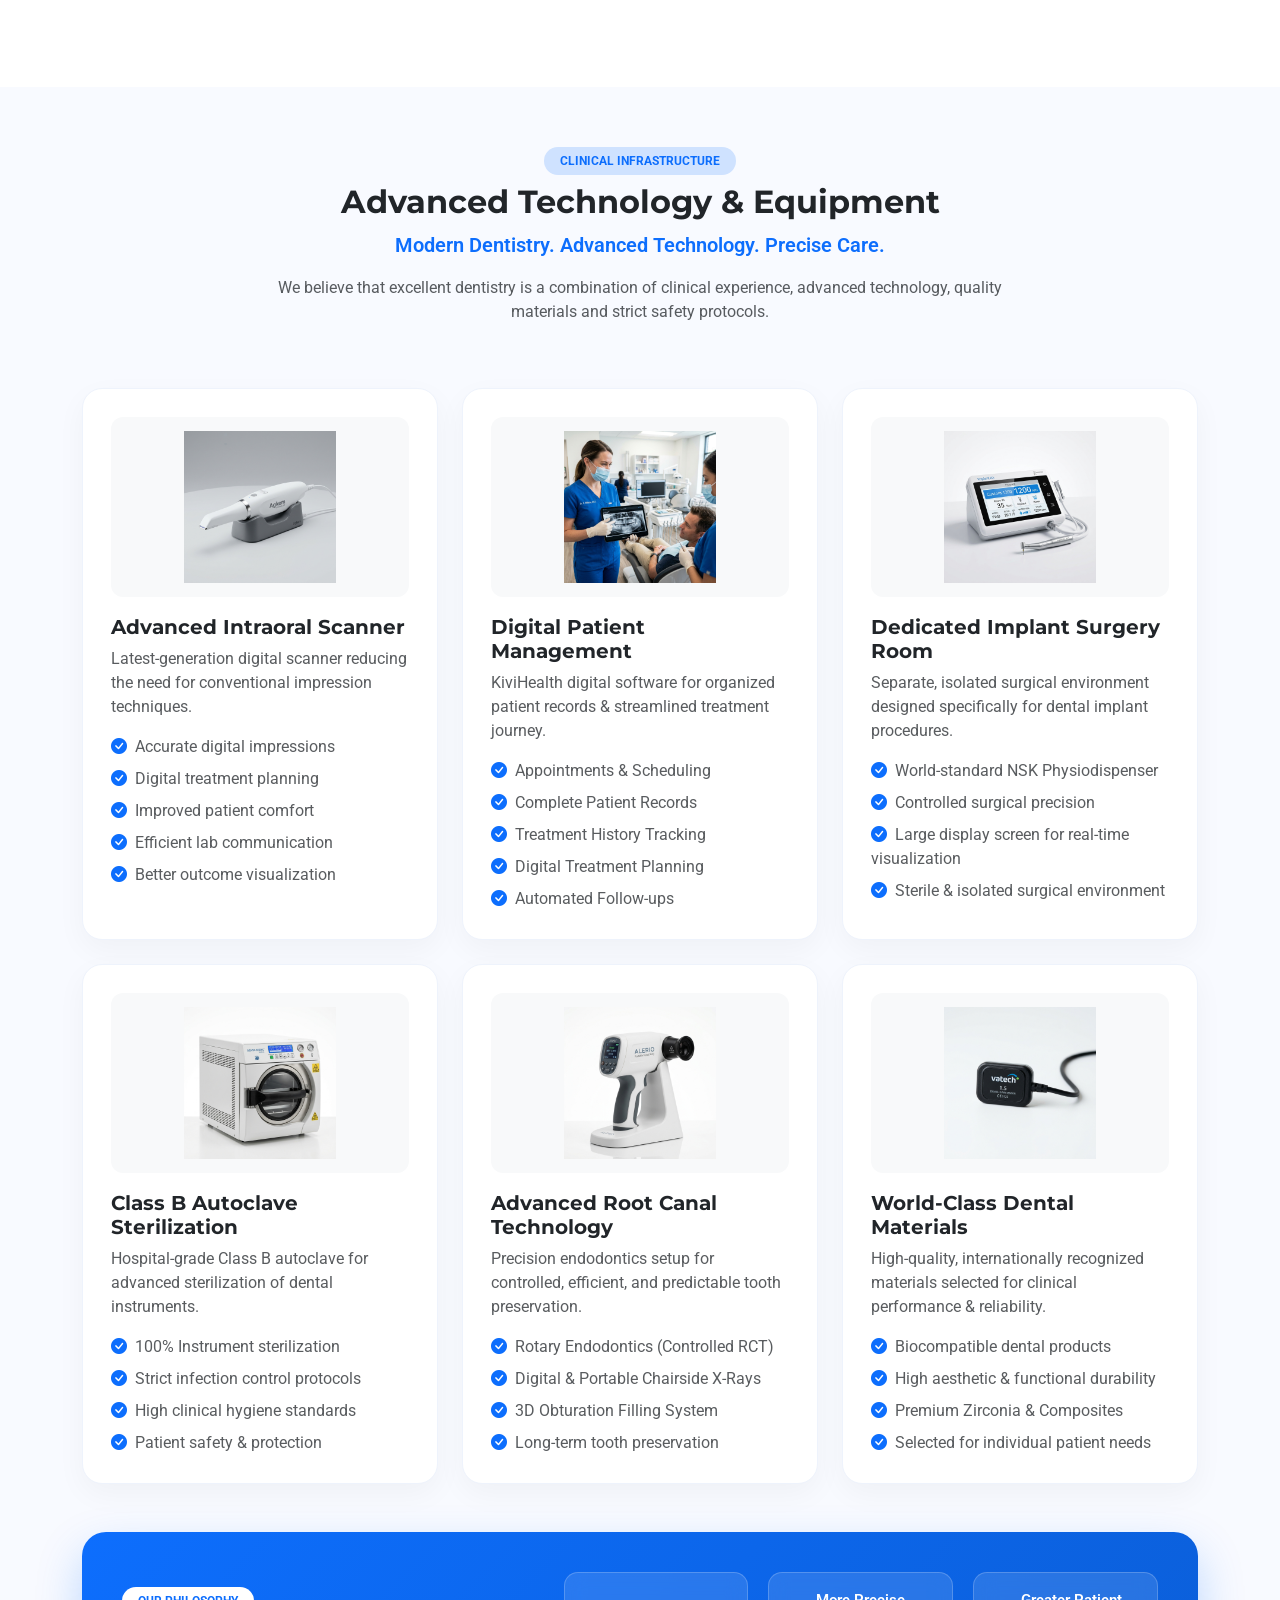
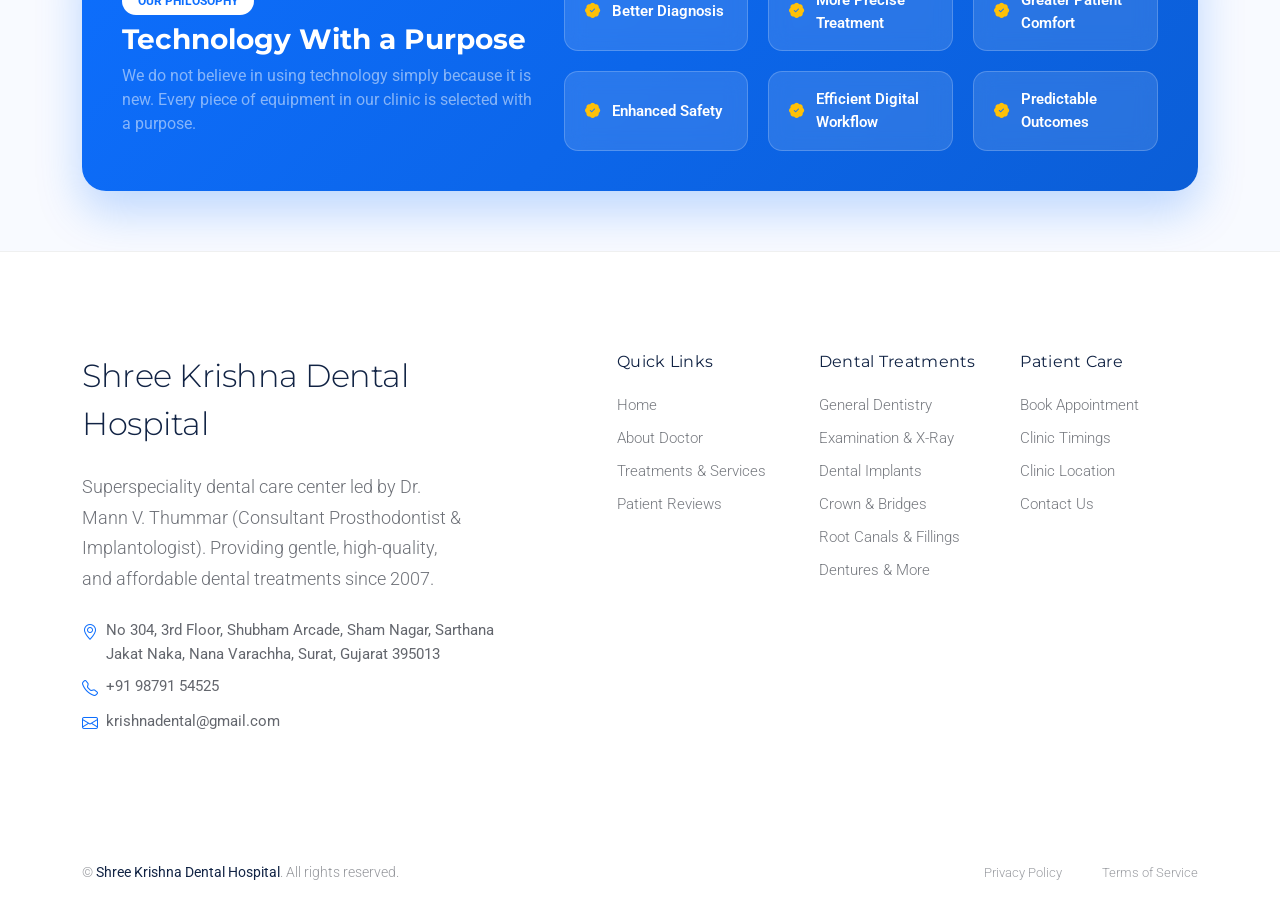
==== commit 7822a728: "feat: add Clinic template stylesheet, equipment images, and update HTML pages" ====
--- a/index.html
+++ b/index.html
@@ -1,12 +1,14 @@
-﻿<!DOCTYPE html>
+<!DOCTYPE html>
 <html lang="en">
 
 <head>
   <meta charset="utf-8">
   <meta content="width=device-width, initial-scale=1.0" name="viewport">
-    <title>Shree Krishna Dental Hospital – Best Dentist in Sarthana, Surat</title>
-  <meta name="description" content="Shree Krishna Dental Hospital – Superspeciality dental care in Sarthana Jakat Naka, Surat. Led by Dr. Mann V. Thummar (MDS Prosthodontist & Implantologist). Dental implants, RCT, crowns & more.">
-  <meta name="keywords" content="Shree Krishna Dental Hospital, dental hospital Surat, dentist Sarthana, dental implants Surat, Dr. Mann V. Thummar, prosthodontist Surat, RCT Surat, crown bridge Surat, best dentist Nana Varachha">
+  <title>Shree Krishna Dental Hospital – Best Dentist in Sarthana, Surat</title>
+  <meta name="description"
+    content="Shree Krishna Dental Hospital – Superspeciality dental care in Sarthana Jakat Naka, Surat. Led by Dr. Mann V. Thummar (MDS Prosthodontist & Implantologist). Dental implants, RCT, crowns & more.">
+  <meta name="keywords"
+    content="Shree Krishna Dental Hospital, dental hospital Surat, dentist Sarthana, dental implants Surat, Dr. Mann V. Thummar, prosthodontist Surat, RCT Surat, crown bridge Surat, best dentist Nana Varachha">
   <link rel="canonical" href="https://shreekrishnadental.vercel.app/">
   <meta name="robots" content="index, follow">
   <meta name="author" content="Shree Krishna Dental Hospital">
@@ -14,14 +16,16 @@
   <meta property="og:type" content="website">
   <meta property="og:url" content="https://shreekrishnadental.vercel.app/">
   <meta property="og:title" content="Shree Krishna Dental Hospital – Best Dentist in Sarthana, Surat">
-  <meta property="og:description" content="Shree Krishna Dental Hospital – Superspeciality dental care in Sarthana Jakat Naka, Surat. Led by Dr. Mann V. Thummar (MDS Prosthodontist & Implantologist). Dental implants, RCT, crowns & more.">
+  <meta property="og:description"
+    content="Shree Krishna Dental Hospital – Superspeciality dental care in Sarthana Jakat Naka, Surat. Led by Dr. Mann V. Thummar (MDS Prosthodontist & Implantologist). Dental implants, RCT, crowns & more.">
   <meta property="og:image" content="https://shreekrishnadental.vercel.app/assets/img/dr-mann-thummar.jpg">
   <meta property="og:site_name" content="Shree Krishna Dental Hospital">
   <meta property="og:locale" content="en_IN">
   <!-- Twitter Card -->
   <meta name="twitter:card" content="summary_large_image">
   <meta name="twitter:title" content="Shree Krishna Dental Hospital – Best Dentist in Sarthana, Surat">
-  <meta name="twitter:description" content="Shree Krishna Dental Hospital – Superspeciality dental care in Sarthana Jakat Naka, Surat. Led by Dr. Mann V. Thummar (MDS Prosthodontist & Implantologist). Dental implants, RCT, crowns & more.">
+  <meta name="twitter:description"
+    content="Shree Krishna Dental Hospital – Superspeciality dental care in Sarthana Jakat Naka, Surat. Led by Dr. Mann V. Thummar (MDS Prosthodontist & Implantologist). Dental implants, RCT, crowns & more.">
   <meta name="twitter:image" content="https://shreekrishnadental.vercel.app/assets/img/dr-mann-thummar.jpg">
   <!-- Geo Tags -->
   <meta name="geo.region" content="IN-GJ">
@@ -136,7 +140,7 @@
               href="mailto:krishnadental@gmail.com">krishnadental@gmail.com</a></i>
           <i class="bi bi-phone d-flex align-items-center ms-4"><span>+91 98791 54525</span></i>
         </div>
-        
+
       </div>
     </div><!-- End Top Bar -->
 
@@ -146,7 +150,8 @@
         <a href="index.html" class="logo d-flex align-items-center">
           <!-- Uncomment the line below if you also wish to use an image logo -->
           <!-- <img src="assets/img/logo.webp" alt=""> -->
-          <h1 class="sitename"><i class="bi bi-heart-pulse-fill me-2 text-primary"></i>Shree Krishna Dental Hospital</h1>
+          <h1 class="sitename"><i class="bi bi-heart-pulse-fill me-2 text-primary"></i>Shree Krishna Dental Hospital
+          </h1>
         </a>
 
         <nav id="navmenu" class="navmenu">
@@ -197,27 +202,33 @@
               </h1>
 
               <p class="hero-description" data-aos="fade-right" data-aos-delay="400">
-                We offer modern, gentle, and comprehensive dental treatments for the whole family. From teeth whitening to painless root canals and implants, get the healthy smile you deserve.
+                We offer modern, gentle, and comprehensive dental treatments for the whole family. From teeth whitening
+                to painless root canals and implants, get the healthy smile you deserve.
               </p>
 
               <div class="hero-stats mb-4" data-aos="fade-right" data-aos-delay="500">
                 <div class="stat-item">
-                  <h3><span data-purecounter-start="0" data-purecounter-end="20" data-purecounter-duration="2" class="purecounter"></span>+</h3>
+                  <h3><span data-purecounter-start="0" data-purecounter-end="20" data-purecounter-duration="2"
+                      class="purecounter"></span>+</h3>
                   <p>Years Experience</p>
                 </div>
                 <div class="stat-item">
-                  <h3><span data-purecounter-start="0" data-purecounter-end="3500" data-purecounter-duration="2" class="purecounter"></span>+</h3>
+                  <h3><span data-purecounter-start="0" data-purecounter-end="3500" data-purecounter-duration="2"
+                      class="purecounter"></span>+</h3>
                   <p>Happy Smiles</p>
                 </div>
                 <div class="stat-item">
-                  <h3><span data-purecounter-start="0" data-purecounter-end="100" data-purecounter-duration="2" class="purecounter"></span>%</h3>
+                  <h3><span data-purecounter-start="0" data-purecounter-end="100" data-purecounter-duration="2"
+                      class="purecounter"></span>%</h3>
                   <p>Safe & Hygienic</p>
                 </div>
               </div>
 
               <div class="hero-actions" data-aos="fade-right" data-aos-delay="600">
-                <a href="appointment.html" class="btn btn-primary"><i class="bi bi-calendar-check me-2"></i>Book Appointment</a>
-                <a href="https://wa.me/919879154525?text=Hello%20Doctor,%20I%20want%20to%20book%20a%20dental%20appointment" target="_blank" class="btn btn-success ms-2">
+                <a href="appointment.html" class="btn btn-primary"><i class="bi bi-calendar-check me-2"></i>Book
+                  Appointment</a>
+                <a href="https://wa.me/919879154525?text=Hello%20Doctor,%20I%20want%20to%20book%20a%20dental%20appointment"
+                  target="_blank" class="btn btn-success ms-2">
                   <i class="bi bi-whatsapp me-2"></i>WhatsApp Us
                 </a>
               </div>
@@ -279,9 +290,12 @@
           <div class="col-lg-6 mb-5 mb-lg-0" data-aos="fade-right" data-aos-delay="200">
             <div class="about-content">
               <h2 class="section-heading">Gentle & Painless Superspeciality Dental Care</h2>
-              <p class="lead-text">Established in 2007, Shree Krishna Dental Hospital has been providing trusted and advanced dental care in Surat for over 20 years.</p>
-
-              <p>Under the leadership of Dr. Mann V. Thummar (Consultant Prosthodontist & Implantologist), our hospital is equipped with modern digital X-rays, strict sterilization protocols, and single-sitting painless treatment facilities.</p>
+              <p class="lead-text">Established in 2007, Shree Krishna Dental Hospital has been providing trusted and
+                advanced dental care in Surat for over 20 years.</p>
+
+              <p>Under the leadership of Dr. Mann V. Thummar (Consultant Prosthodontist & Implantologist), our hospital
+                is equipped with modern digital X-rays, strict sterilization protocols, and single-sitting painless
+                treatment facilities.</p>
 
               <div class="stats-grid">
                 <div class="stat-item">
@@ -310,7 +324,8 @@
           <div class="col-lg-6" data-aos="fade-left" data-aos-delay="300">
             <div class="about-visual">
               <div class="main-image">
-                <img src="assets/img/health/facilities-9.webp" alt="Shree Krishna Dental Hospital" class="img-fluid rounded-4">
+                <img src="assets/img/health/facilities-9.webp" alt="Shree Krishna Dental Hospital"
+                  class="img-fluid rounded-4">
               </div>
               <div class="floating-card">
                 <div class="card-content">
@@ -338,7 +353,7 @@
     </section><!-- /Home About Section -->
 
     <!-- Dental Treatments Section -->
-    
+
 
     <!-- Advanced Technology & Equipment Section -->
     <section id="tech-equipment" class="tech-equipment-section section">
@@ -346,11 +361,14 @@
 
         <div class="row text-center mb-5">
           <div class="col-lg-8 mx-auto">
-            <span class="badge bg-primary-subtle text-primary px-3 py-2 rounded-pill fw-bold mb-2">CLINICAL INFRASTRUCTURE</span>
+            <span class="badge bg-primary-subtle text-primary px-3 py-2 rounded-pill fw-bold mb-2">CLINICAL
+              INFRASTRUCTURE</span>
             <h2 class="fw-bold fs-2 text-dark">Advanced Technology & Equipment</h2>
-            <p class="section-description text-primary fw-semibold fs-5 mb-3">Modern Dentistry. Advanced Technology. Precise Care.</p>
+            <p class="section-description text-primary fw-semibold fs-5 mb-3">Modern Dentistry. Advanced Technology.
+              Precise Care.</p>
             <p class="text-muted fs-6">
-              We believe that excellent dentistry is a combination of clinical experience, advanced technology, quality materials and strict safety protocols.
+              We believe that excellent dentistry is a combination of clinical experience, advanced technology, quality
+              materials and strict safety protocols.
             </p>
           </div>
         </div>
@@ -359,11 +377,15 @@
           <!-- 1. Advanced Intraoral Scanner -->
           <div class="col-lg-4 col-md-6" data-aos="fade-up" data-aos-delay="100">
             <div class="tech-card">
-              <div class="tech-icon-box">
-                <i class="bi bi-qr-code-scan"></i>
+              <div
+                style="height: 180px; background: #f8f9fa; border-radius: 12px; display: flex; align-items: center; justify-content: center; padding: 14px; margin-bottom: 18px;">
+                <img src="assets/img/equipment/intraoral_scanner.jpg" alt="Advanced Intraoral Scanner"
+                  style="max-width: 100%; max-height: 100%; object-fit: contain; transition: transform 0.4s ease;"
+                  onmouseover="this.style.transform='scale(1.05)'" onmouseout="this.style.transform='scale(1)'">
               </div>
               <h4 class="fw-bold text-dark fs-5">Advanced Intraoral Scanner</h4>
-              <p class="text-muted fs-6 mb-3">Latest-generation digital scanner reducing the need for conventional impression techniques.</p>
+              <p class="text-muted fs-6 mb-3">Latest-generation digital scanner reducing the need for conventional
+                impression techniques.</p>
               <ul class="list-unstyled text-muted fs-6 mb-0 d-flex flex-column gap-2">
                 <li><i class="bi bi-check-circle-fill text-primary me-2"></i>Accurate digital impressions</li>
                 <li><i class="bi bi-check-circle-fill text-primary me-2"></i>Digital treatment planning</li>
@@ -377,11 +399,15 @@
           <!-- 2. Digital Patient Management -->
           <div class="col-lg-4 col-md-6" data-aos="fade-up" data-aos-delay="200">
             <div class="tech-card">
-              <div class="tech-icon-box">
-                <i class="bi bi-laptop"></i>
+              <div
+                style="height: 180px; background: #f8f9fa; border-radius: 12px; display: flex; align-items: center; justify-content: center; padding: 14px; margin-bottom: 18px;">
+                <img src="assets/img/equipment/digital_xray_viewer.jpg" alt="Digital Patient Management"
+                  style="max-width: 100%; max-height: 100%; object-fit: contain; transition: transform 0.4s ease;"
+                  onmouseover="this.style.transform='scale(1.05)'" onmouseout="this.style.transform='scale(1)'">
               </div>
               <h4 class="fw-bold text-dark fs-5">Digital Patient Management</h4>
-              <p class="text-muted fs-6 mb-3">KiviHealth digital software for organized patient records & streamlined treatment journey.</p>
+              <p class="text-muted fs-6 mb-3">KiviHealth digital software for organized patient records & streamlined
+                treatment journey.</p>
               <ul class="list-unstyled text-muted fs-6 mb-0 d-flex flex-column gap-2">
                 <li><i class="bi bi-check-circle-fill text-primary me-2"></i>Appointments & Scheduling</li>
                 <li><i class="bi bi-check-circle-fill text-primary me-2"></i>Complete Patient Records</li>
@@ -395,16 +421,22 @@
           <!-- 3. Dedicated Implant Surgery Room -->
           <div class="col-lg-4 col-md-6" data-aos="fade-up" data-aos-delay="300">
             <div class="tech-card">
-              <div class="tech-icon-box">
-                <i class="bi bi-shield-lock"></i>
+              <div
+                style="height: 180px; background: #f8f9fa; border-radius: 12px; display: flex; align-items: center; justify-content: center; padding: 14px; margin-bottom: 18px;">
+                <img src="assets/img/equipment/implant_motor.jpg" alt="Dedicated Implant Surgery Room"
+                  style="max-width: 100%; max-height: 100%; object-fit: contain; transition: transform 0.4s ease;"
+                  onmouseover="this.style.transform='scale(1.05)'" onmouseout="this.style.transform='scale(1)'">
               </div>
               <h4 class="fw-bold text-dark fs-5">Dedicated Implant Surgery Room</h4>
-              <p class="text-muted fs-6 mb-3">Separate, isolated surgical environment designed specifically for dental implant procedures.</p>
+              <p class="text-muted fs-6 mb-3">Separate, isolated surgical environment designed specifically for dental
+                implant procedures.</p>
               <ul class="list-unstyled text-muted fs-6 mb-0 d-flex flex-column gap-2">
                 <li><i class="bi bi-check-circle-fill text-primary me-2"></i>World-standard NSK Physiodispenser</li>
                 <li><i class="bi bi-check-circle-fill text-primary me-2"></i>Controlled surgical precision</li>
-                <li><i class="bi bi-check-circle-fill text-primary me-2"></i>Large display screen for real-time visualization</li>
-                <li><i class="bi bi-check-circle-fill text-primary me-2"></i>Sterile & isolated surgical environment</li>
+                <li><i class="bi bi-check-circle-fill text-primary me-2"></i>Large display screen for real-time
+                  visualization</li>
+                <li><i class="bi bi-check-circle-fill text-primary me-2"></i>Sterile & isolated surgical environment
+                </li>
               </ul>
             </div>
           </div>
@@ -412,11 +444,15 @@
           <!-- 4. Class B Autoclave -->
           <div class="col-lg-4 col-md-6" data-aos="fade-up" data-aos-delay="400">
             <div class="tech-card">
-              <div class="tech-icon-box">
-                <i class="bi bi-shield-check"></i>
+              <div
+                style="height: 180px; background: #f8f9fa; border-radius: 12px; display: flex; align-items: center; justify-content: center; padding: 14px; margin-bottom: 18px;">
+                <img src="assets/img/equipment/autoclave_sterilizer.jpg" alt="Class B Autoclave Sterilization"
+                  style="max-width: 100%; max-height: 100%; object-fit: contain; transition: transform 0.4s ease;"
+                  onmouseover="this.style.transform='scale(1.05)'" onmouseout="this.style.transform='scale(1)'">
               </div>
               <h4 class="fw-bold text-dark fs-5">Class B Autoclave Sterilization</h4>
-              <p class="text-muted fs-6 mb-3">Hospital-grade Class B autoclave for advanced sterilization of dental instruments.</p>
+              <p class="text-muted fs-6 mb-3">Hospital-grade Class B autoclave for advanced sterilization of dental
+                instruments.</p>
               <ul class="list-unstyled text-muted fs-6 mb-0 d-flex flex-column gap-2">
                 <li><i class="bi bi-check-circle-fill text-primary me-2"></i>100% Instrument sterilization</li>
                 <li><i class="bi bi-check-circle-fill text-primary me-2"></i>Strict infection control protocols</li>
@@ -429,11 +465,15 @@
           <!-- 5. Advanced Root Canal Technology -->
           <div class="col-lg-4 col-md-6" data-aos="fade-up" data-aos-delay="500">
             <div class="tech-card">
-              <div class="tech-icon-box">
-                <i class="bi bi-activity"></i>
+              <div
+                style="height: 180px; background: #f8f9fa; border-radius: 12px; display: flex; align-items: center; justify-content: center; padding: 14px; margin-bottom: 18px;">
+                <img src="assets/img/equipment/portable_xray.jpg" alt="Advanced Root Canal Technology"
+                  style="max-width: 100%; max-height: 100%; object-fit: contain; transition: transform 0.4s ease;"
+                  onmouseover="this.style.transform='scale(1.05)'" onmouseout="this.style.transform='scale(1)'">
               </div>
               <h4 class="fw-bold text-dark fs-5">Advanced Root Canal Technology</h4>
-              <p class="text-muted fs-6 mb-3">Precision endodontics setup for controlled, efficient, and predictable tooth preservation.</p>
+              <p class="text-muted fs-6 mb-3">Precision endodontics setup for controlled, efficient, and predictable
+                tooth preservation.</p>
               <ul class="list-unstyled text-muted fs-6 mb-0 d-flex flex-column gap-2">
                 <li><i class="bi bi-check-circle-fill text-primary me-2"></i>Rotary Endodontics (Controlled RCT)</li>
                 <li><i class="bi bi-check-circle-fill text-primary me-2"></i>Digital & Portable Chairside X-Rays</li>
@@ -446,11 +486,15 @@
           <!-- 6. World-Class Dental Materials -->
           <div class="col-lg-4 col-md-6" data-aos="fade-up" data-aos-delay="600">
             <div class="tech-card">
-              <div class="tech-icon-box">
-                <i class="bi bi-gem"></i>
+              <div
+                style="height: 180px; background: #f8f9fa; border-radius: 12px; display: flex; align-items: center; justify-content: center; padding: 14px; margin-bottom: 18px;">
+                <img src="assets/img/equipment/digital_sensor.jpg" alt="World-Class Dental Materials"
+                  style="max-width: 100%; max-height: 100%; object-fit: contain; transition: transform 0.4s ease;"
+                  onmouseover="this.style.transform='scale(1.05)'" onmouseout="this.style.transform='scale(1)'">
               </div>
               <h4 class="fw-bold text-dark fs-5">World-Class Dental Materials</h4>
-              <p class="text-muted fs-6 mb-3">High-quality, internationally recognized materials selected for clinical performance & reliability.</p>
+              <p class="text-muted fs-6 mb-3">High-quality, internationally recognized materials selected for clinical
+                performance & reliability.</p>
               <ul class="list-unstyled text-muted fs-6 mb-0 d-flex flex-column gap-2">
                 <li><i class="bi bi-check-circle-fill text-primary me-2"></i>Biocompatible dental products</li>
                 <li><i class="bi bi-check-circle-fill text-primary me-2"></i>High aesthetic & functional durability</li>
@@ -469,16 +513,21 @@
                 <div class="col-lg-5 mb-4 mb-lg-0">
                   <span class="badge bg-white text-primary px-3 py-2 rounded-pill fw-bold mb-2">OUR PHILOSOPHY</span>
                   <h3 class="fw-bold text-white fs-3 mb-2">Technology With a Purpose</h3>
-                  <p class="text-white-50 mb-0">We do not believe in using technology simply because it is new. Every piece of equipment in our clinic is selected with a purpose.</p>
+                  <p class="text-white-50 mb-0">We do not believe in using technology simply because it is new. Every
+                    piece of equipment in our clinic is selected with a purpose.</p>
                 </div>
                 <div class="col-lg-7">
                   <div class="purpose-grid">
                     <div class="purpose-item"><i class="bi bi-patch-check-fill text-warning"></i> Better Diagnosis</div>
-                    <div class="purpose-item"><i class="bi bi-patch-check-fill text-warning"></i> More Precise Treatment</div>
-                    <div class="purpose-item"><i class="bi bi-patch-check-fill text-warning"></i> Greater Patient Comfort</div>
+                    <div class="purpose-item"><i class="bi bi-patch-check-fill text-warning"></i> More Precise Treatment
+                    </div>
+                    <div class="purpose-item"><i class="bi bi-patch-check-fill text-warning"></i> Greater Patient
+                      Comfort</div>
                     <div class="purpose-item"><i class="bi bi-patch-check-fill text-warning"></i> Enhanced Safety</div>
-                    <div class="purpose-item"><i class="bi bi-patch-check-fill text-warning"></i> Efficient Digital Workflow</div>
-                    <div class="purpose-item"><i class="bi bi-patch-check-fill text-warning"></i> Predictable Outcomes</div>
+                    <div class="purpose-item"><i class="bi bi-patch-check-fill text-warning"></i> Efficient Digital
+                      Workflow</div>
+                    <div class="purpose-item"><i class="bi bi-patch-check-fill text-warning"></i> Predictable Outcomes
+                    </div>
                   </div>
                 </div>
               </div>
@@ -489,11 +538,11 @@
       </div>
     </section><!-- /Advanced Technology & Equipment Section -->
 
-    
-
-    
-
-    
+
+
+
+
+
 
   </main>
 
@@ -509,12 +558,15 @@
               <a href="index.html" class="logo d-flex align-items-center mb-4">
                 <span class="sitename">Shree Krishna Dental Hospital</span>
               </a>
-              <p class="brand-description">Superspeciality dental care center led by Dr. Mann V. Thummar (Consultant Prosthodontist & Implantologist). Providing gentle, high-quality, and affordable dental treatments since 2007.</p>
+              <p class="brand-description">Superspeciality dental care center led by Dr. Mann V. Thummar (Consultant
+                Prosthodontist & Implantologist). Providing gentle, high-quality, and affordable dental treatments since
+                2007.</p>
 
               <div class="contact-info mt-4">
                 <div class="contact-item mb-2">
                   <i class="bi bi-geo-alt me-2 text-primary"></i>
-                  <span>No 304, 3rd Floor, Shubham Arcade, Sham Nagar, Sarthana Jakat Naka, Nana Varachha, Surat, Gujarat 395013</span>
+                  <span>No 304, 3rd Floor, Shubham Arcade, Sham Nagar, Sarthana Jakat Naka, Nana Varachha, Surat,
+                    Gujarat 395013</span>
                 </div>
                 <div class="contact-item mb-2">
                   <i class="bi bi-telephone me-2 text-primary"></i>
@@ -604,8 +656,9 @@
 
   </footer>
 
-    <!-- Floating WhatsApp Button -->
-  <a href="https://wa.me/919879154525?text=Hello%20Doctor,%20I%20want%20to%20book%20a%20dental%20appointment" target="_blank" class="whatsapp-btn" title="Chat on WhatsApp">
+  <!-- Floating WhatsApp Button -->
+  <a href="https://wa.me/919879154525?text=Hello%20Doctor,%20I%20want%20to%20book%20a%20dental%20appointment"
+    target="_blank" class="whatsapp-btn" title="Chat on WhatsApp">
     <i class="bi bi-whatsapp"></i>
   </a>
 
@@ -623,18 +676,11 @@
   <script src="assets/vendor/purecounter/purecounter_vanilla.js"></script>
   <script src="assets/vendor/swiper/swiper-bundle.min.js"></script>
 
-    <!-- Main JS File -->
+  <!-- Main JS File -->
   <script src="assets/js/main.js"></script>
   <!-- WhatsApp Form Submission JS -->
   <script src="assets/js/whatsapp-forms.js"></script>
 
 </body>
 
-</html>
-
-
-
-
-
-
-
+</html>
--- a/assets/css/main.css
+++ b/assets/css/main.css
@@ -6548,7 +6548,52 @@
   border-color: rgba(13, 110, 253, 0.25);
 }
 
+/* Image-top card variant — no padding, image flushes to card edges */
+.tech-card-img {
+  background: #ffffff;
+  border-radius: 20px;
+  overflow: hidden;
+  box-shadow: 0 10px 30px rgba(0, 0, 0, 0.06);
+  border: 1px solid #eef3fc;
+  transition: all 0.3s ease;
+  height: 100%;
+  padding: 0;
+}
+
+.tech-card-img:hover {
+  transform: translateY(-6px);
+  box-shadow: 0 20px 45px rgba(13, 110, 253, 0.12);
+  border-color: rgba(13, 110, 253, 0.25);
+}
+
+.tech-card-img .tc-img-wrap {
+  width: 100%;
+  height: 190px;
+  background: #f4f6fb;
+  display: flex;
+  align-items: center;
+  justify-content: center;
+  overflow: hidden;
+  padding: 20px;
+}
+
+.tech-card-img .tc-img-wrap img {
+  max-width: 100%;
+  max-height: 100%;
+  object-fit: contain;
+  transition: transform 0.4s ease;
+}
+
+.tech-card-img:hover .tc-img-wrap img {
+  transform: scale(1.07);
+}
+
+.tech-card-img .tc-body {
+  padding: 1.25rem 1.5rem 1.5rem;
+}
+
 .tech-card .tech-icon-box {
+
   width: 52px;
   height: 52px;
   border-radius: 14px;
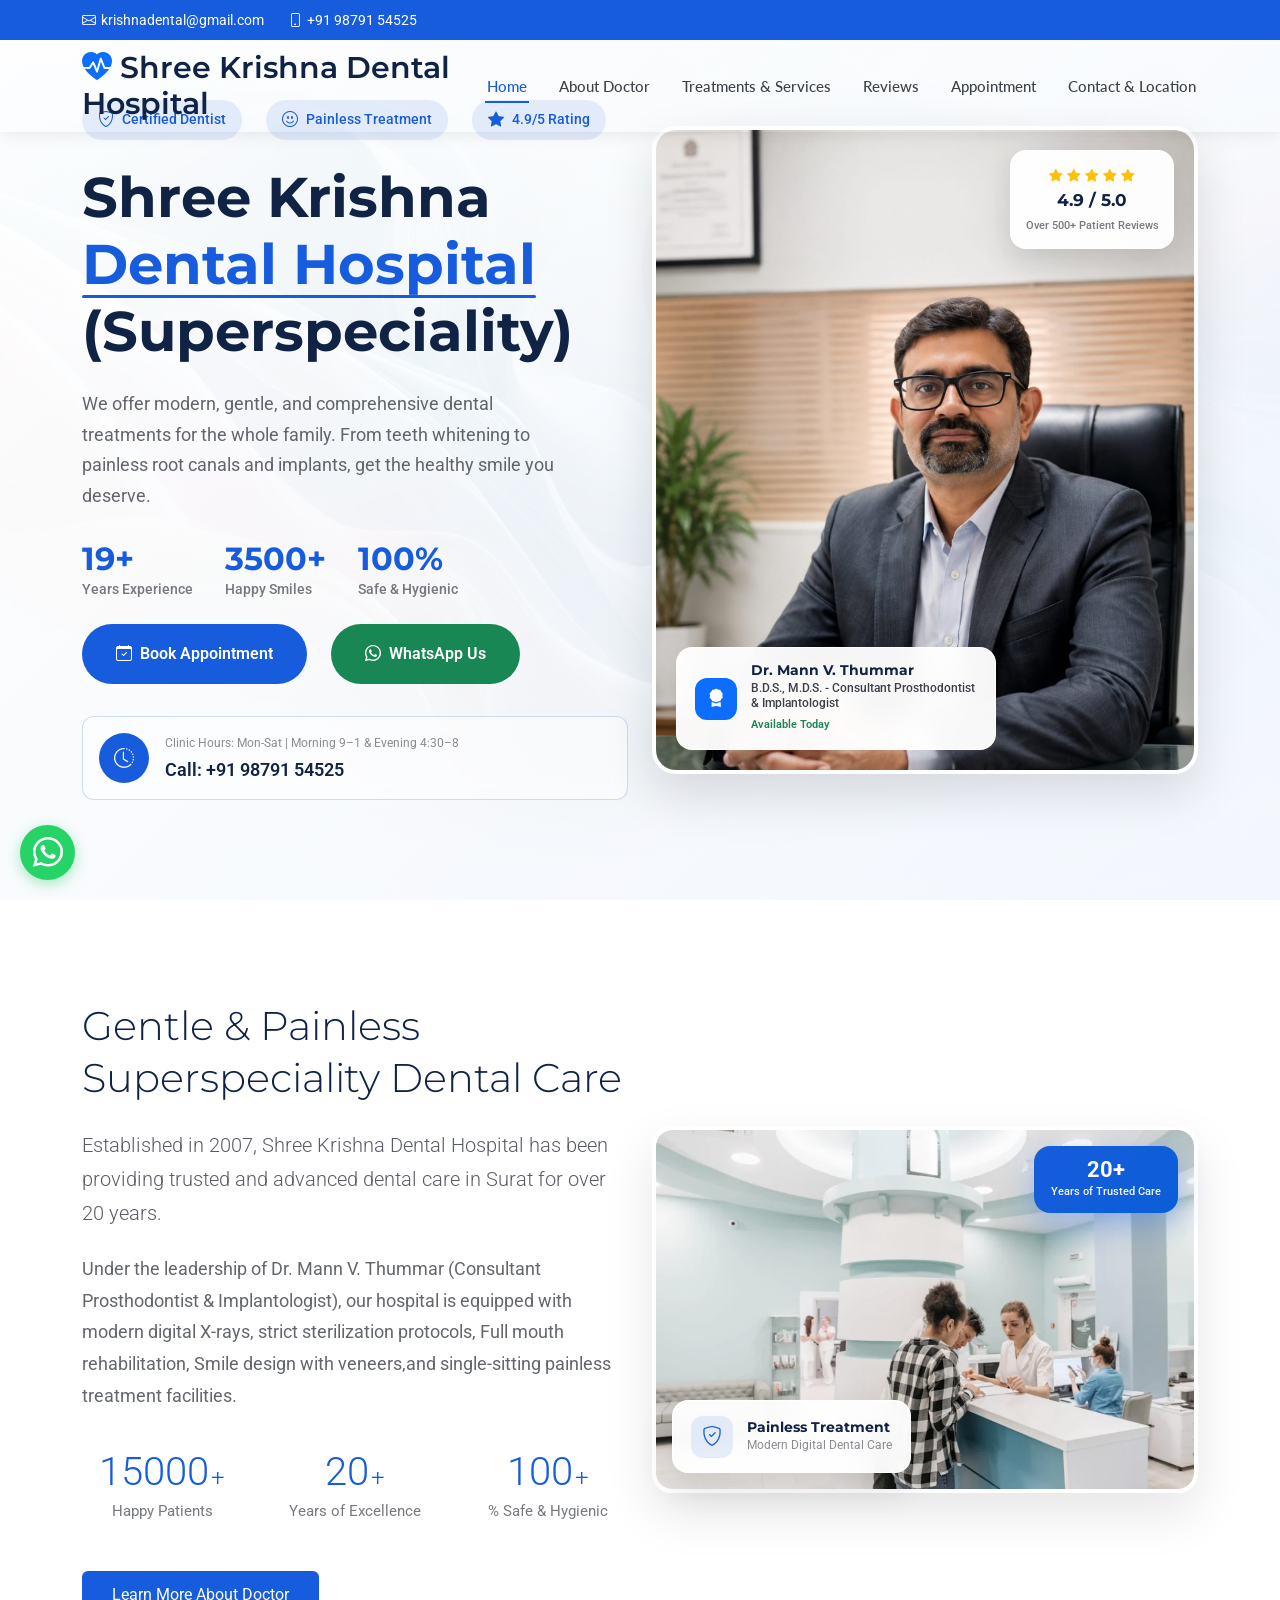
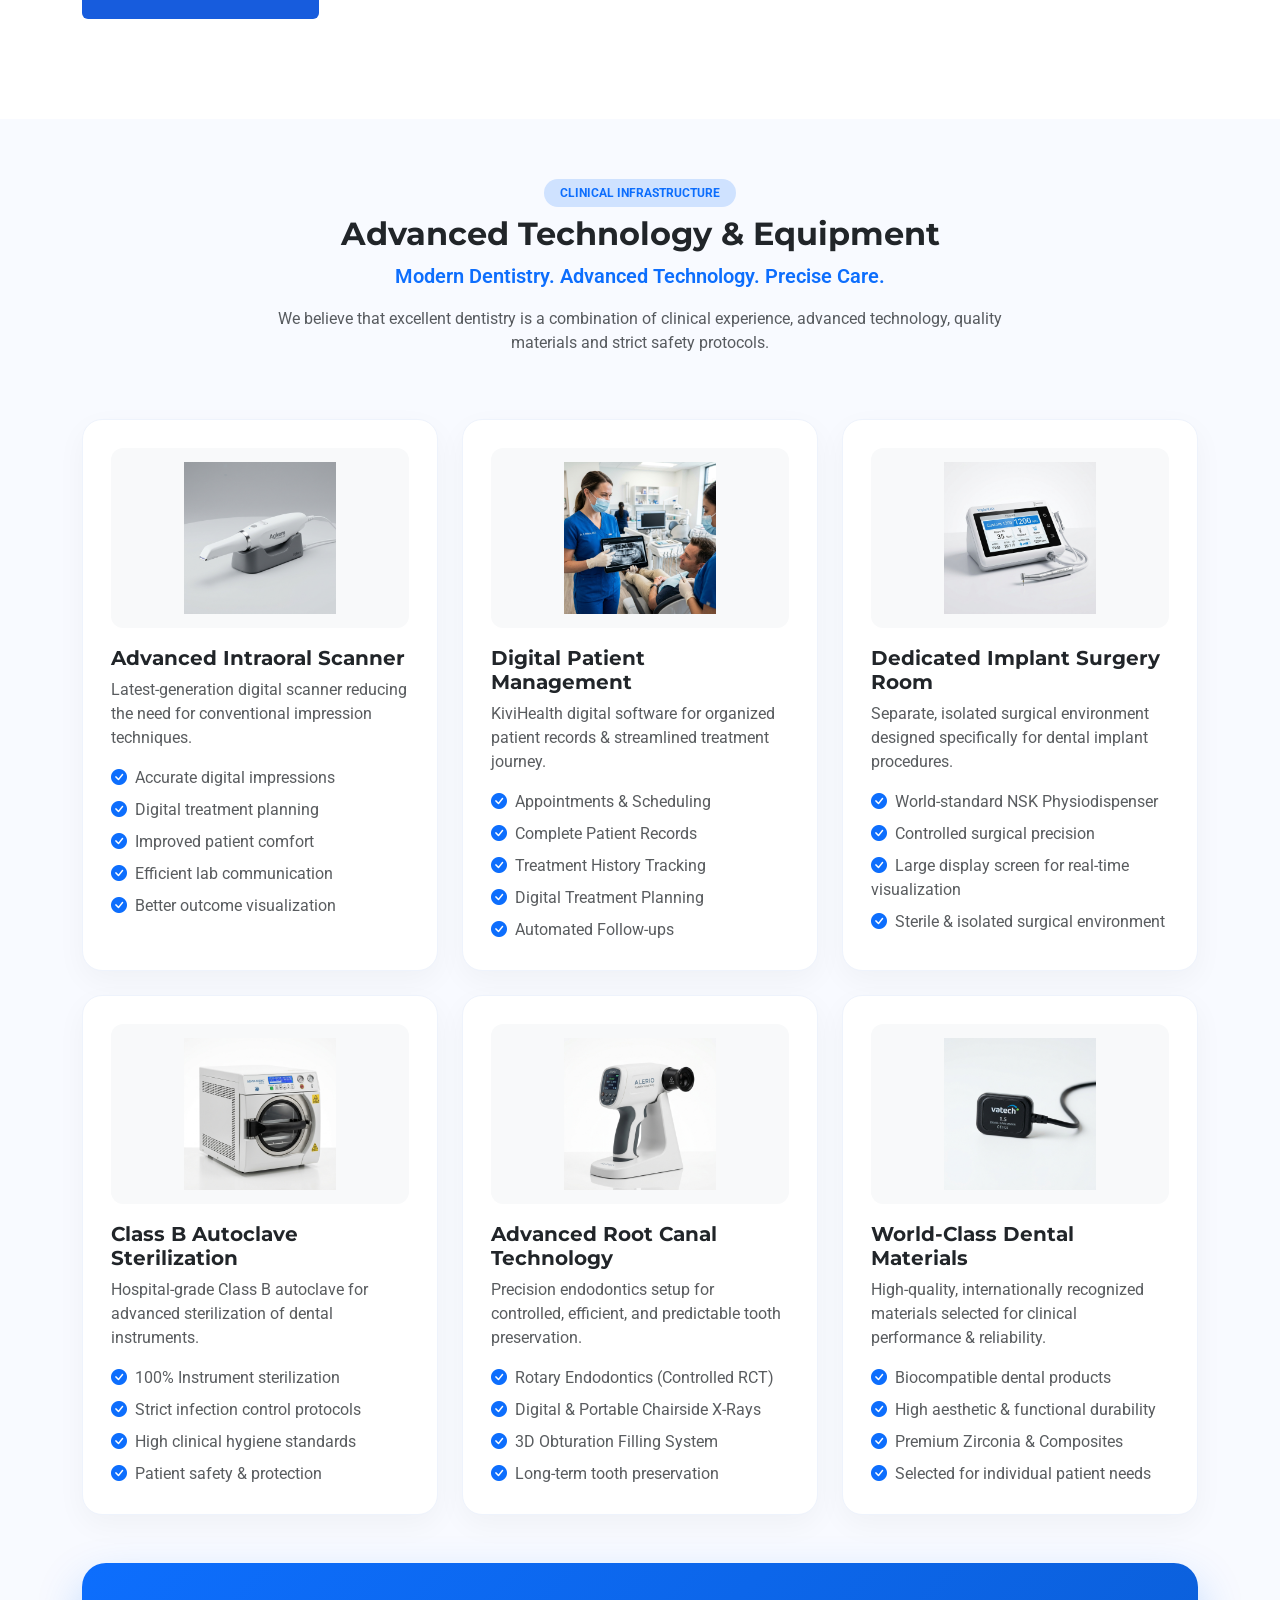
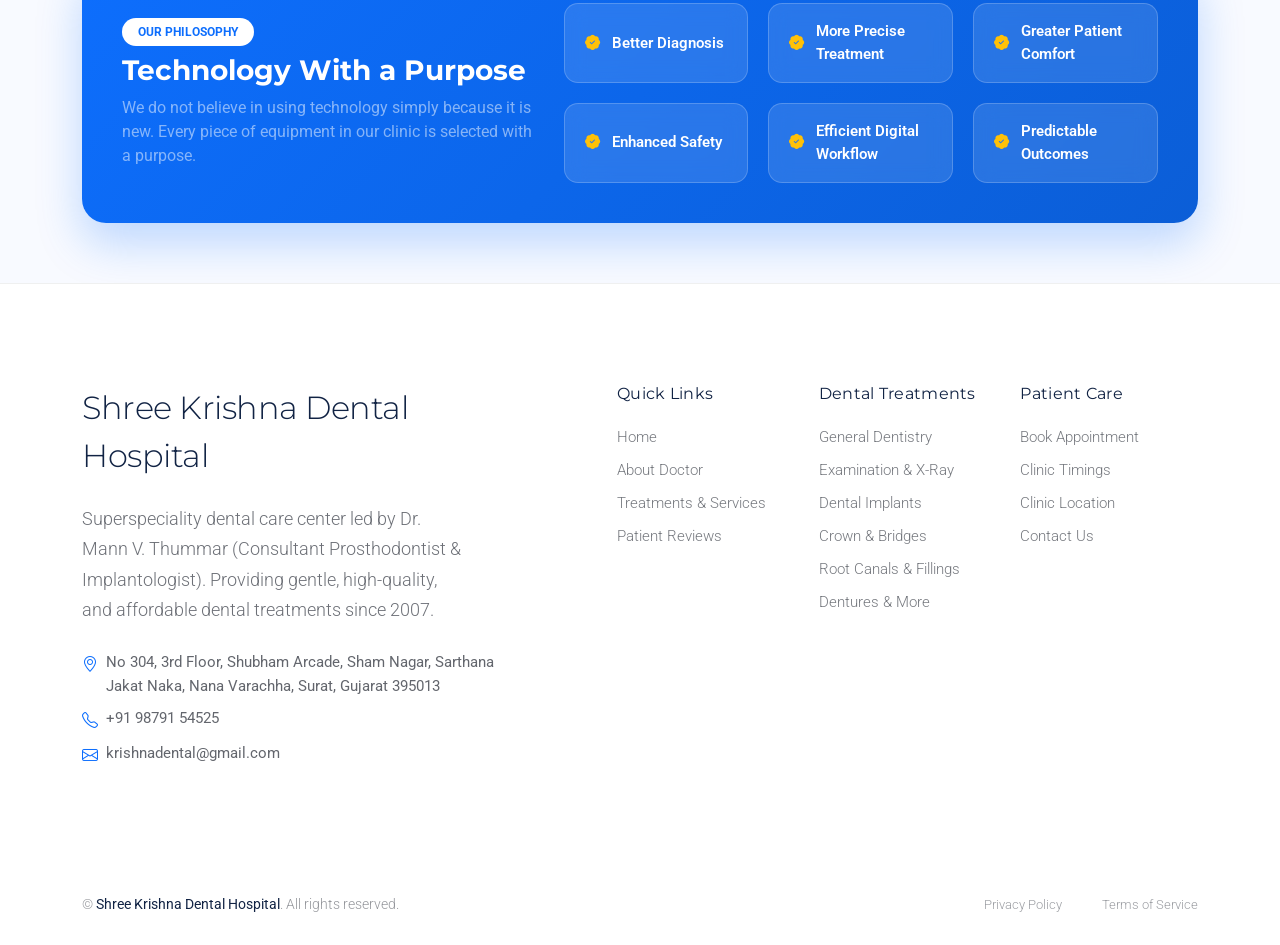
==== commit d74257b3: "feat: add full mouth rehabilitation and smile design to clinic services" ====
--- a/index.html
+++ b/index.html
@@ -1,4 +1,4 @@
-<!DOCTYPE html>
+﻿<!DOCTYPE html>
 <html lang="en">
 
 <head>
@@ -98,9 +98,13 @@
   </script>
 
   <!-- Favicons -->
-  <link href="favicon.ico" rel="icon" type="image/x-icon">
-  <link href="assets/img/favicon.png" rel="icon" type="image/png">
-  <link href="assets/img/apple-touch-icon.png" rel="apple-touch-icon">
+  <link rel="icon" type="image/x-icon" href="favicon.ico">
+  <link rel="shortcut icon" href="favicon.ico">
+  <link rel="icon" type="image/png" sizes="48x48" href="assets/img/favicon-48x48.png">
+  <link rel="icon" type="image/png" sizes="96x96" href="assets/img/favicon-96x96.png">
+  <link rel="icon" type="image/png" sizes="192x192" href="assets/img/favicon-192x192.png">
+  <link rel="apple-touch-icon" sizes="180x180" href="assets/img/apple-touch-icon.png">
+  <link rel="manifest" href="site.webmanifest">
 
   <!-- Fonts -->
   <link href="https://fonts.googleapis.com" rel="preconnect">
@@ -294,7 +298,8 @@
                 advanced dental care in Surat for over 20 years.</p>
 
               <p>Under the leadership of Dr. Mann V. Thummar (Consultant Prosthodontist & Implantologist), our hospital
-                is equipped with modern digital X-rays, strict sterilization protocols, and single-sitting painless
+                is equipped with modern digital X-rays, strict sterilization protocols, Full mouth rehabilitation, Smile
+                design with veneers,and single-sitting painless
                 treatment facilities.</p>
 
               <div class="stats-grid">
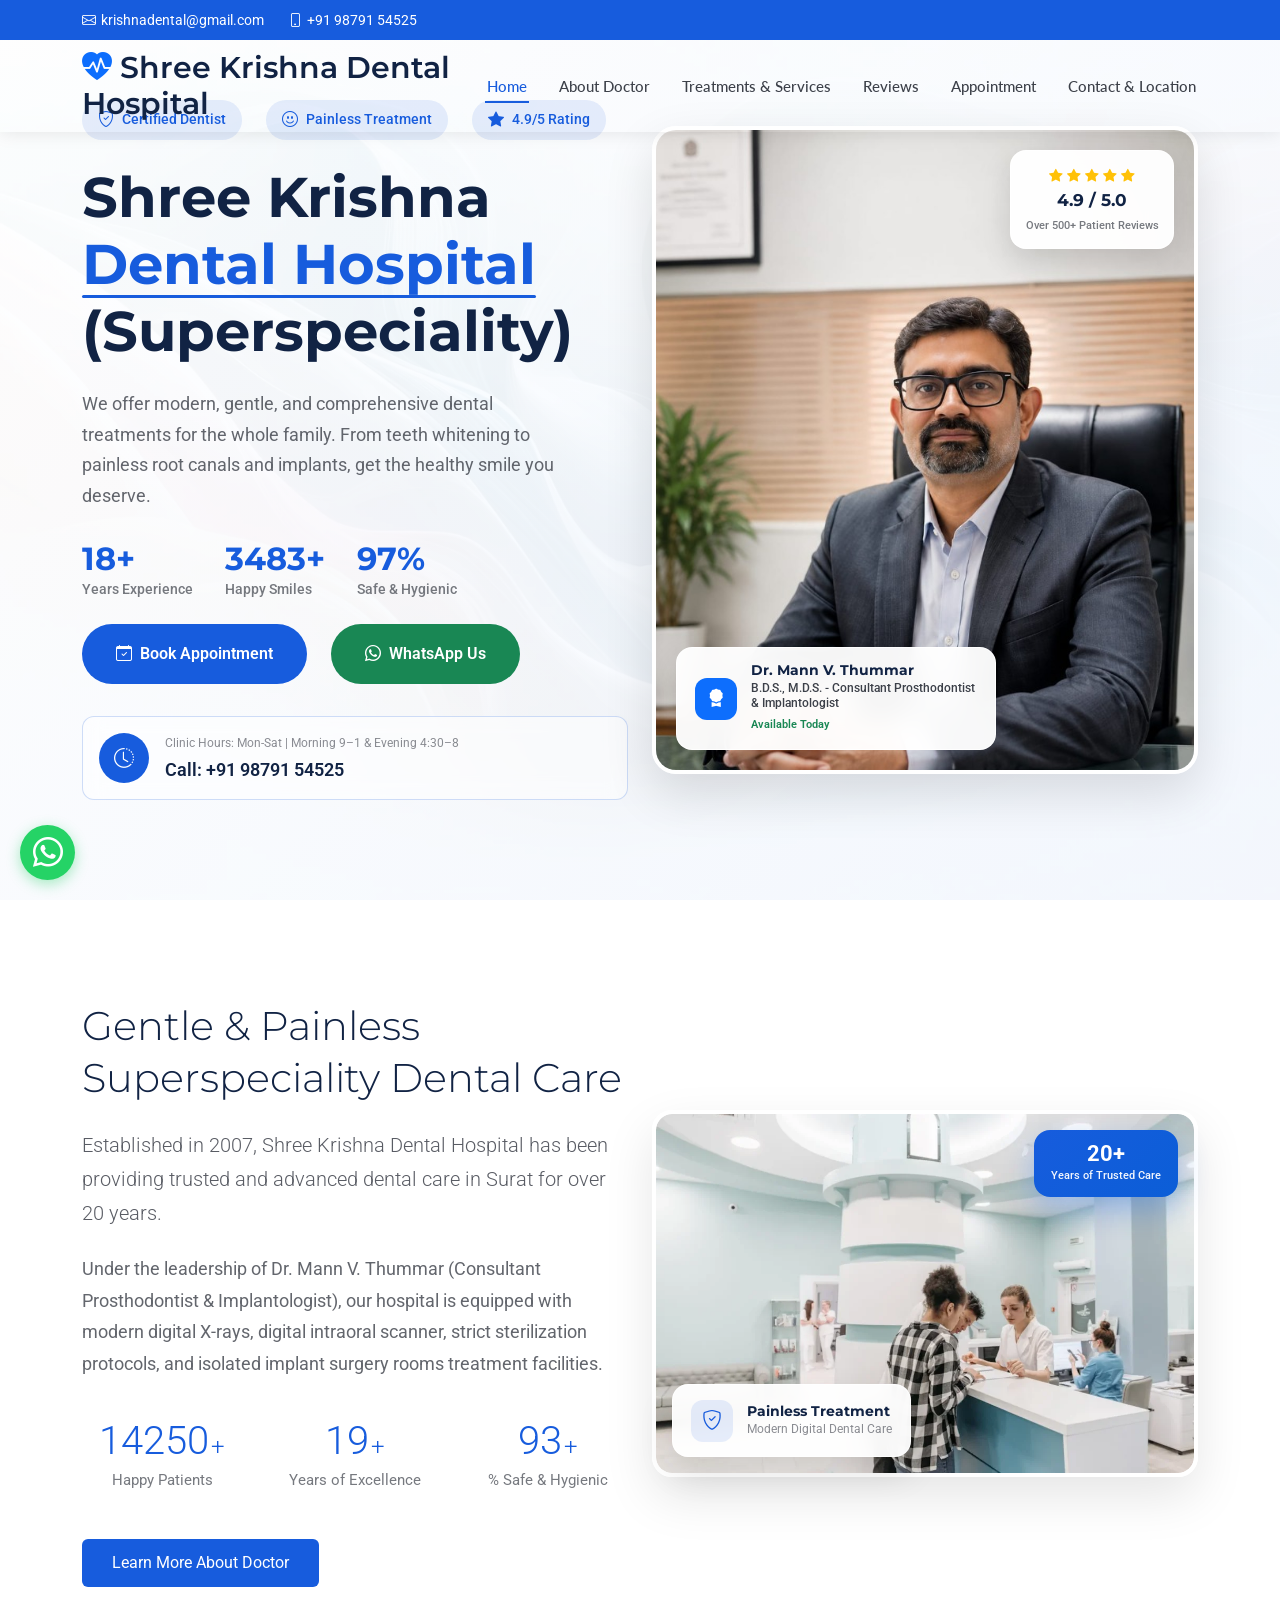
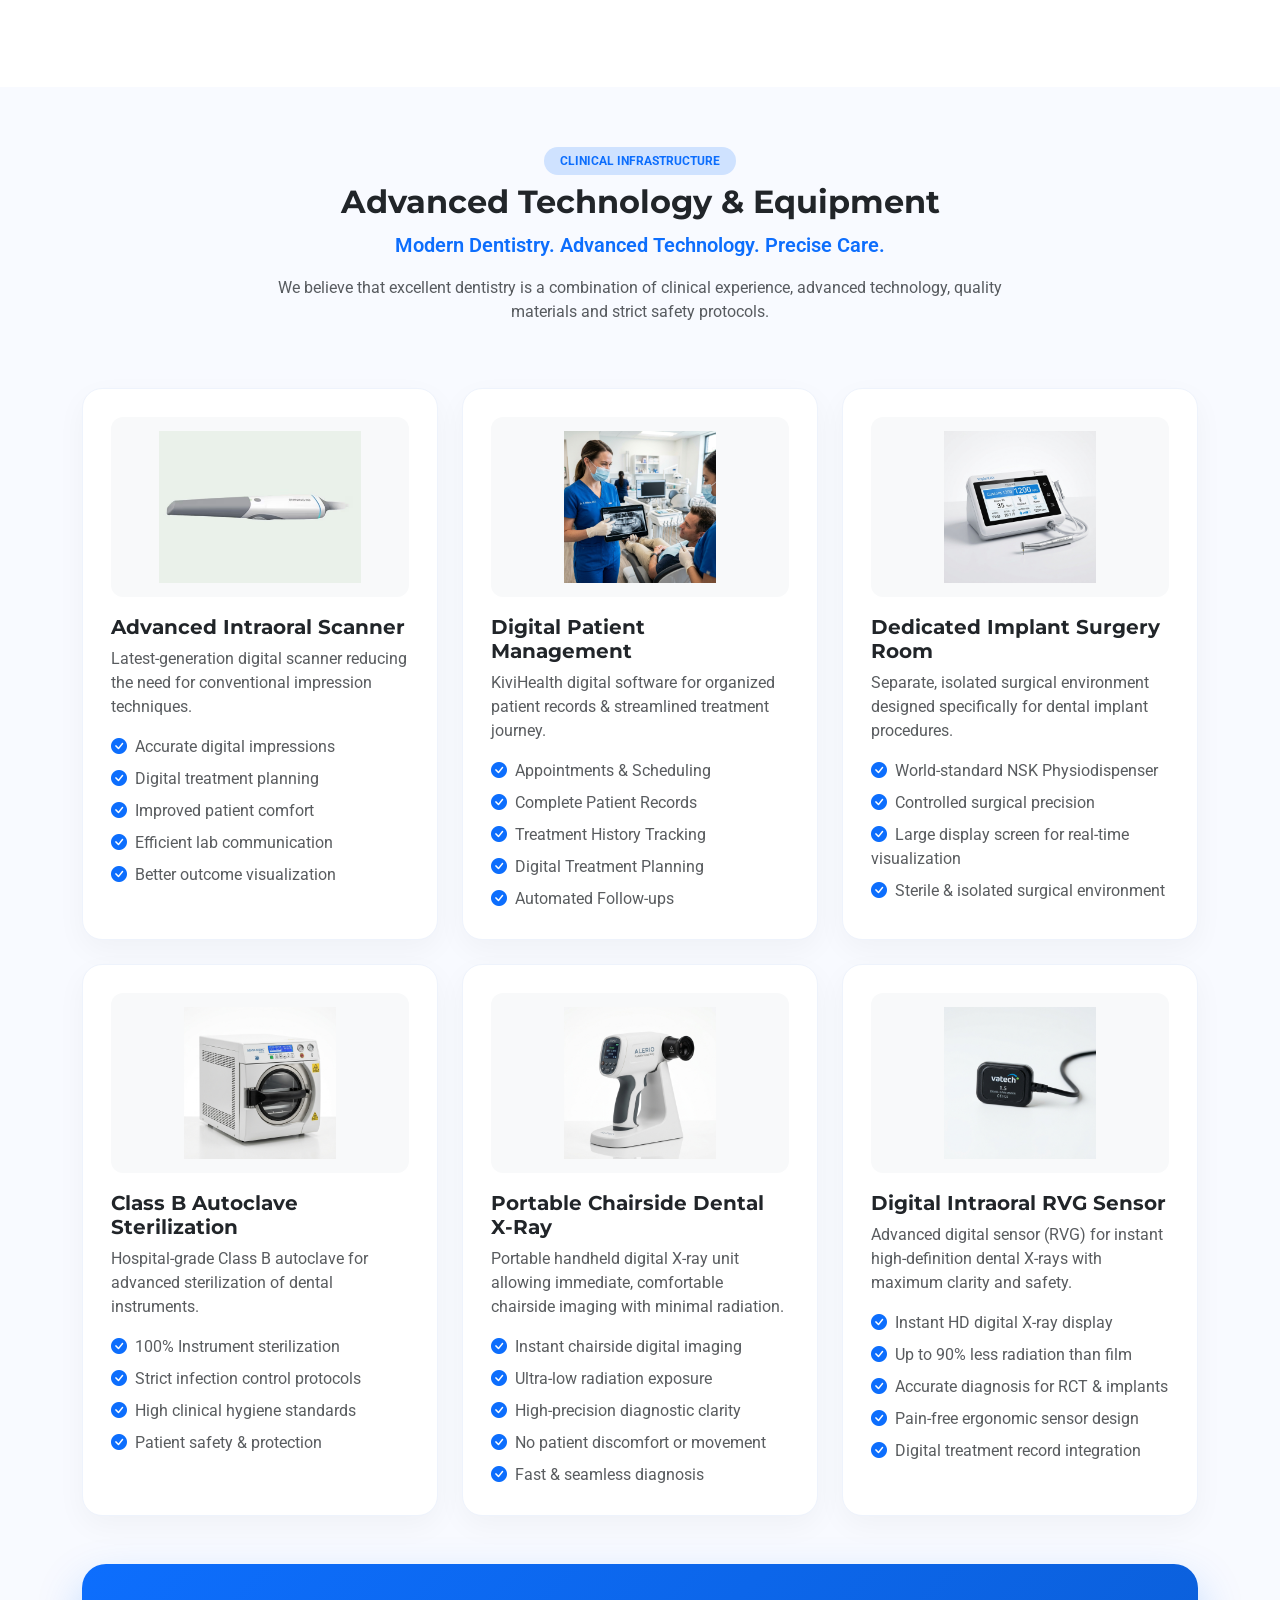
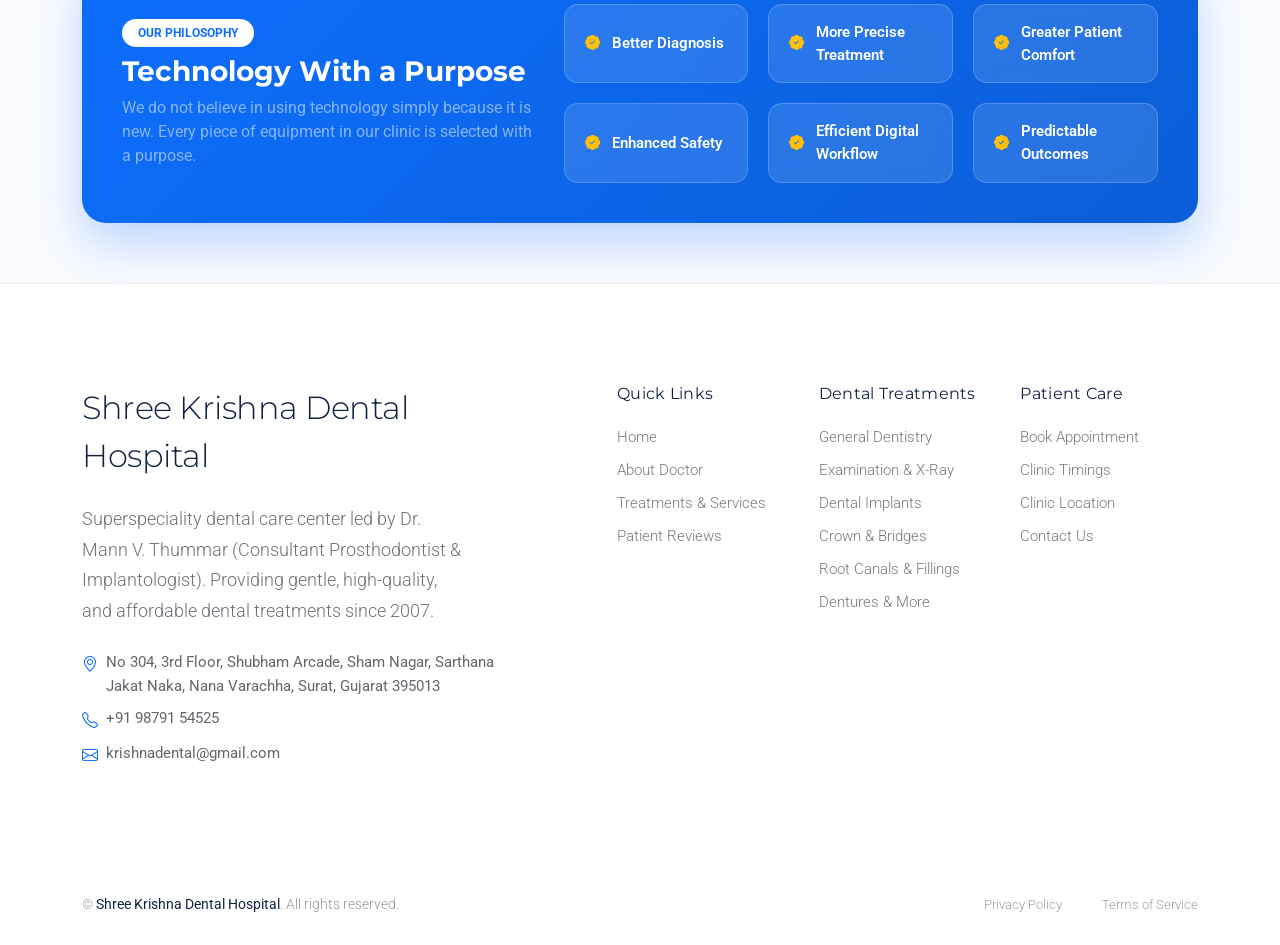
==== commit 53d92ed6: "feat: add isolated implant surgery room showcase, new equipment images, and updated appointment trea" ====
--- a/index.html
+++ b/index.html
@@ -1,4 +1,4 @@
-﻿<!DOCTYPE html>
+<!DOCTYPE html>
 <html lang="en">
 
 <head>
@@ -298,8 +298,8 @@
                 advanced dental care in Surat for over 20 years.</p>
 
               <p>Under the leadership of Dr. Mann V. Thummar (Consultant Prosthodontist & Implantologist), our hospital
-                is equipped with modern digital X-rays, strict sterilization protocols, Full mouth rehabilitation, Smile
-                design with veneers,and single-sitting painless
+                is equipped with modern digital X-rays, digital intraoral scanner, strict sterilization protocols, and
+                isolated implant surgery rooms
                 treatment facilities.</p>
 
               <div class="stats-grid">
@@ -467,44 +467,44 @@
             </div>
           </div>
 
-          <!-- 5. Advanced Root Canal Technology -->
+          <!-- 5. Portable Chairside Dental X-Ray -->
           <div class="col-lg-4 col-md-6" data-aos="fade-up" data-aos-delay="500">
             <div class="tech-card">
               <div
                 style="height: 180px; background: #f8f9fa; border-radius: 12px; display: flex; align-items: center; justify-content: center; padding: 14px; margin-bottom: 18px;">
-                <img src="assets/img/equipment/portable_xray.jpg" alt="Advanced Root Canal Technology"
+                <img src="assets/img/equipment/portable_xray.jpg" alt="Portable Chairside Dental X-Ray"
                   style="max-width: 100%; max-height: 100%; object-fit: contain; transition: transform 0.4s ease;"
                   onmouseover="this.style.transform='scale(1.05)'" onmouseout="this.style.transform='scale(1)'">
               </div>
-              <h4 class="fw-bold text-dark fs-5">Advanced Root Canal Technology</h4>
-              <p class="text-muted fs-6 mb-3">Precision endodontics setup for controlled, efficient, and predictable
-                tooth preservation.</p>
+              <h4 class="fw-bold text-dark fs-5">Portable Chairside Dental X-Ray</h4>
+              <p class="text-muted fs-6 mb-3">Portable handheld digital X-ray unit allowing immediate, comfortable chairside imaging with minimal radiation.</p>
               <ul class="list-unstyled text-muted fs-6 mb-0 d-flex flex-column gap-2">
-                <li><i class="bi bi-check-circle-fill text-primary me-2"></i>Rotary Endodontics (Controlled RCT)</li>
-                <li><i class="bi bi-check-circle-fill text-primary me-2"></i>Digital & Portable Chairside X-Rays</li>
-                <li><i class="bi bi-check-circle-fill text-primary me-2"></i>3D Obturation Filling System</li>
-                <li><i class="bi bi-check-circle-fill text-primary me-2"></i>Long-term tooth preservation</li>
+                <li><i class="bi bi-check-circle-fill text-primary me-2"></i>Instant chairside digital imaging</li>
+                <li><i class="bi bi-check-circle-fill text-primary me-2"></i>Ultra-low radiation exposure</li>
+                <li><i class="bi bi-check-circle-fill text-primary me-2"></i>High-precision diagnostic clarity</li>
+                <li><i class="bi bi-check-circle-fill text-primary me-2"></i>No patient discomfort or movement</li>
+                <li><i class="bi bi-check-circle-fill text-primary me-2"></i>Fast &amp; seamless diagnosis</li>
               </ul>
             </div>
           </div>
 
-          <!-- 6. World-Class Dental Materials -->
+          <!-- 6. Digital Intraoral RVG Sensor -->
           <div class="col-lg-4 col-md-6" data-aos="fade-up" data-aos-delay="600">
             <div class="tech-card">
               <div
                 style="height: 180px; background: #f8f9fa; border-radius: 12px; display: flex; align-items: center; justify-content: center; padding: 14px; margin-bottom: 18px;">
-                <img src="assets/img/equipment/digital_sensor.jpg" alt="World-Class Dental Materials"
+                <img src="assets/img/equipment/digital_sensor.jpg" alt="Digital Intraoral RVG Sensor"
                   style="max-width: 100%; max-height: 100%; object-fit: contain; transition: transform 0.4s ease;"
                   onmouseover="this.style.transform='scale(1.05)'" onmouseout="this.style.transform='scale(1)'">
               </div>
-              <h4 class="fw-bold text-dark fs-5">World-Class Dental Materials</h4>
-              <p class="text-muted fs-6 mb-3">High-quality, internationally recognized materials selected for clinical
-                performance & reliability.</p>
+              <h4 class="fw-bold text-dark fs-5">Digital Intraoral RVG Sensor</h4>
+              <p class="text-muted fs-6 mb-3">Advanced digital sensor (RVG) for instant high-definition dental X-rays with maximum clarity and safety.</p>
               <ul class="list-unstyled text-muted fs-6 mb-0 d-flex flex-column gap-2">
-                <li><i class="bi bi-check-circle-fill text-primary me-2"></i>Biocompatible dental products</li>
-                <li><i class="bi bi-check-circle-fill text-primary me-2"></i>High aesthetic & functional durability</li>
-                <li><i class="bi bi-check-circle-fill text-primary me-2"></i>Premium Zirconia & Composites</li>
-                <li><i class="bi bi-check-circle-fill text-primary me-2"></i>Selected for individual patient needs</li>
+                <li><i class="bi bi-check-circle-fill text-primary me-2"></i>Instant HD digital X-ray display</li>
+                <li><i class="bi bi-check-circle-fill text-primary me-2"></i>Up to 90% less radiation than film</li>
+                <li><i class="bi bi-check-circle-fill text-primary me-2"></i>Accurate diagnosis for RCT &amp; implants</li>
+                <li><i class="bi bi-check-circle-fill text-primary me-2"></i>Pain-free ergonomic sensor design</li>
+                <li><i class="bi bi-check-circle-fill text-primary me-2"></i>Digital treatment record integration</li>
               </ul>
             </div>
           </div>
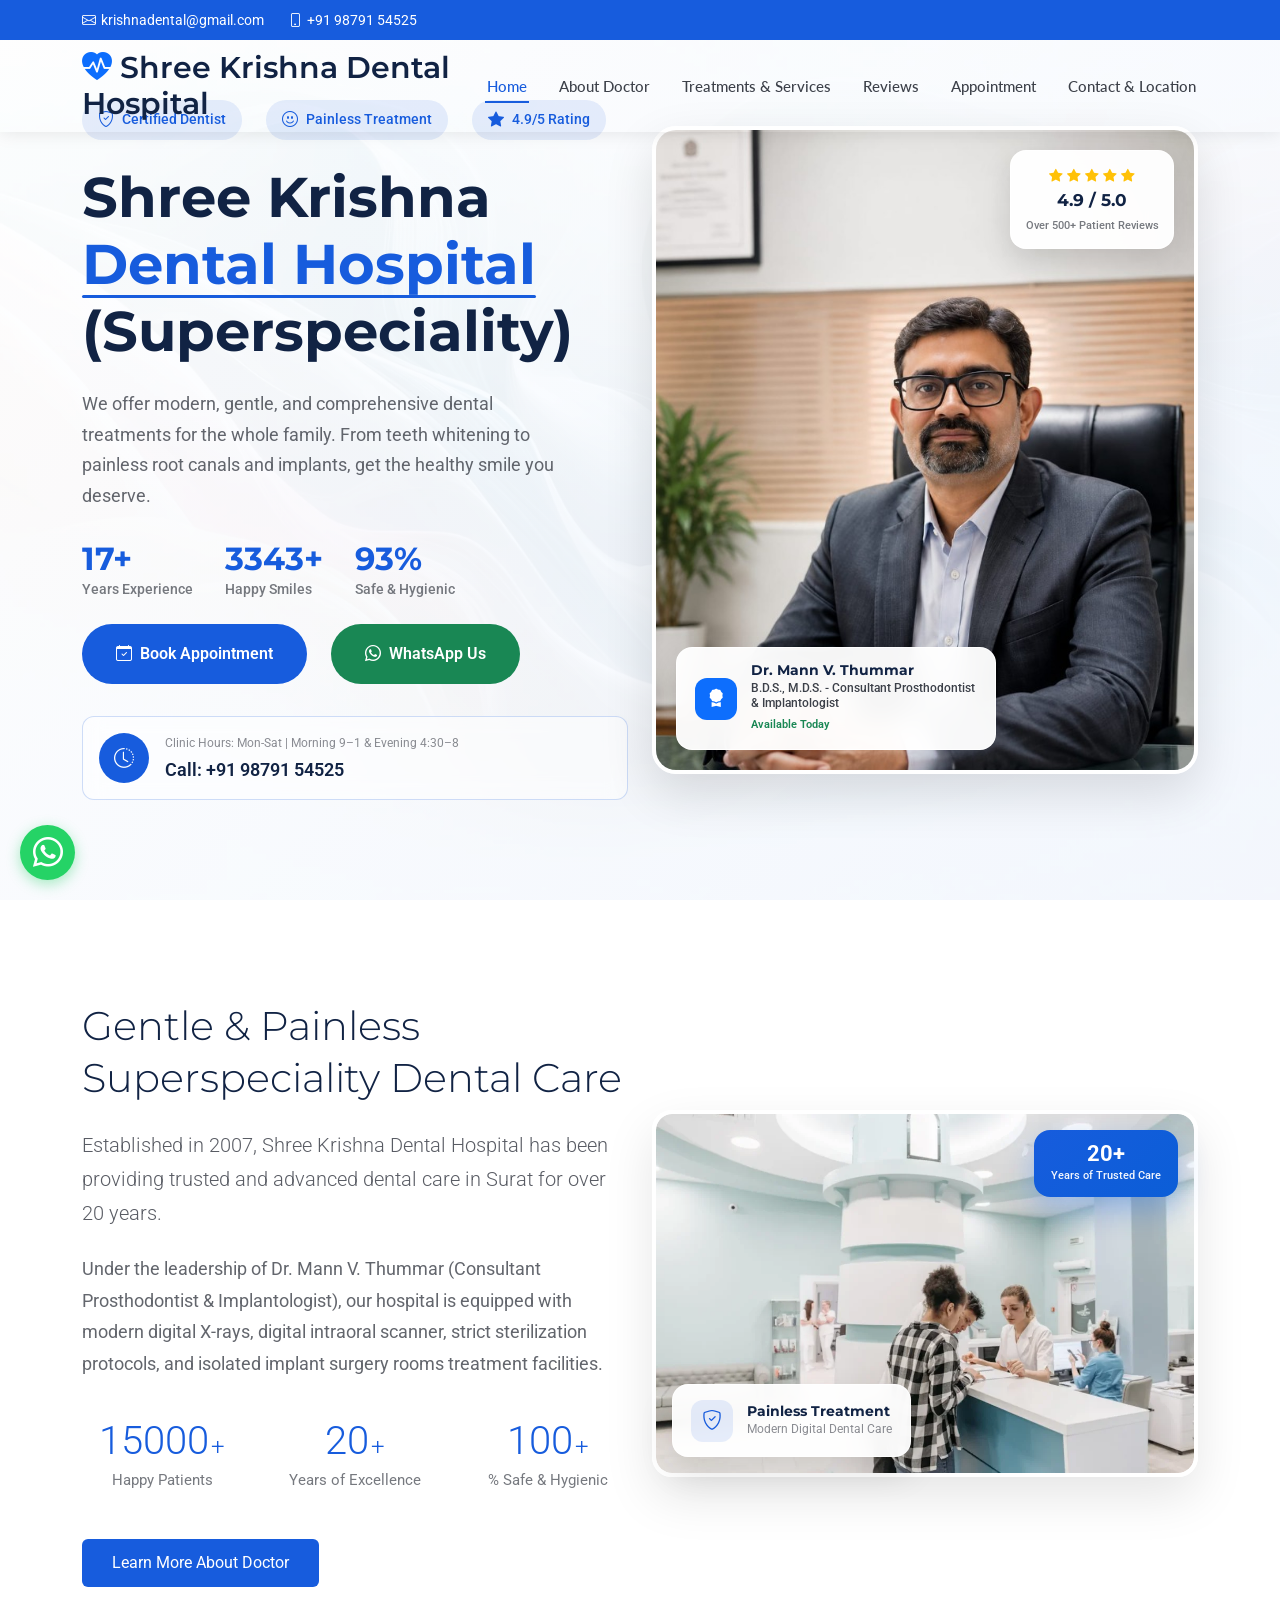
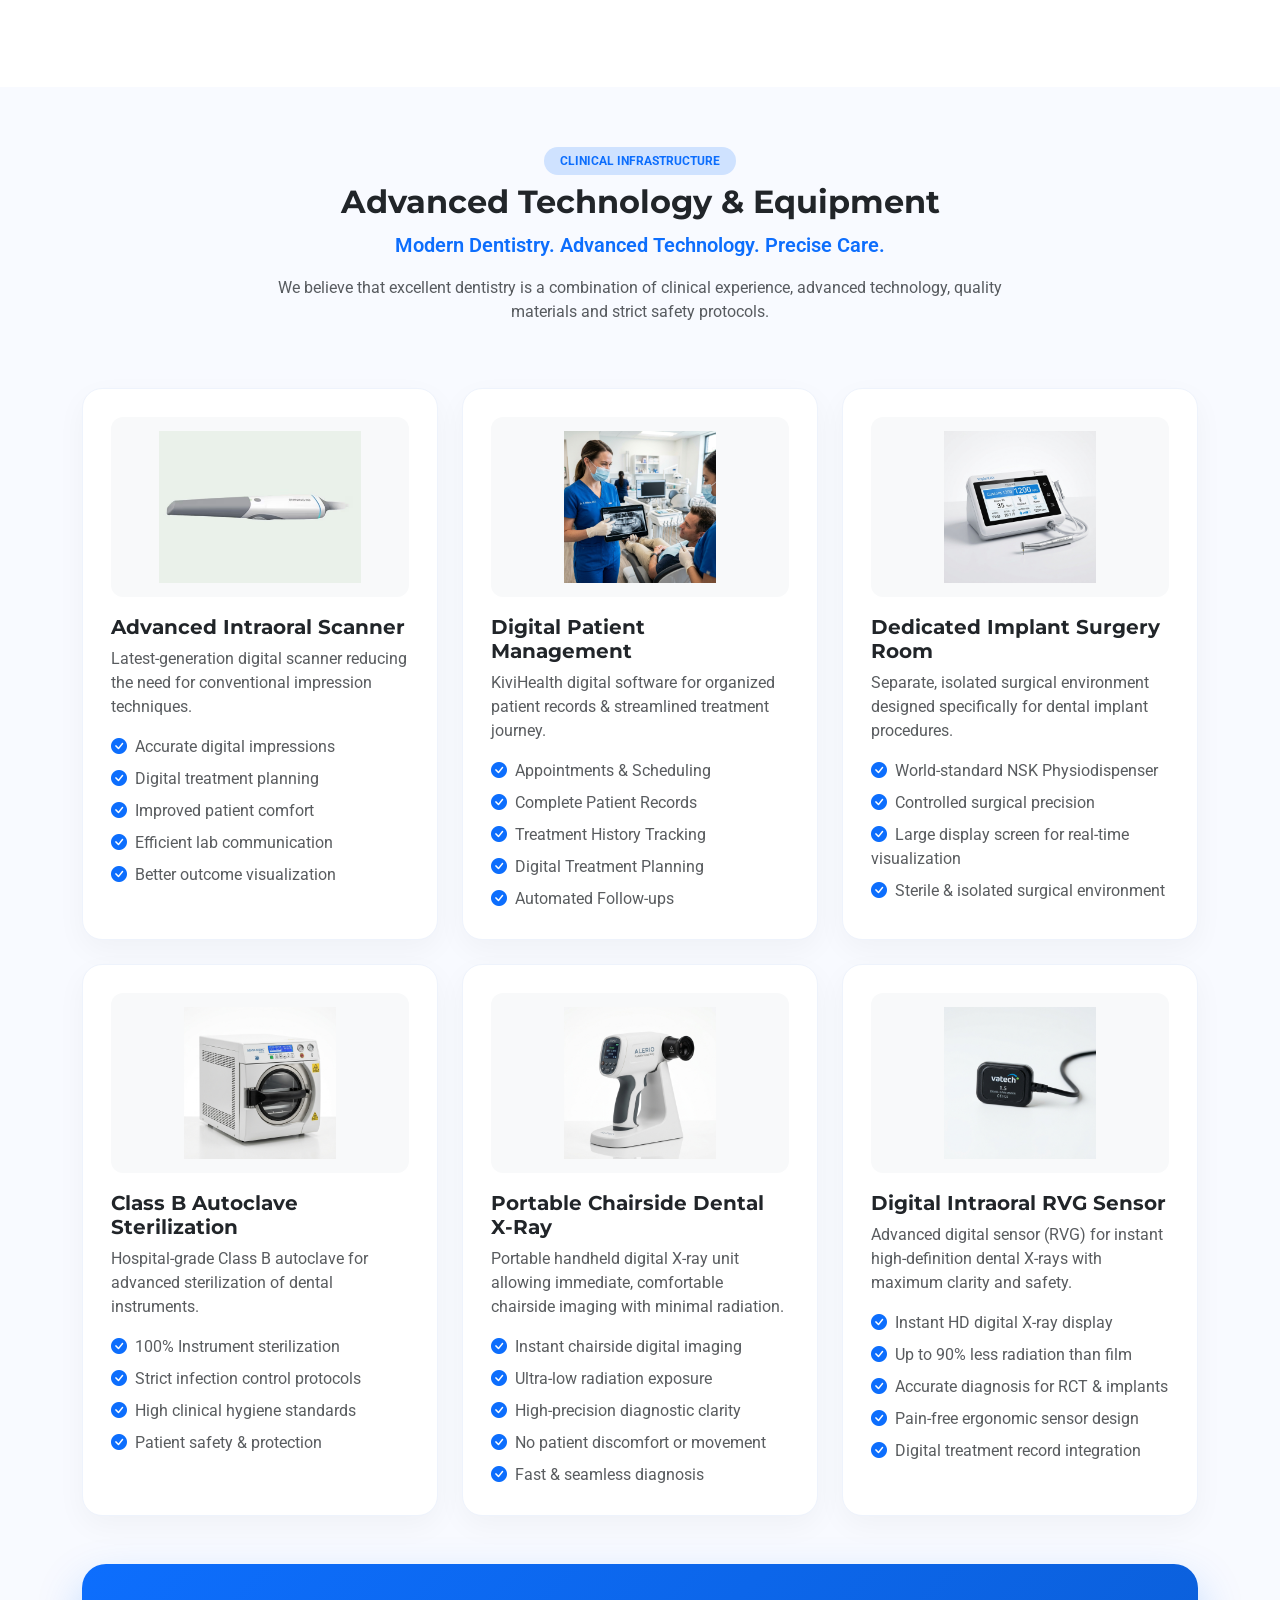
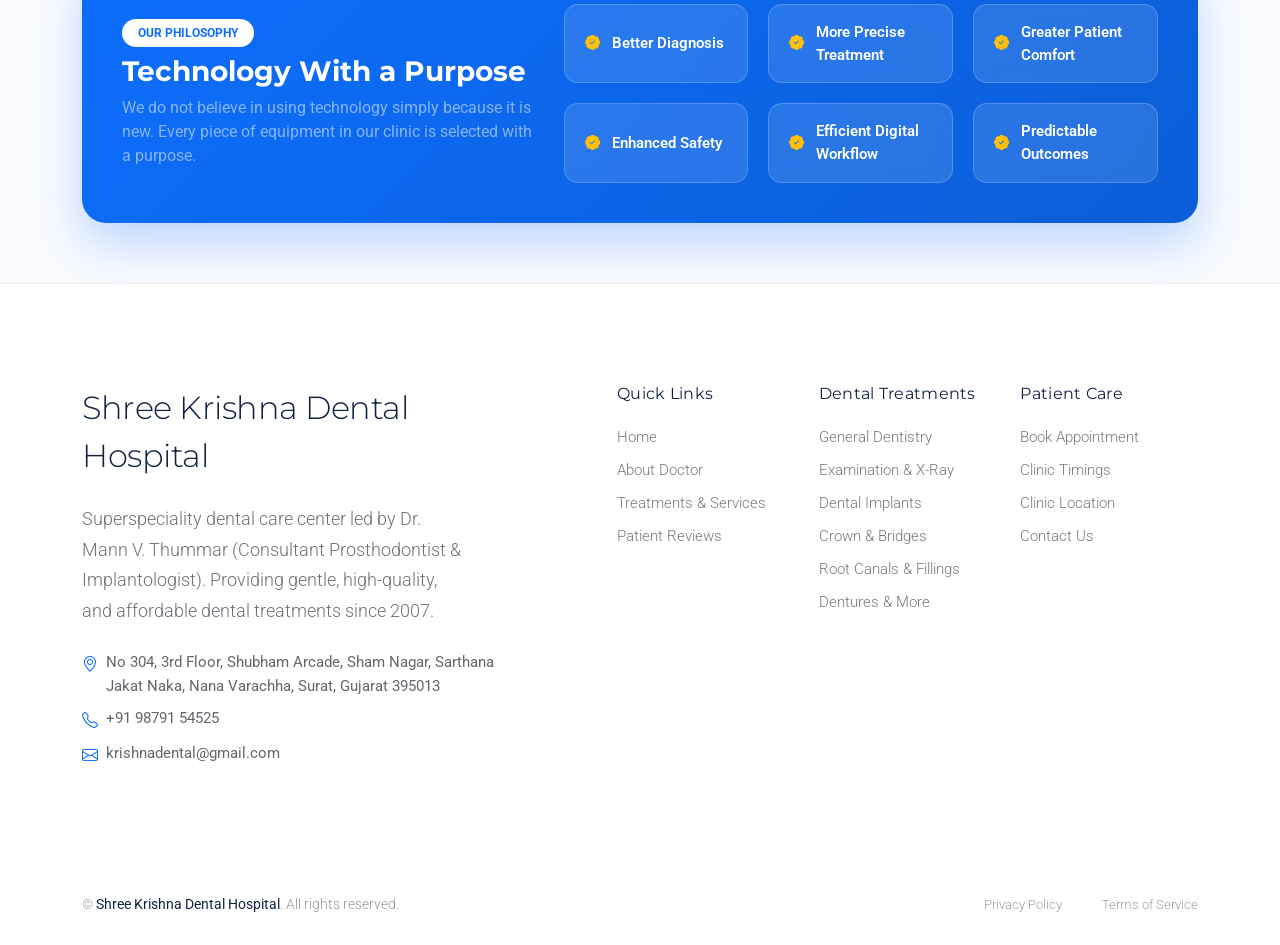
==== commit 907971c4: "feat: add main CSS stylesheet and update testimonials and index pages" ====
--- a/index.html
+++ b/index.html
@@ -545,10 +545,6 @@
 
 
 
-
-
-
-
   </main>
 
   <footer id="footer" class="footer-16 footer position-relative">
--- a/assets/css/main.css
+++ b/assets/css/main.css
@@ -6643,4 +6643,129 @@
   gap: 0.75rem;
   font-weight: 600;
   font-size: 0.95rem;
+}
+
+/*--------------------------------------------------------------
+# Google Reviews Section
+--------------------------------------------------------------*/
+/*--------------------------------------------------------------
+# Patient Reviews Section
+--------------------------------------------------------------*/
+.patient-reviews-section {
+  padding: 60px 0 80px;
+  background: linear-gradient(135deg, #f8fafe 0%, #edf4fc 50%, #f4f8ff 100%);
+}
+
+.elfsight-widget-wrapper {
+  background: #ffffff;
+  border-radius: 16px;
+  padding: 16px;
+  box-shadow: 0 4px 20px rgba(0, 50, 100, 0.05);
+  border: 1px solid rgba(0, 100, 200, 0.08);
+}
+
+.patient-review-card {
+  background: #ffffff;
+  border-radius: 16px;
+  padding: 24px;
+  height: 100%;
+  display: flex;
+  flex-direction: column;
+  justify-content: space-between;
+  box-shadow: 0 4px 18px rgba(0, 0, 0, 0.04);
+  border: 1px solid rgba(0, 80, 160, 0.08);
+  transition: transform 0.3s ease, box-shadow 0.3s ease;
+}
+
+.patient-review-card:hover {
+  transform: translateY(-5px);
+  box-shadow: 0 12px 30px rgba(13, 110, 253, 0.12);
+  border-color: rgba(13, 110, 253, 0.25);
+}
+
+.patient-review-card .card-header-flex {
+  display: flex;
+  align-items: center;
+  gap: 14px;
+  margin-bottom: 12px;
+}
+
+.patient-review-card .patient-avatar {
+  width: 48px;
+  height: 48px;
+  border-radius: 50%;
+  display: flex;
+  align-items: center;
+  justify-content: center;
+  font-weight: 700;
+  font-size: 1.25rem;
+  flex-shrink: 0;
+  box-shadow: 0 4px 10px rgba(0,0,0,0.1);
+}
+
+.patient-review-card .patient-meta .patient-name {
+  font-size: 1.1rem;
+  font-weight: 700;
+  color: #1e293b;
+  margin: 0 0 2px 0;
+}
+
+.patient-review-card .patient-meta .verified-badge {
+  font-size: 0.78rem;
+  color: #64748b;
+  display: flex;
+  align-items: center;
+}
+
+.patient-review-card .star-rating {
+  color: #ffb703;
+  font-size: 1.1rem;
+  margin-bottom: 12px;
+  display: flex;
+  gap: 3px;
+}
+
+.patient-review-card .review-text {
+  font-size: 0.95rem;
+  line-height: 1.6;
+  color: #334155;
+  font-weight: 400;
+  margin-bottom: 16px;
+  flex-grow: 1;
+}
+
+.patient-review-card .review-footer {
+  border-top: 1px dashed #e2e8f0;
+  padding-top: 12px;
+}
+
+.patient-review-card .treatment-tag {
+  font-size: 0.8rem;
+  font-weight: 600;
+  color: #0284c7;
+  background: #f0f9ff;
+  padding: 4px 10px;
+  border-radius: 20px;
+  display: inline-flex;
+  align-items: center;
+}
+
+.reviews-action-banner {
+  background: #ffffff;
+  border: 1px solid rgba(13, 110, 253, 0.15);
+  box-shadow: 0 8px 24px rgba(0, 0, 0, 0.05);
+}
+
+@media (max-width: 768px) {
+  .patient-reviews-section {
+    padding: 40px 0 60px;
+  }
+
+  .patient-review-card {
+    padding: 20px;
+  }
+
+  .patient-review-card .review-text {
+    font-size: 0.92rem;
+  }
 }
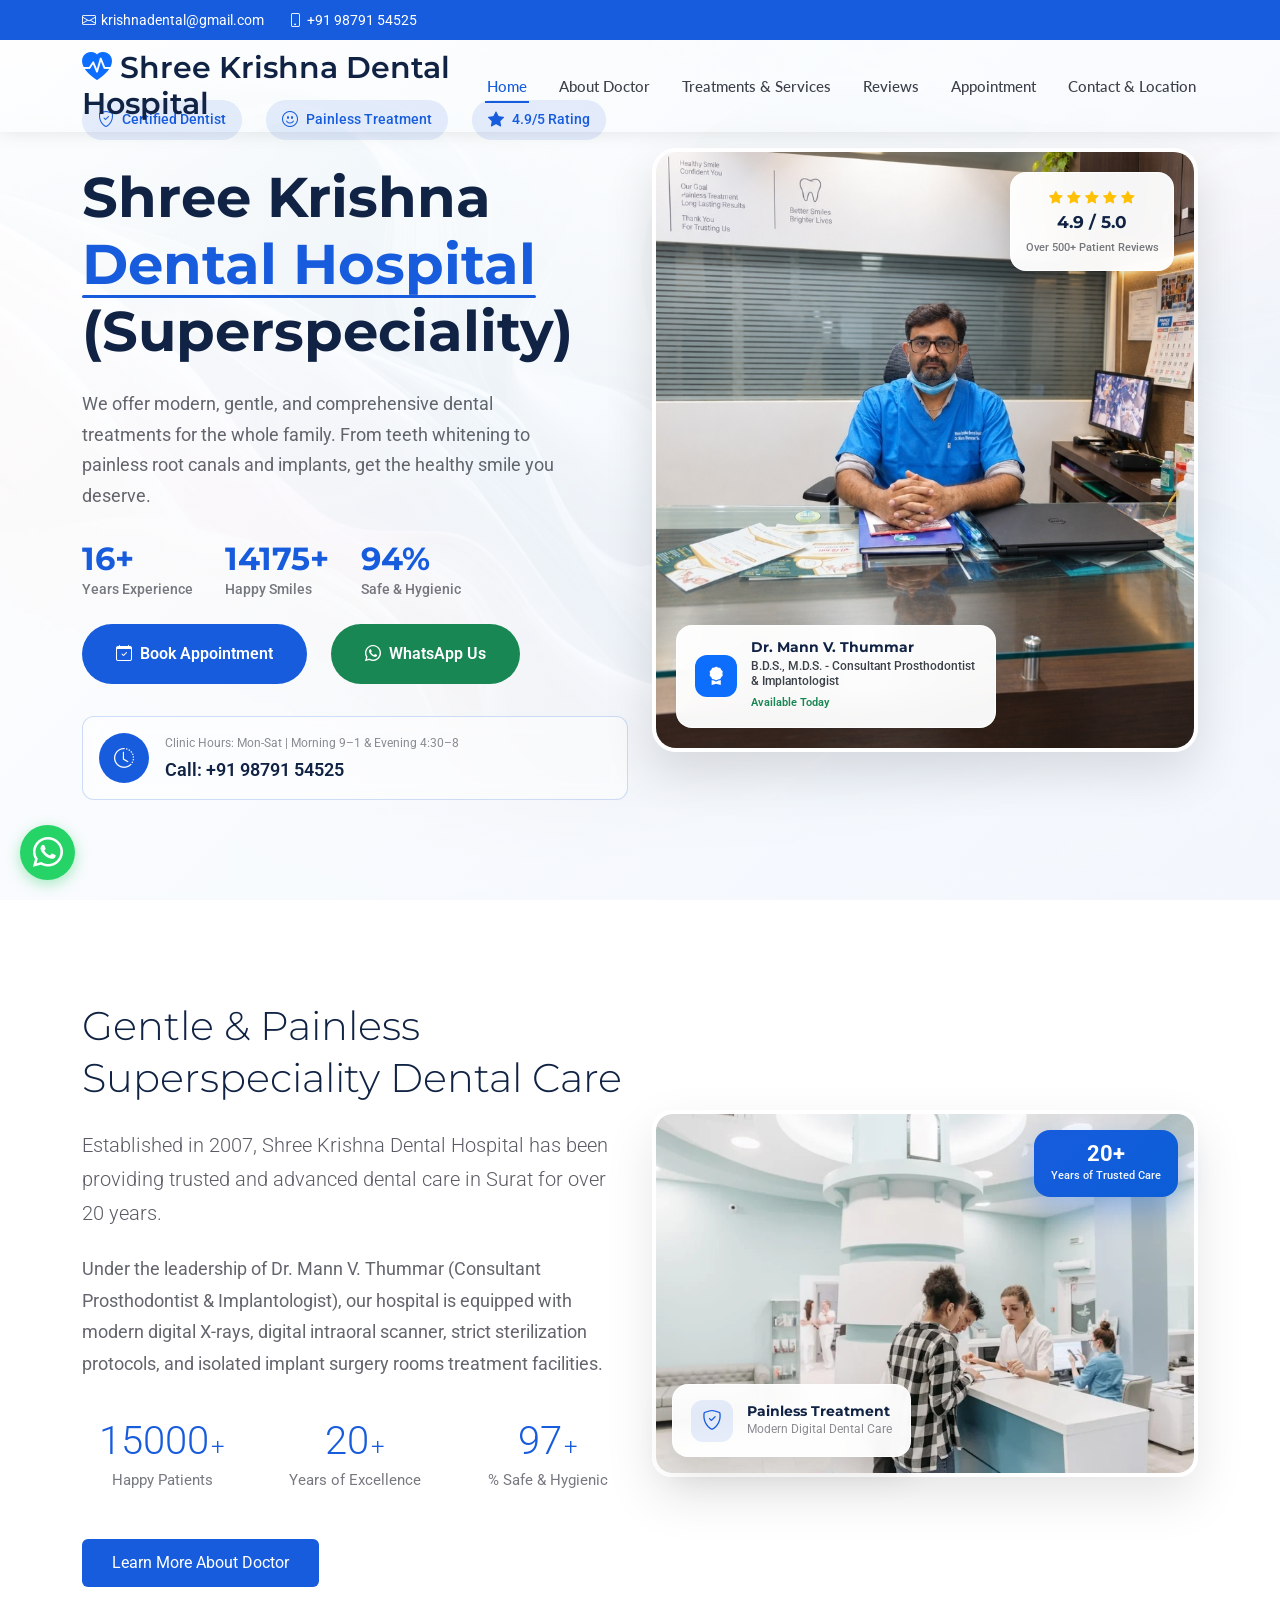
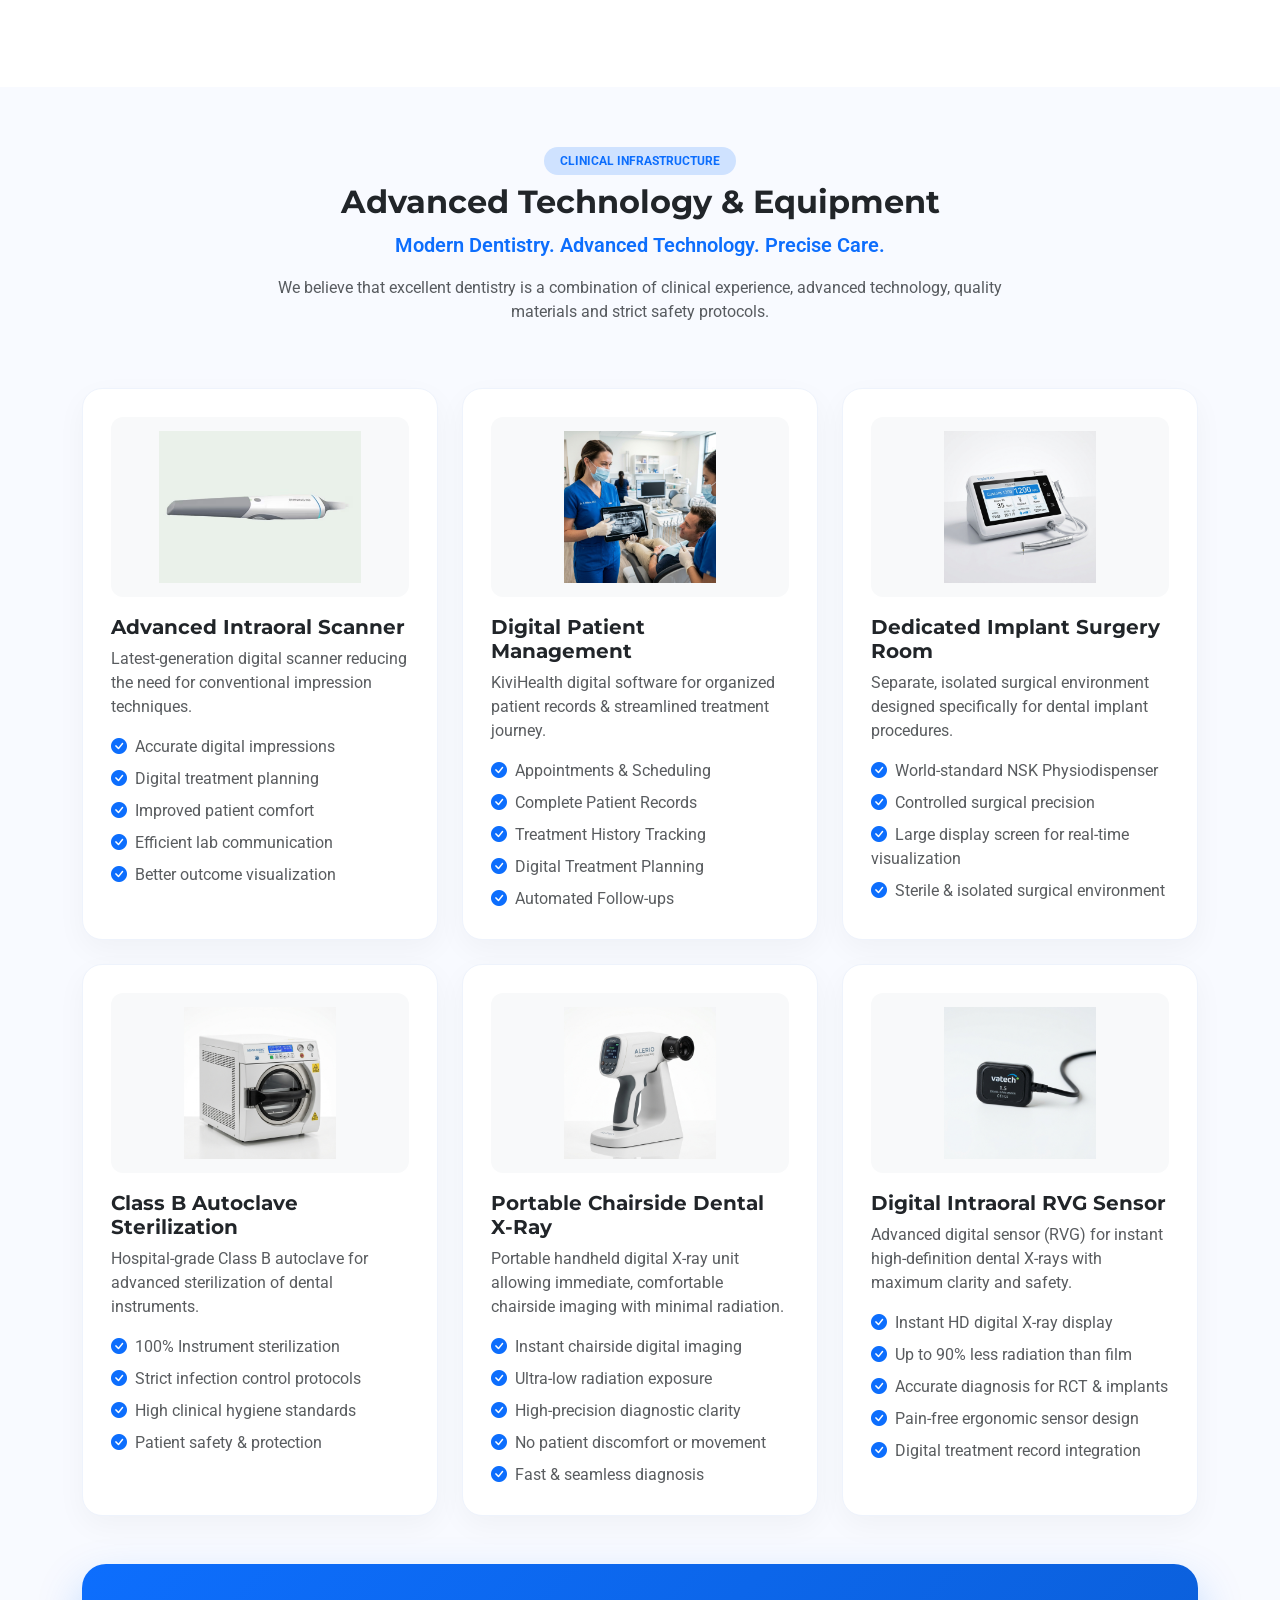
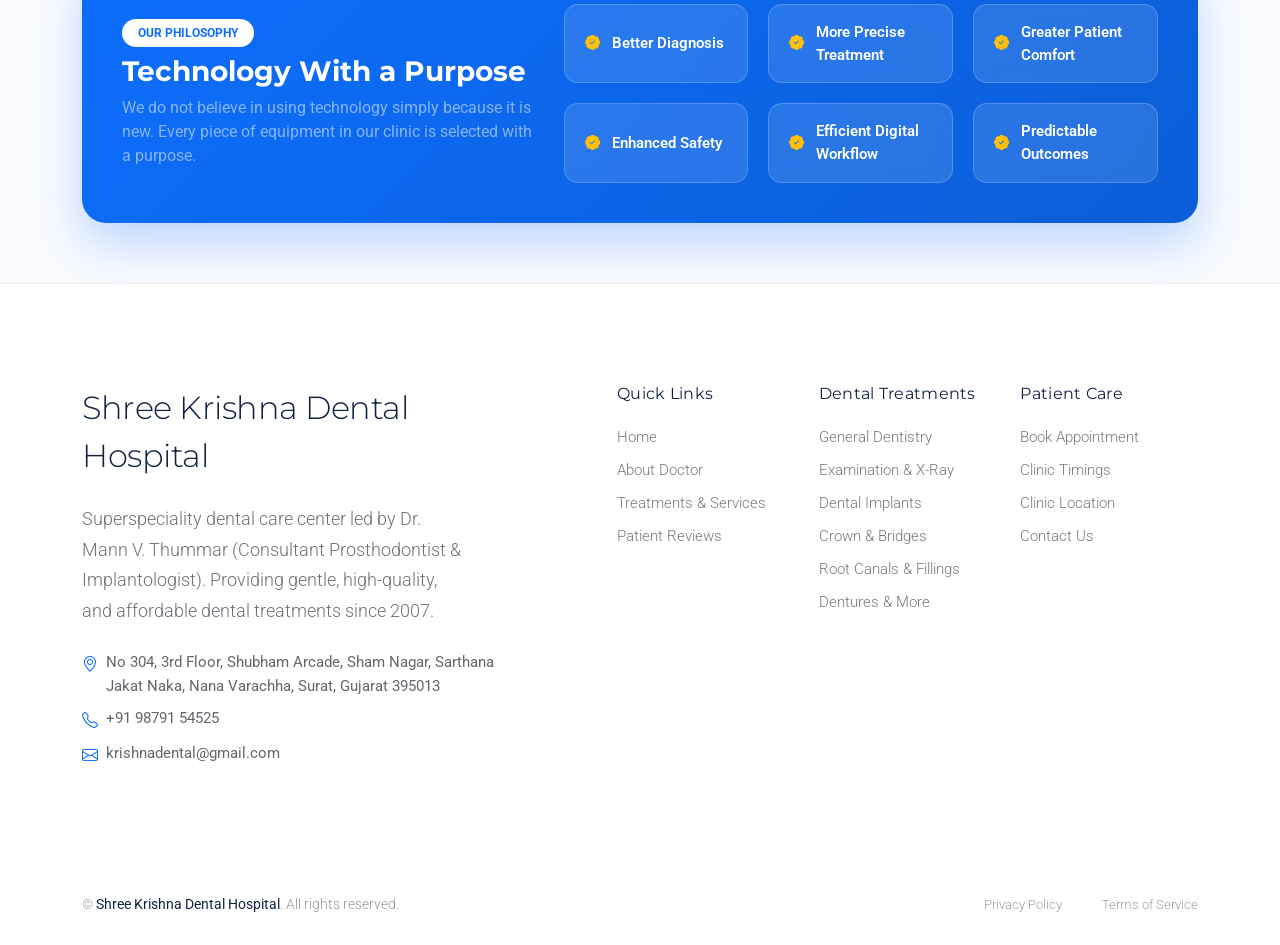
==== commit 887be036: "chore: update Happy Smiles counter end value to 15000" ====
--- a/index.html
+++ b/index.html
@@ -217,7 +217,7 @@
                   <p>Years Experience</p>
                 </div>
                 <div class="stat-item">
-                  <h3><span data-purecounter-start="0" data-purecounter-end="3500" data-purecounter-duration="2"
+                  <h3><span data-purecounter-start="0" data-purecounter-end="15000" data-purecounter-duration="2"
                       class="purecounter"></span>+</h3>
                   <p>Happy Smiles</p>
                 </div>
--- a/assets/css/main.css
+++ b/assets/css/main.css
@@ -1245,7 +1245,7 @@
   height: auto;
   max-height: 640px;
   object-fit: cover;
-  object-position: center 15%;
+  object-position: center 25%;
   display: block;
 }
 
